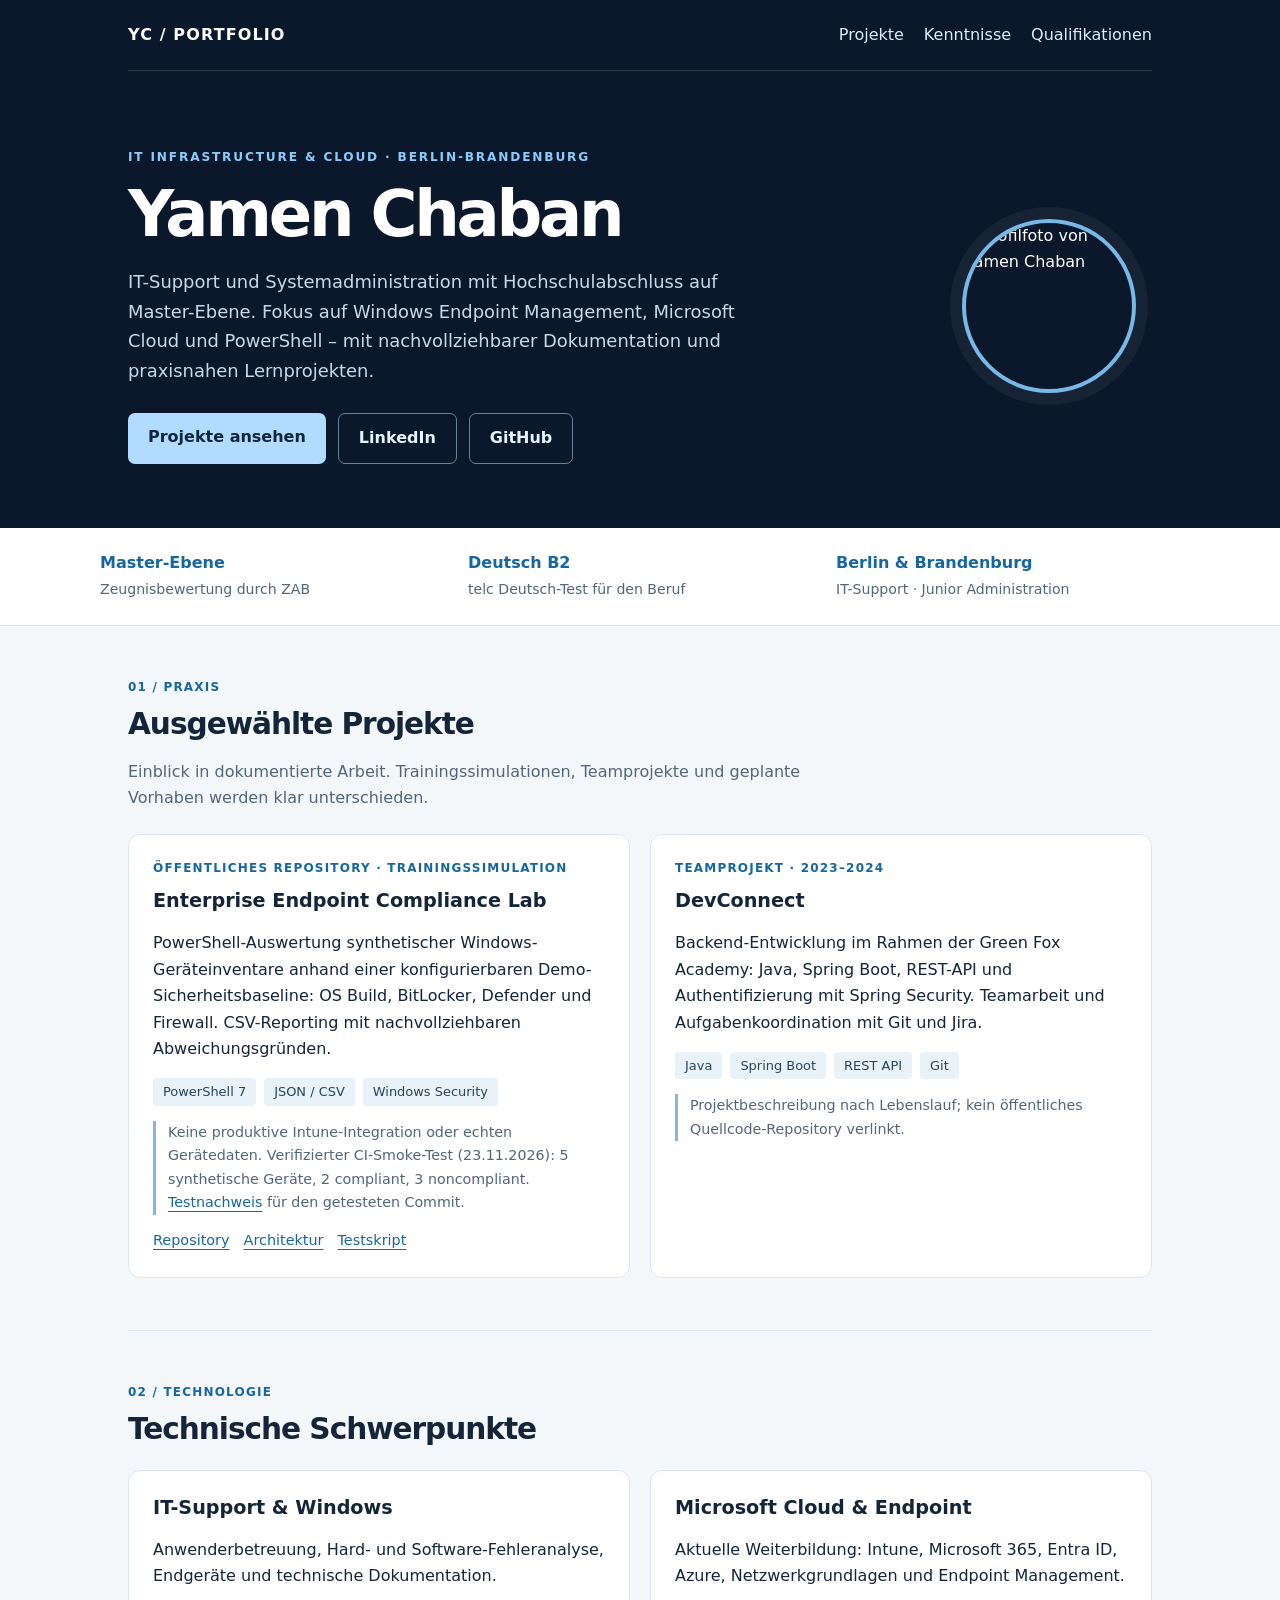
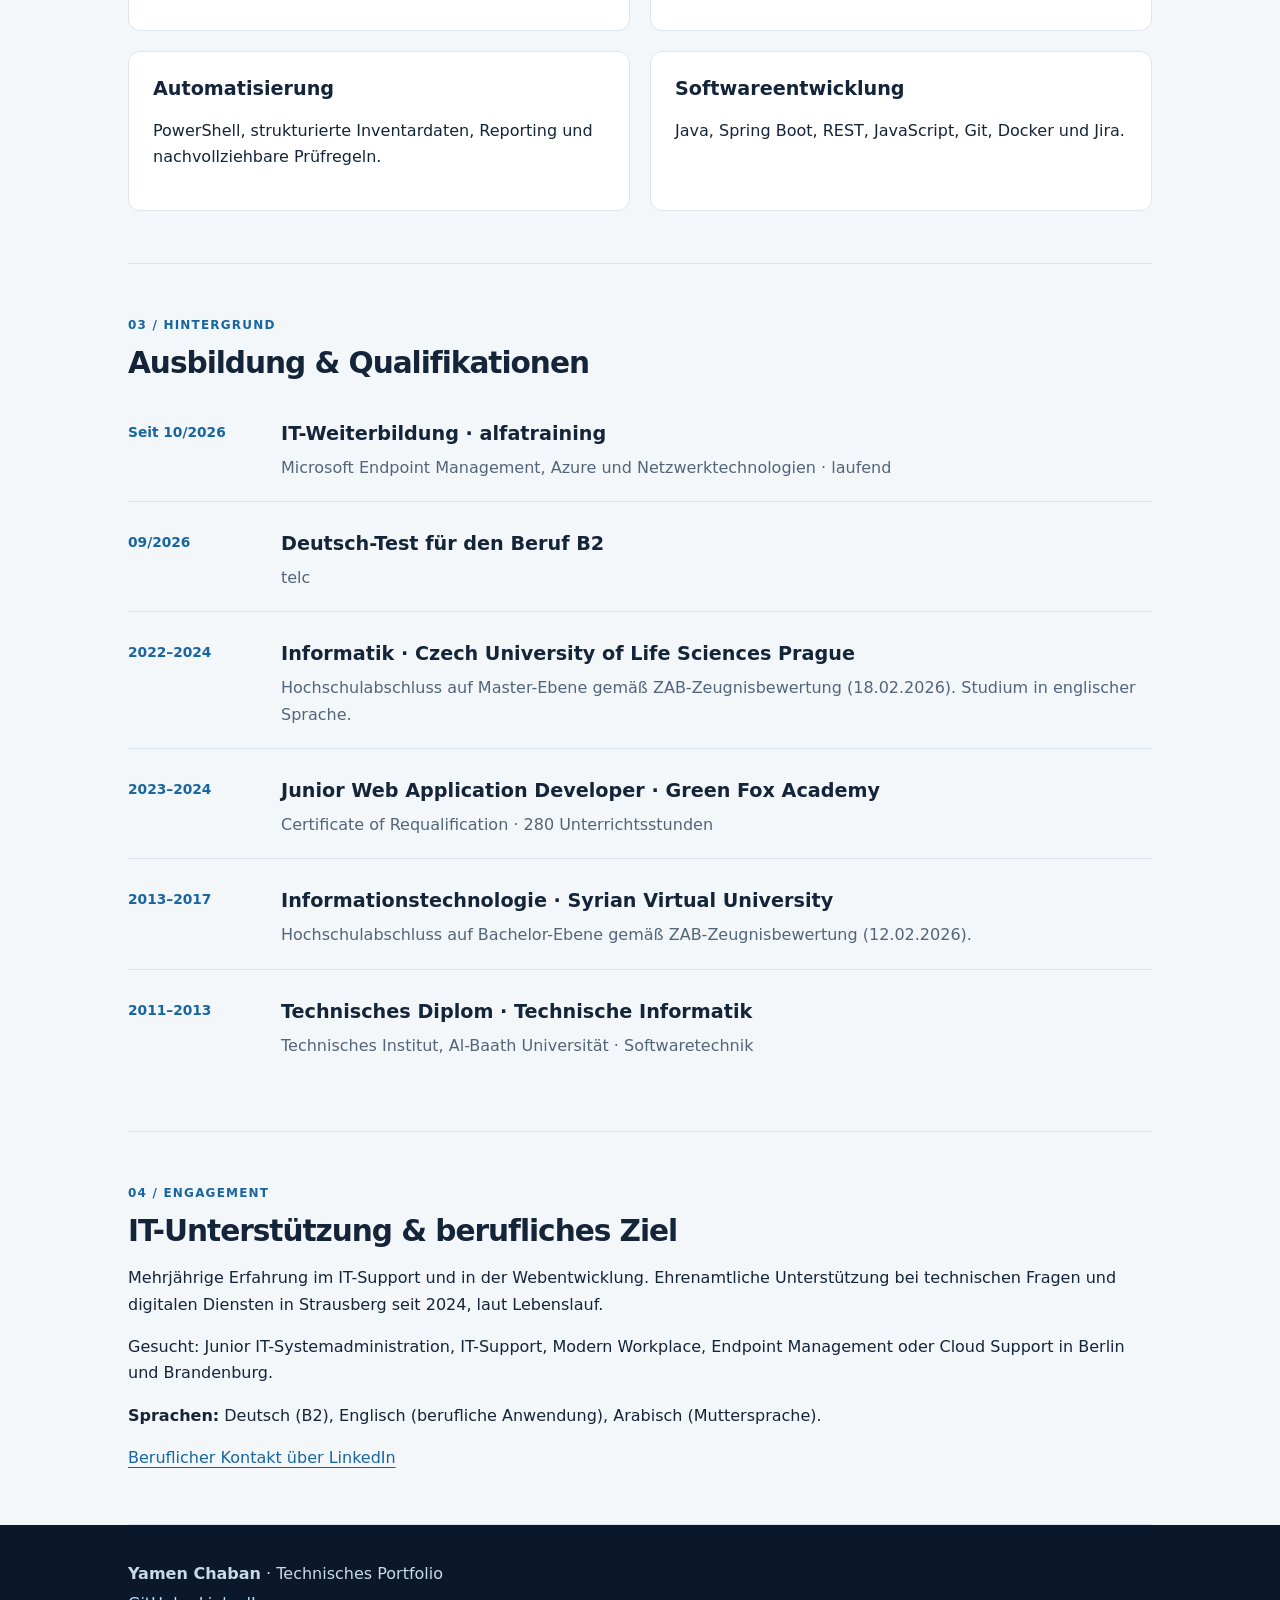
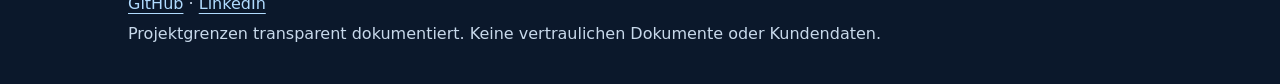
==== docs/index.html @ 3fae3a5d "Show verified smoke test results and evidence on portfolio site" ====
<!doctype html>
<html lang="de"><head><meta charset="utf-8"><meta name="viewport" content="width=device-width,initial-scale=1"><meta name="description" content="Yamen Chaban – IT-Support, Systemadministration, Microsoft Cloud und PowerShell. Technisches Portfolio mit dokumentierten Projekten."><meta name="theme-color" content="#0b182b"><title>Yamen Chaban | IT Infrastructure & Cloud</title>
<style>
:root{color-scheme:light;--navy:#0b182b;--blue:#1766a1;--muted:#526579;--line:#dce5ed;--paper:#f4f7fa;--ink:#142439}*{box-sizing:border-box}body{margin:0;font:16px/1.65 system-ui,-apple-system,BlinkMacSystemFont,"Segoe UI",sans-serif;background:var(--paper);color:var(--ink)}a{color:var(--blue);text-underline-offset:4px}a:focus-visible{outline:3px solid #ec9e26;outline-offset:4px}.wrap{max-width:1080px;margin:auto;padding:0 28px}header{background:var(--navy);color:#fff}nav{display:flex;justify-content:space-between;align-items:center;gap:20px;flex-wrap:wrap;padding:22px 0;border-bottom:1px solid #ffffff24}nav a{color:#e0edfa;text-decoration:none}nav .links{display:flex;gap:20px;flex-wrap:wrap}.brand{font-weight:800;letter-spacing:.07em}.hero{padding:76px 0 64px;display:grid;grid-template-columns:1fr 190px;gap:48px;align-items:center}.eyebrow{color:#8acbfa;font-size:.76rem;letter-spacing:.15em;font-weight:800;text-transform:uppercase}h1{font-size:clamp(2.4rem,5vw,4.3rem);letter-spacing:-.05em;line-height:1.06;margin:14px 0}h2{font-size:1.85rem;letter-spacing:-.035em;line-height:1.2;margin:0 0 12px}h3{font-size:1.2rem;line-height:1.35;margin:0 0 8px}.hero p{max-width:660px;color:#c8d9eb;font-size:1.12rem}.portrait{width:174px;height:174px;object-fit:cover;border-radius:50%;border:4px solid #77b8e6;box-shadow:0 0 0 12px #ffffff0c}.actions{display:flex;flex-wrap:wrap;gap:12px;margin-top:28px}.action{padding:11px 20px;border-radius:7px;text-decoration:none;font-weight:700;background:#b1dcff;color:#10253b}.action.secondary{background:transparent;color:#e6f3ff;border:1px solid #6b819a}.strip{background:white;border-bottom:1px solid var(--line)}.facts{display:grid;grid-template-columns:repeat(3,1fr);gap:24px;padding:22px 0}.facts strong{display:block;color:var(--blue)}.facts span{font-size:.88rem;color:var(--muted)}main section{padding:52px 0;border-bottom:1px solid var(--line)}.intro{color:var(--muted);max-width:740px}.grid{display:grid;grid-template-columns:repeat(2,minmax(0,1fr));gap:20px;margin-top:22px}.card{background:#fff;border:1px solid var(--line);border-radius:12px;padding:24px;min-width:0}.kicker{font-size:.75rem;text-transform:uppercase;letter-spacing:.1em;color:var(--blue);font-weight:750;margin-bottom:10px}.tags{display:flex;flex-wrap:wrap;gap:8px;margin:15px 0}.tag{font-size:.81rem;padding:3px 10px;background:#eaf2f9;border-radius:4px;color:#25445c}.note{font-size:.89rem;color:var(--muted);border-left:3px solid #89b6d7;padding-left:12px}.project-links{display:flex;flex-wrap:wrap;gap:14px;font-size:.9rem}.timeline{margin-top:22px;display:grid;gap:12px}.entry{display:grid;grid-template-columns:135px 1fr;gap:18px;padding:17px 0;border-bottom:1px solid var(--line)}.entry:last-child{border:0}.date{font-size:.86rem;color:var(--blue);font-weight:750}.entry p{margin:3px 0;color:var(--muted)}footer{padding:32px 0;background:var(--navy);color:#c8d9eb}footer a{color:#b1dcff}footer p{margin:4px 0}.skip{position:absolute;left:-999px}.skip:focus{left:10px;top:10px;background:white;padding:10px;z-index:5}@media(max-width:650px){.wrap{padding:0 20px}.hero{grid-template-columns:1fr;padding:42px 0;gap:22px}.portrait{width:112px;height:112px;grid-row:1}.grid,.facts{grid-template-columns:1fr}.facts{gap:10px}.entry{grid-template-columns:1fr;gap:4px}main section{padding:36px 0}nav .links{gap:12px}}
</style></head><body><a class="skip" href="#main">Zum Inhalt</a><header><div class="wrap"><nav aria-label="Hauptnavigation"><span class="brand">YC / PORTFOLIO</span><div class="links"><a href="#projekte">Projekte</a><a href="#kenntnisse">Kenntnisse</a><a href="#qualifikationen">Qualifikationen</a></div></nav><div class="hero"><div><div class="eyebrow">IT Infrastructure &amp; Cloud · Berlin-Brandenburg</div><h1>Yamen Chaban</h1><p>IT-Support und Systemadministration mit Hochschulabschluss auf Master-Ebene. Fokus auf Windows Endpoint Management, Microsoft Cloud und PowerShell – mit nachvollziehbarer Dokumentation und praxisnahen Lernprojekten.</p><div class="actions"><a class="action" href="#projekte">Projekte ansehen</a><a class="action secondary" href="https://www.linkedin.com/in/yamen-chaban/">LinkedIn</a><a class="action secondary" href="https://github.com/yamen-chaban">GitHub</a></div></div><img class="portrait" src="https://avatars.githubusercontent.com/u/345974721?v=4" alt="Profilfoto von Yamen Chaban" width="174" height="174"></div></div></header><div class="strip"><div class="wrap facts"><div><strong>Master-Ebene</strong><span>Zeugnisbewertung durch ZAB</span></div><div><strong>Deutsch B2</strong><span>telc Deutsch-Test für den Beruf</span></div><div><strong>Berlin &amp; Brandenburg</strong><span>IT-Support · Junior Administration</span></div></div></div>
<main id="main" class="wrap"><section id="projekte"><div class="kicker">01 / Praxis</div><h2>Ausgewählte Projekte</h2><p class="intro">Einblick in dokumentierte Arbeit. Trainingssimulationen, Teamprojekte und geplante Vorhaben werden klar unterschieden.</p><div class="grid"><article class="card"><div class="kicker">Öffentliches Repository · Trainingssimulation</div><h3>Enterprise Endpoint Compliance Lab</h3><p>PowerShell-Auswertung synthetischer Windows-Geräteinventare anhand einer konfigurierbaren Demo-Sicherheitsbaseline: OS Build, BitLocker, Defender und Firewall. CSV-Reporting mit nachvollziehbaren Abweichungsgründen.</p><div class="tags"><span class="tag">PowerShell 7</span><span class="tag">JSON / CSV</span><span class="tag">Windows Security</span></div><p class="note">Keine produktive Intune-Integration oder echten Gerätedaten. Verifizierter CI-Smoke-Test (23.11.2026): 5 synthetische Geräte, 2 compliant, 3 noncompliant. <a href="https://github.com/yamen-chaban/enterprise-endpoint-compliance-lab/actions/runs/45266467933">Testnachweis</a> für den getesteten Commit.</p><div class="project-links"><a href="https://github.com/yamen-chaban/enterprise-endpoint-compliance-lab">Repository</a><a href="https://github.com/yamen-chaban/enterprise-endpoint-compliance-lab/blob/main/docs/architecture.md">Architektur</a><a href="https://github.com/yamen-chaban/enterprise-endpoint-compliance-lab/blob/main/tests/Test-EndpointComplianceReport.ps1">Testskript</a></div></article><article class="card"><div class="kicker">Teamprojekt · 2023–2024</div><h3>DevConnect</h3><p>Backend-Entwicklung im Rahmen der Green Fox Academy: Java, Spring Boot, REST-API und Authentifizierung mit Spring Security. Teamarbeit und Aufgabenkoordination mit Git und Jira.</p><div class="tags"><span class="tag">Java</span><span class="tag">Spring Boot</span><span class="tag">REST API</span><span class="tag">Git</span></div><p class="note">Projektbeschreibung nach Lebenslauf; kein öffentliches Quellcode-Repository verlinkt.</p></article></div></section>
<section id="kenntnisse"><div class="kicker">02 / Technologie</div><h2>Technische Schwerpunkte</h2><div class="grid"><article class="card"><h3>IT-Support &amp; Windows</h3><p>Anwenderbetreuung, Hard- und Software-Fehleranalyse, Endgeräte und technische Dokumentation.</p></article><article class="card"><h3>Microsoft Cloud &amp; Endpoint</h3><p>Aktuelle Weiterbildung: Intune, Microsoft 365, Entra ID, Azure, Netzwerkgrundlagen und Endpoint Management.</p></article><article class="card"><h3>Automatisierung</h3><p>PowerShell, strukturierte Inventardaten, Reporting und nachvollziehbare Prüfregeln.</p></article><article class="card"><h3>Softwareentwicklung</h3><p>Java, Spring Boot, REST, JavaScript, Git, Docker und Jira.</p></article></div></section>
<section id="qualifikationen"><div class="kicker">03 / Hintergrund</div><h2>Ausbildung &amp; Qualifikationen</h2><div class="timeline"><div class="entry"><div class="date">Seit 10/2026</div><div><h3>IT-Weiterbildung · alfatraining</h3><p>Microsoft Endpoint Management, Azure und Netzwerktechnologien · laufend</p></div></div><div class="entry"><div class="date">09/2026</div><div><h3>Deutsch-Test für den Beruf B2</h3><p>telc</p></div></div><div class="entry"><div class="date">2022–2024</div><div><h3>Informatik · Czech University of Life Sciences Prague</h3><p>Hochschulabschluss auf Master-Ebene gemäß ZAB-Zeugnisbewertung (18.02.2026). Studium in englischer Sprache.</p></div></div><div class="entry"><div class="date">2023–2024</div><div><h3>Junior Web Application Developer · Green Fox Academy</h3><p>Certificate of Requalification · 280 Unterrichtsstunden</p></div></div><div class="entry"><div class="date">2013–2017</div><div><h3>Informationstechnologie · Syrian Virtual University</h3><p>Hochschulabschluss auf Bachelor-Ebene gemäß ZAB-Zeugnisbewertung (12.02.2026).</p></div></div><div class="entry"><div class="date">2011–2013</div><div><h3>Technisches Diplom · Technische Informatik</h3><p>Technisches Institut, Al-Baath Universität · Softwaretechnik</p></div></div></div></section>
<section><div class="kicker">04 / Engagement</div><h2>IT-Unterstützung &amp; berufliches Ziel</h2><p>Mehrjährige Erfahrung im IT-Support und in der Webentwicklung. Ehrenamtliche Unterstützung bei technischen Fragen und digitalen Diensten in Strausberg seit 2024, laut Lebenslauf.</p><p>Gesucht: Junior IT-Systemadministration, IT-Support, Modern Workplace, Endpoint Management oder Cloud Support in Berlin und Brandenburg.</p><p><strong>Sprachen:</strong> Deutsch (B2), Englisch (berufliche Anwendung), Arabisch (Muttersprache).</p><a href="https://www.linkedin.com/in/yamen-chaban/">Beruflicher Kontakt über LinkedIn</a></section></main><footer><div class="wrap"><p><strong>Yamen Chaban</strong> · Technisches Portfolio</p><p><a href="https://github.com/yamen-chaban">GitHub</a> · <a href="https://www.linkedin.com/in/yamen-chaban/">LinkedIn</a></p><p>Projektgrenzen transparent dokumentiert. Keine vertraulichen Dokumente oder Kundendaten.</p></div></footer></body></html>
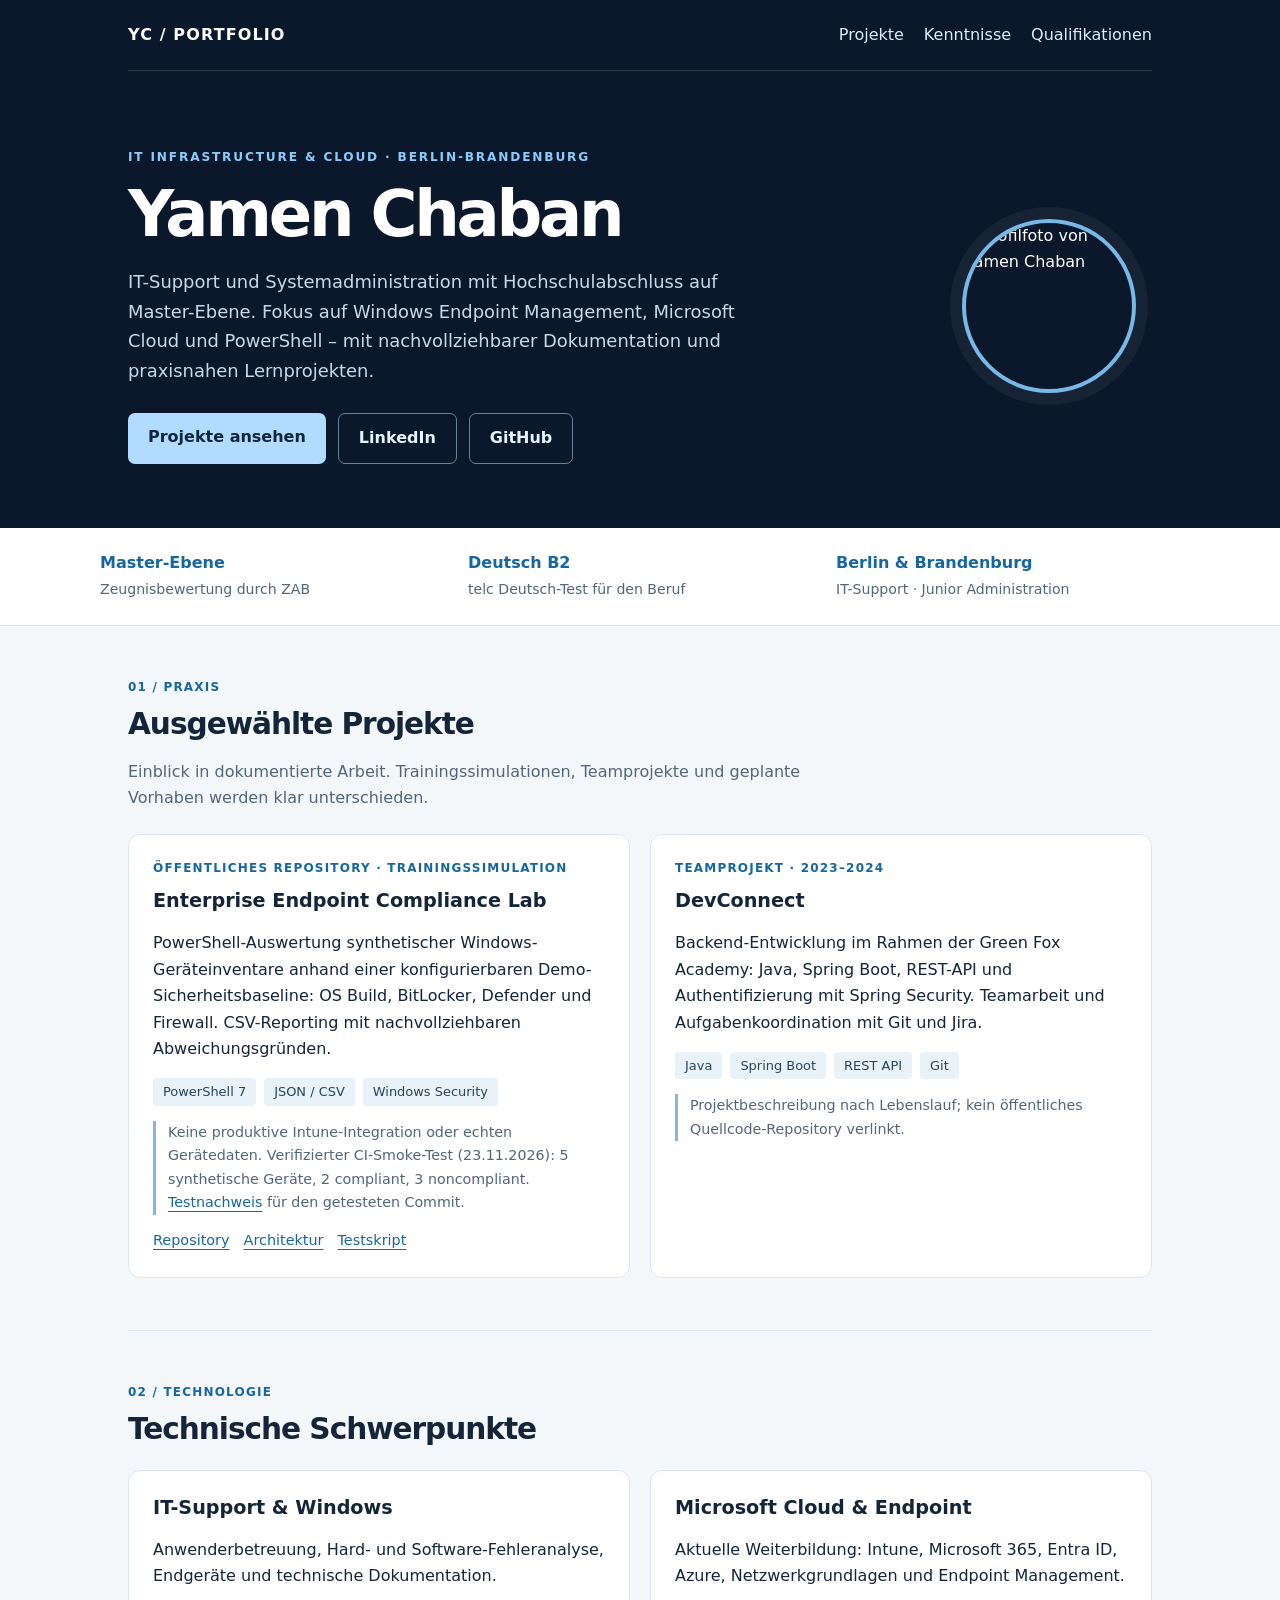
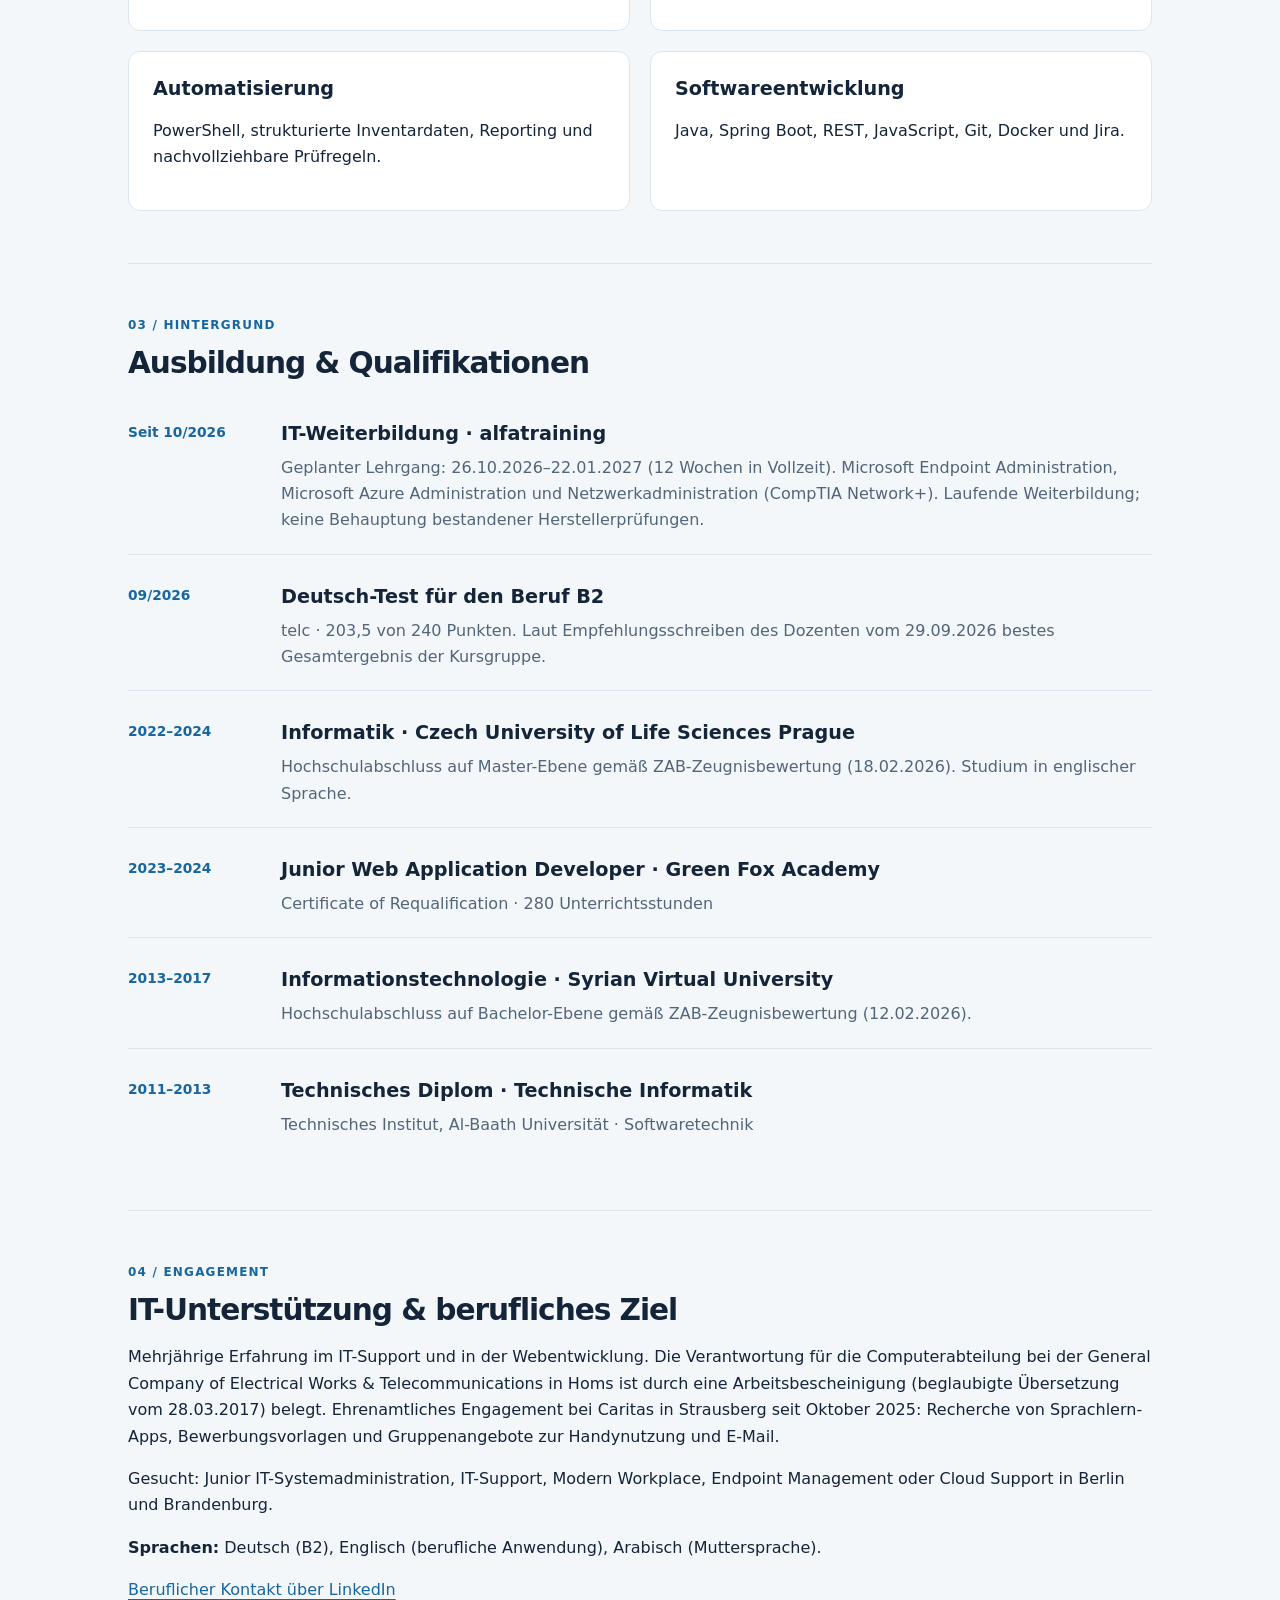
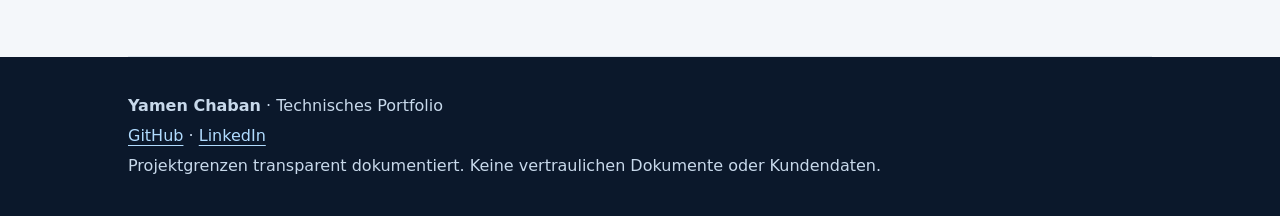
==== commit fcada781: "Align portfolio experience and training with verified documents" ====
--- a/docs/index.html
+++ b/docs/index.html
@@ -5,5 +5,5 @@
 </style></head><body><a class="skip" href="#main">Zum Inhalt</a><header><div class="wrap"><nav aria-label="Hauptnavigation"><span class="brand">YC / PORTFOLIO</span><div class="links"><a href="#projekte">Projekte</a><a href="#kenntnisse">Kenntnisse</a><a href="#qualifikationen">Qualifikationen</a></div></nav><div class="hero"><div><div class="eyebrow">IT Infrastructure &amp; Cloud · Berlin-Brandenburg</div><h1>Yamen Chaban</h1><p>IT-Support und Systemadministration mit Hochschulabschluss auf Master-Ebene. Fokus auf Windows Endpoint Management, Microsoft Cloud und PowerShell – mit nachvollziehbarer Dokumentation und praxisnahen Lernprojekten.</p><div class="actions"><a class="action" href="#projekte">Projekte ansehen</a><a class="action secondary" href="https://www.linkedin.com/in/yamen-chaban/">LinkedIn</a><a class="action secondary" href="https://github.com/yamen-chaban">GitHub</a></div></div><img class="portrait" src="https://avatars.githubusercontent.com/u/345974721?v=4" alt="Profilfoto von Yamen Chaban" width="174" height="174"></div></div></header><div class="strip"><div class="wrap facts"><div><strong>Master-Ebene</strong><span>Zeugnisbewertung durch ZAB</span></div><div><strong>Deutsch B2</strong><span>telc Deutsch-Test für den Beruf</span></div><div><strong>Berlin &amp; Brandenburg</strong><span>IT-Support · Junior Administration</span></div></div></div>
 <main id="main" class="wrap"><section id="projekte"><div class="kicker">01 / Praxis</div><h2>Ausgewählte Projekte</h2><p class="intro">Einblick in dokumentierte Arbeit. Trainingssimulationen, Teamprojekte und geplante Vorhaben werden klar unterschieden.</p><div class="grid"><article class="card"><div class="kicker">Öffentliches Repository · Trainingssimulation</div><h3>Enterprise Endpoint Compliance Lab</h3><p>PowerShell-Auswertung synthetischer Windows-Geräteinventare anhand einer konfigurierbaren Demo-Sicherheitsbaseline: OS Build, BitLocker, Defender und Firewall. CSV-Reporting mit nachvollziehbaren Abweichungsgründen.</p><div class="tags"><span class="tag">PowerShell 7</span><span class="tag">JSON / CSV</span><span class="tag">Windows Security</span></div><p class="note">Keine produktive Intune-Integration oder echten Gerätedaten. Verifizierter CI-Smoke-Test (23.11.2026): 5 synthetische Geräte, 2 compliant, 3 noncompliant. <a href="https://github.com/yamen-chaban/enterprise-endpoint-compliance-lab/actions/runs/45266467933">Testnachweis</a> für den getesteten Commit.</p><div class="project-links"><a href="https://github.com/yamen-chaban/enterprise-endpoint-compliance-lab">Repository</a><a href="https://github.com/yamen-chaban/enterprise-endpoint-compliance-lab/blob/main/docs/architecture.md">Architektur</a><a href="https://github.com/yamen-chaban/enterprise-endpoint-compliance-lab/blob/main/tests/Test-EndpointComplianceReport.ps1">Testskript</a></div></article><article class="card"><div class="kicker">Teamprojekt · 2023–2024</div><h3>DevConnect</h3><p>Backend-Entwicklung im Rahmen der Green Fox Academy: Java, Spring Boot, REST-API und Authentifizierung mit Spring Security. Teamarbeit und Aufgabenkoordination mit Git und Jira.</p><div class="tags"><span class="tag">Java</span><span class="tag">Spring Boot</span><span class="tag">REST API</span><span class="tag">Git</span></div><p class="note">Projektbeschreibung nach Lebenslauf; kein öffentliches Quellcode-Repository verlinkt.</p></article></div></section>
 <section id="kenntnisse"><div class="kicker">02 / Technologie</div><h2>Technische Schwerpunkte</h2><div class="grid"><article class="card"><h3>IT-Support &amp; Windows</h3><p>Anwenderbetreuung, Hard- und Software-Fehleranalyse, Endgeräte und technische Dokumentation.</p></article><article class="card"><h3>Microsoft Cloud &amp; Endpoint</h3><p>Aktuelle Weiterbildung: Intune, Microsoft 365, Entra ID, Azure, Netzwerkgrundlagen und Endpoint Management.</p></article><article class="card"><h3>Automatisierung</h3><p>PowerShell, strukturierte Inventardaten, Reporting und nachvollziehbare Prüfregeln.</p></article><article class="card"><h3>Softwareentwicklung</h3><p>Java, Spring Boot, REST, JavaScript, Git, Docker und Jira.</p></article></div></section>
-<section id="qualifikationen"><div class="kicker">03 / Hintergrund</div><h2>Ausbildung &amp; Qualifikationen</h2><div class="timeline"><div class="entry"><div class="date">Seit 10/2026</div><div><h3>IT-Weiterbildung · alfatraining</h3><p>Microsoft Endpoint Management, Azure und Netzwerktechnologien · laufend</p></div></div><div class="entry"><div class="date">09/2026</div><div><h3>Deutsch-Test für den Beruf B2</h3><p>telc</p></div></div><div class="entry"><div class="date">2022–2024</div><div><h3>Informatik · Czech University of Life Sciences Prague</h3><p>Hochschulabschluss auf Master-Ebene gemäß ZAB-Zeugnisbewertung (18.02.2026). Studium in englischer Sprache.</p></div></div><div class="entry"><div class="date">2023–2024</div><div><h3>Junior Web Application Developer · Green Fox Academy</h3><p>Certificate of Requalification · 280 Unterrichtsstunden</p></div></div><div class="entry"><div class="date">2013–2017</div><div><h3>Informationstechnologie · Syrian Virtual University</h3><p>Hochschulabschluss auf Bachelor-Ebene gemäß ZAB-Zeugnisbewertung (12.02.2026).</p></div></div><div class="entry"><div class="date">2011–2013</div><div><h3>Technisches Diplom · Technische Informatik</h3><p>Technisches Institut, Al-Baath Universität · Softwaretechnik</p></div></div></div></section>
-<section><div class="kicker">04 / Engagement</div><h2>IT-Unterstützung &amp; berufliches Ziel</h2><p>Mehrjährige Erfahrung im IT-Support und in der Webentwicklung. Ehrenamtliche Unterstützung bei technischen Fragen und digitalen Diensten in Strausberg seit 2024, laut Lebenslauf.</p><p>Gesucht: Junior IT-Systemadministration, IT-Support, Modern Workplace, Endpoint Management oder Cloud Support in Berlin und Brandenburg.</p><p><strong>Sprachen:</strong> Deutsch (B2), Englisch (berufliche Anwendung), Arabisch (Muttersprache).</p><a href="https://www.linkedin.com/in/yamen-chaban/">Beruflicher Kontakt über LinkedIn</a></section></main><footer><div class="wrap"><p><strong>Yamen Chaban</strong> · Technisches Portfolio</p><p><a href="https://github.com/yamen-chaban">GitHub</a> · <a href="https://www.linkedin.com/in/yamen-chaban/">LinkedIn</a></p><p>Projektgrenzen transparent dokumentiert. Keine vertraulichen Dokumente oder Kundendaten.</p></div></footer></body></html>+<section id="qualifikationen"><div class="kicker">03 / Hintergrund</div><h2>Ausbildung &amp; Qualifikationen</h2><div class="timeline"><div class="entry"><div class="date">Seit 10/2026</div><div><h3>IT-Weiterbildung · alfatraining</h3><p>Geplanter Lehrgang: 26.10.2026–22.01.2027 (12 Wochen in Vollzeit). Microsoft Endpoint Administration, Microsoft Azure Administration und Netzwerkadministration (CompTIA Network+). Laufende Weiterbildung; keine Behauptung bestandener Herstellerprüfungen.</p></div></div><div class="entry"><div class="date">09/2026</div><div><h3>Deutsch-Test für den Beruf B2</h3><p>telc · 203,5 von 240 Punkten. Laut Empfehlungsschreiben des Dozenten vom 29.09.2026 bestes Gesamtergebnis der Kursgruppe.</p></div></div><div class="entry"><div class="date">2022–2024</div><div><h3>Informatik · Czech University of Life Sciences Prague</h3><p>Hochschulabschluss auf Master-Ebene gemäß ZAB-Zeugnisbewertung (18.02.2026). Studium in englischer Sprache.</p></div></div><div class="entry"><div class="date">2023–2024</div><div><h3>Junior Web Application Developer · Green Fox Academy</h3><p>Certificate of Requalification · 280 Unterrichtsstunden</p></div></div><div class="entry"><div class="date">2013–2017</div><div><h3>Informationstechnologie · Syrian Virtual University</h3><p>Hochschulabschluss auf Bachelor-Ebene gemäß ZAB-Zeugnisbewertung (12.02.2026).</p></div></div><div class="entry"><div class="date">2011–2013</div><div><h3>Technisches Diplom · Technische Informatik</h3><p>Technisches Institut, Al-Baath Universität · Softwaretechnik</p></div></div></div></section>
+<section><div class="kicker">04 / Engagement</div><h2>IT-Unterstützung &amp; berufliches Ziel</h2><p>Mehrjährige Erfahrung im IT-Support und in der Webentwicklung. Die Verantwortung für die Computerabteilung bei der General Company of Electrical Works &amp; Telecommunications in Homs ist durch eine Arbeitsbescheinigung (beglaubigte Übersetzung vom 28.03.2017) belegt. Ehrenamtliches Engagement bei Caritas in Strausberg seit Oktober 2025: Recherche von Sprachlern-Apps, Bewerbungsvorlagen und Gruppenangebote zur Handynutzung und E-Mail.</p><p>Gesucht: Junior IT-Systemadministration, IT-Support, Modern Workplace, Endpoint Management oder Cloud Support in Berlin und Brandenburg.</p><p><strong>Sprachen:</strong> Deutsch (B2), Englisch (berufliche Anwendung), Arabisch (Muttersprache).</p><a href="https://www.linkedin.com/in/yamen-chaban/">Beruflicher Kontakt über LinkedIn</a></section></main><footer><div class="wrap"><p><strong>Yamen Chaban</strong> · Technisches Portfolio</p><p><a href="https://github.com/yamen-chaban">GitHub</a> · <a href="https://www.linkedin.com/in/yamen-chaban/">LinkedIn</a></p><p>Projektgrenzen transparent dokumentiert. Keine vertraulichen Dokumente oder Kundendaten.</p></div></footer></body></html>
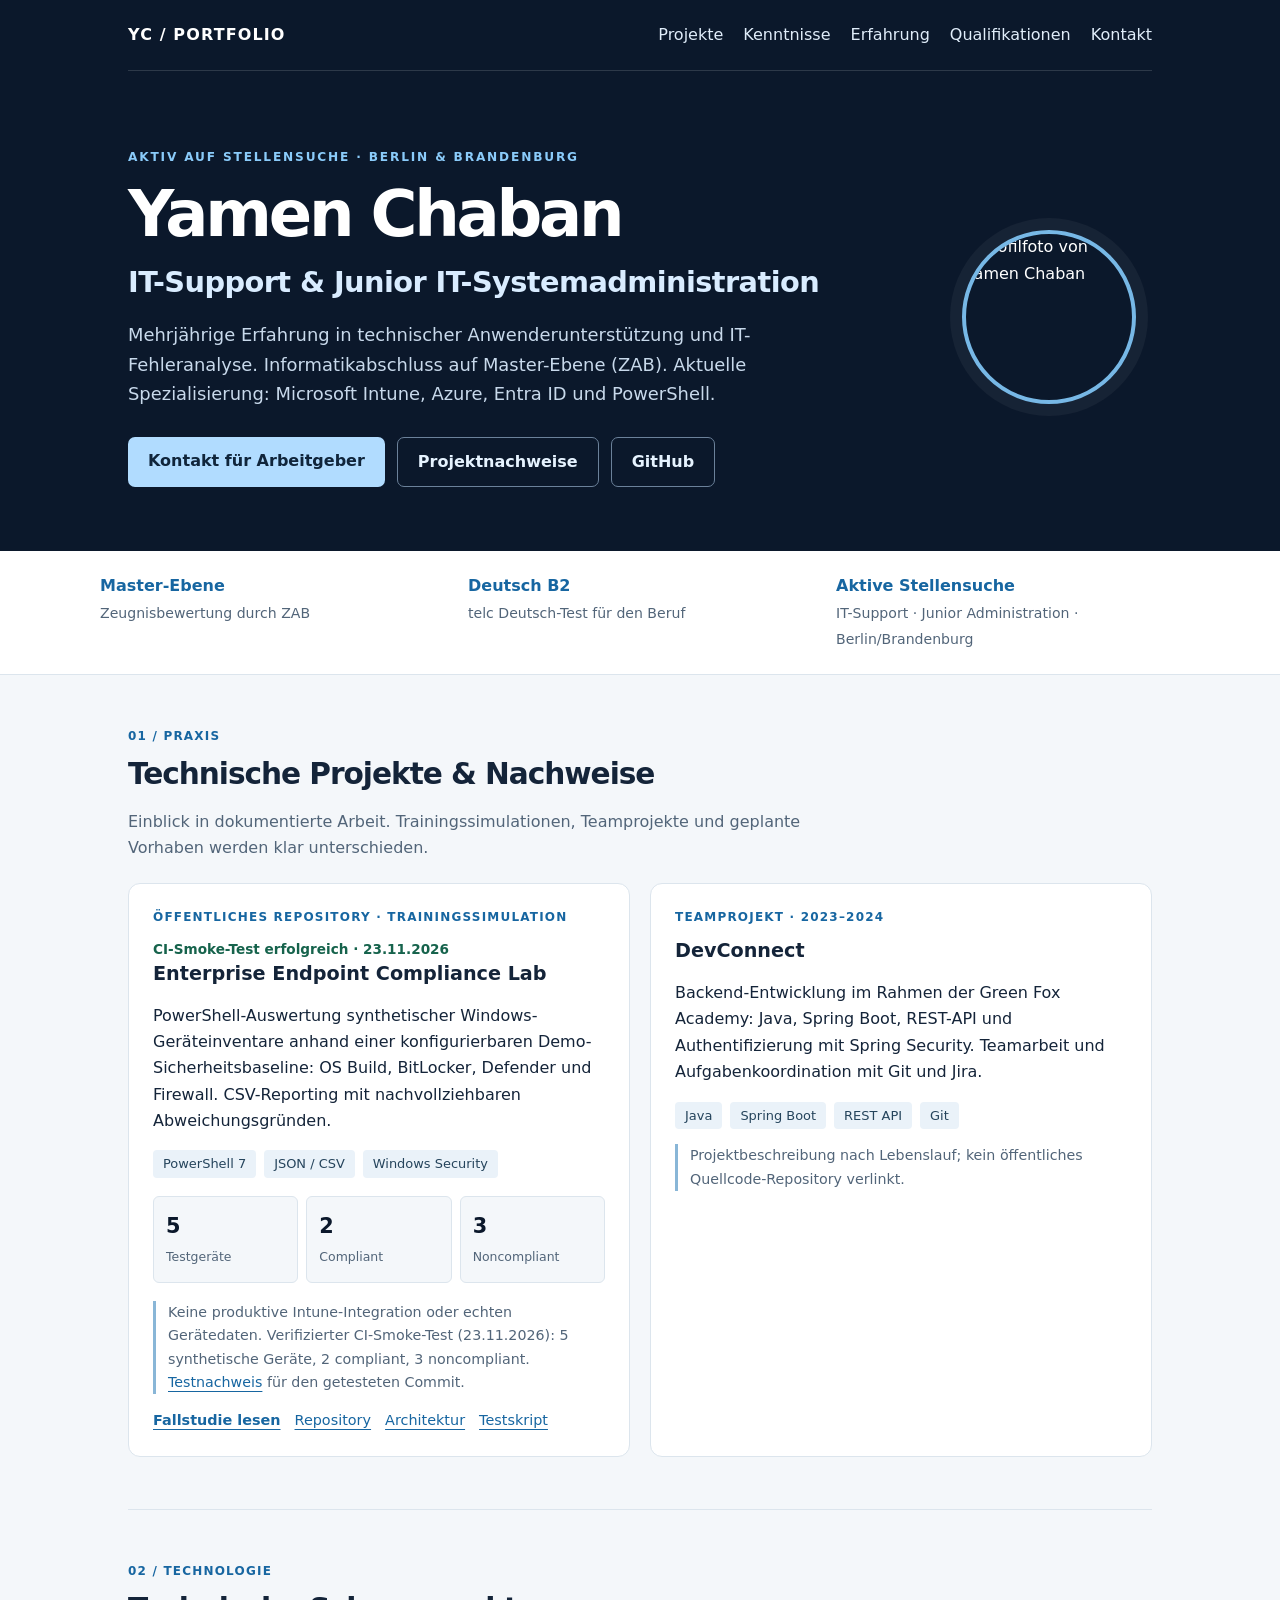
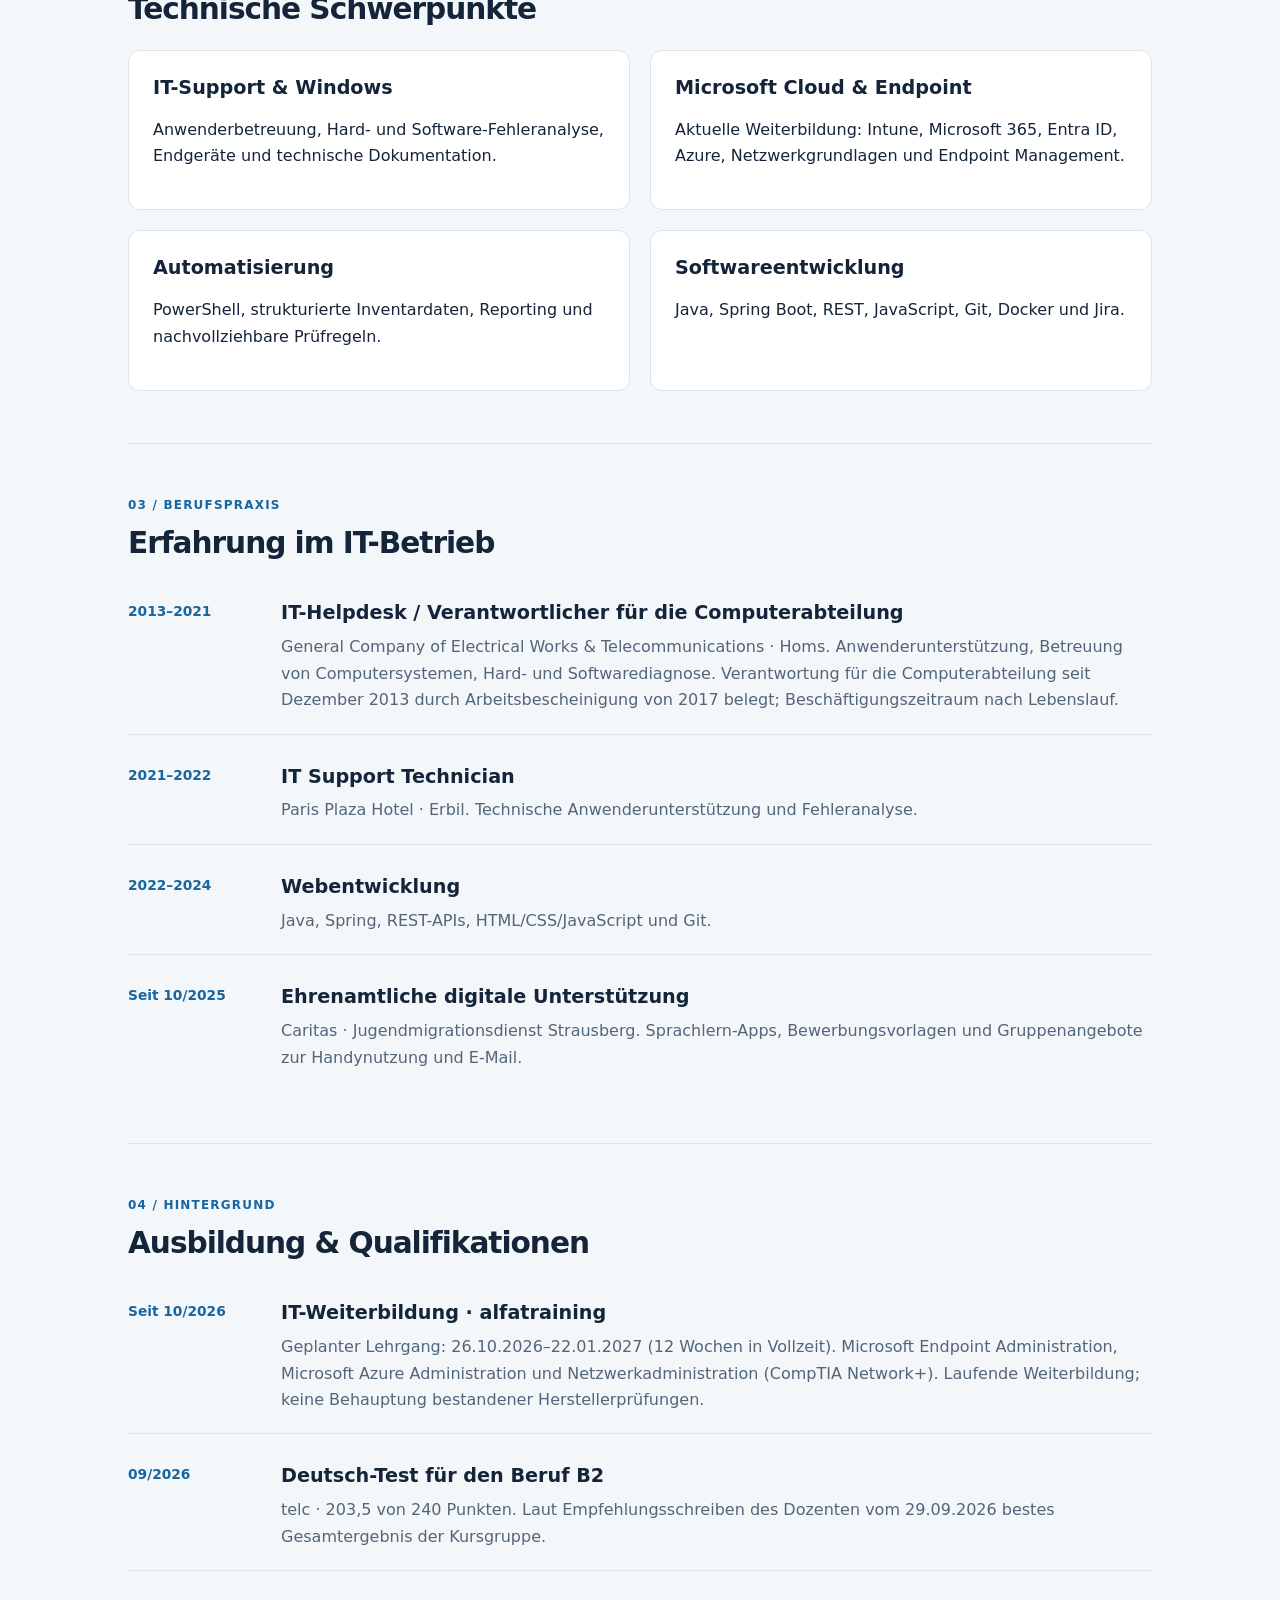
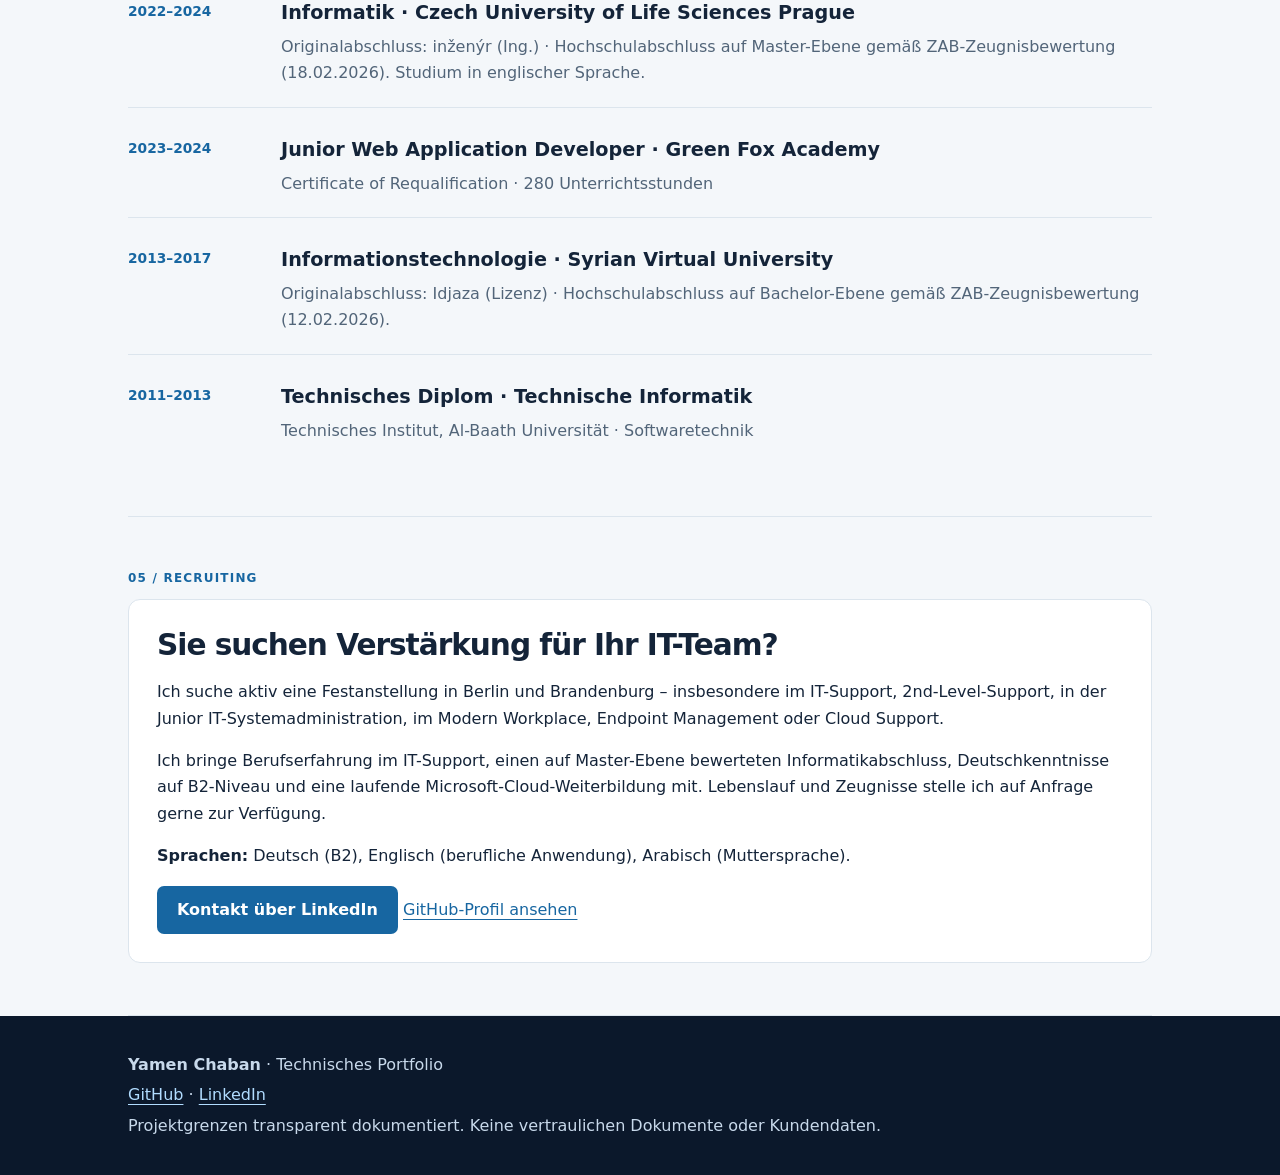
==== commit 7398bd2b: "Redesign portfolio around recruiting, project evidence and career experience" ====
--- a/docs/index.html
+++ b/docs/index.html
@@ -2,8 +2,8 @@
 <html lang="de"><head><meta charset="utf-8"><meta name="viewport" content="width=device-width,initial-scale=1"><meta name="description" content="Yamen Chaban – IT-Support, Systemadministration, Microsoft Cloud und PowerShell. Technisches Portfolio mit dokumentierten Projekten."><meta name="theme-color" content="#0b182b"><title>Yamen Chaban | IT Infrastructure & Cloud</title>
 <style>
 :root{color-scheme:light;--navy:#0b182b;--blue:#1766a1;--muted:#526579;--line:#dce5ed;--paper:#f4f7fa;--ink:#142439}*{box-sizing:border-box}body{margin:0;font:16px/1.65 system-ui,-apple-system,BlinkMacSystemFont,"Segoe UI",sans-serif;background:var(--paper);color:var(--ink)}a{color:var(--blue);text-underline-offset:4px}a:focus-visible{outline:3px solid #ec9e26;outline-offset:4px}.wrap{max-width:1080px;margin:auto;padding:0 28px}header{background:var(--navy);color:#fff}nav{display:flex;justify-content:space-between;align-items:center;gap:20px;flex-wrap:wrap;padding:22px 0;border-bottom:1px solid #ffffff24}nav a{color:#e0edfa;text-decoration:none}nav .links{display:flex;gap:20px;flex-wrap:wrap}.brand{font-weight:800;letter-spacing:.07em}.hero{padding:76px 0 64px;display:grid;grid-template-columns:1fr 190px;gap:48px;align-items:center}.eyebrow{color:#8acbfa;font-size:.76rem;letter-spacing:.15em;font-weight:800;text-transform:uppercase}h1{font-size:clamp(2.4rem,5vw,4.3rem);letter-spacing:-.05em;line-height:1.06;margin:14px 0}h2{font-size:1.85rem;letter-spacing:-.035em;line-height:1.2;margin:0 0 12px}h3{font-size:1.2rem;line-height:1.35;margin:0 0 8px}.hero p{max-width:660px;color:#c8d9eb;font-size:1.12rem}.portrait{width:174px;height:174px;object-fit:cover;border-radius:50%;border:4px solid #77b8e6;box-shadow:0 0 0 12px #ffffff0c}.actions{display:flex;flex-wrap:wrap;gap:12px;margin-top:28px}.action{padding:11px 20px;border-radius:7px;text-decoration:none;font-weight:700;background:#b1dcff;color:#10253b}.action.secondary{background:transparent;color:#e6f3ff;border:1px solid #6b819a}.strip{background:white;border-bottom:1px solid var(--line)}.facts{display:grid;grid-template-columns:repeat(3,1fr);gap:24px;padding:22px 0}.facts strong{display:block;color:var(--blue)}.facts span{font-size:.88rem;color:var(--muted)}main section{padding:52px 0;border-bottom:1px solid var(--line)}.intro{color:var(--muted);max-width:740px}.grid{display:grid;grid-template-columns:repeat(2,minmax(0,1fr));gap:20px;margin-top:22px}.card{background:#fff;border:1px solid var(--line);border-radius:12px;padding:24px;min-width:0}.kicker{font-size:.75rem;text-transform:uppercase;letter-spacing:.1em;color:var(--blue);font-weight:750;margin-bottom:10px}.tags{display:flex;flex-wrap:wrap;gap:8px;margin:15px 0}.tag{font-size:.81rem;padding:3px 10px;background:#eaf2f9;border-radius:4px;color:#25445c}.note{font-size:.89rem;color:var(--muted);border-left:3px solid #89b6d7;padding-left:12px}.project-links{display:flex;flex-wrap:wrap;gap:14px;font-size:.9rem}.timeline{margin-top:22px;display:grid;gap:12px}.entry{display:grid;grid-template-columns:135px 1fr;gap:18px;padding:17px 0;border-bottom:1px solid var(--line)}.entry:last-child{border:0}.date{font-size:.86rem;color:var(--blue);font-weight:750}.entry p{margin:3px 0;color:var(--muted)}footer{padding:32px 0;background:var(--navy);color:#c8d9eb}footer a{color:#b1dcff}footer p{margin:4px 0}.skip{position:absolute;left:-999px}.skip:focus{left:10px;top:10px;background:white;padding:10px;z-index:5}@media(max-width:650px){.wrap{padding:0 20px}.hero{grid-template-columns:1fr;padding:42px 0;gap:22px}.portrait{width:112px;height:112px;grid-row:1}.grid,.facts{grid-template-columns:1fr}.facts{gap:10px}.entry{grid-template-columns:1fr;gap:4px}main section{padding:36px 0}nav .links{gap:12px}}
-</style></head><body><a class="skip" href="#main">Zum Inhalt</a><header><div class="wrap"><nav aria-label="Hauptnavigation"><span class="brand">YC / PORTFOLIO</span><div class="links"><a href="#projekte">Projekte</a><a href="#kenntnisse">Kenntnisse</a><a href="#qualifikationen">Qualifikationen</a></div></nav><div class="hero"><div><div class="eyebrow">IT Infrastructure &amp; Cloud · Berlin-Brandenburg</div><h1>Yamen Chaban</h1><p>IT-Support und Systemadministration mit Hochschulabschluss auf Master-Ebene. Fokus auf Windows Endpoint Management, Microsoft Cloud und PowerShell – mit nachvollziehbarer Dokumentation und praxisnahen Lernprojekten.</p><div class="actions"><a class="action" href="#projekte">Projekte ansehen</a><a class="action secondary" href="https://www.linkedin.com/in/yamen-chaban/">LinkedIn</a><a class="action secondary" href="https://github.com/yamen-chaban">GitHub</a></div></div><img class="portrait" src="https://avatars.githubusercontent.com/u/345974721?v=4" alt="Profilfoto von Yamen Chaban" width="174" height="174"></div></div></header><div class="strip"><div class="wrap facts"><div><strong>Master-Ebene</strong><span>Zeugnisbewertung durch ZAB</span></div><div><strong>Deutsch B2</strong><span>telc Deutsch-Test für den Beruf</span></div><div><strong>Berlin &amp; Brandenburg</strong><span>IT-Support · Junior Administration</span></div></div></div>
-<main id="main" class="wrap"><section id="projekte"><div class="kicker">01 / Praxis</div><h2>Ausgewählte Projekte</h2><p class="intro">Einblick in dokumentierte Arbeit. Trainingssimulationen, Teamprojekte und geplante Vorhaben werden klar unterschieden.</p><div class="grid"><article class="card"><div class="kicker">Öffentliches Repository · Trainingssimulation</div><h3>Enterprise Endpoint Compliance Lab</h3><p>PowerShell-Auswertung synthetischer Windows-Geräteinventare anhand einer konfigurierbaren Demo-Sicherheitsbaseline: OS Build, BitLocker, Defender und Firewall. CSV-Reporting mit nachvollziehbaren Abweichungsgründen.</p><div class="tags"><span class="tag">PowerShell 7</span><span class="tag">JSON / CSV</span><span class="tag">Windows Security</span></div><p class="note">Keine produktive Intune-Integration oder echten Gerätedaten. Verifizierter CI-Smoke-Test (23.11.2026): 5 synthetische Geräte, 2 compliant, 3 noncompliant. <a href="https://github.com/yamen-chaban/enterprise-endpoint-compliance-lab/actions/runs/45266467933">Testnachweis</a> für den getesteten Commit.</p><div class="project-links"><a href="https://github.com/yamen-chaban/enterprise-endpoint-compliance-lab">Repository</a><a href="https://github.com/yamen-chaban/enterprise-endpoint-compliance-lab/blob/main/docs/architecture.md">Architektur</a><a href="https://github.com/yamen-chaban/enterprise-endpoint-compliance-lab/blob/main/tests/Test-EndpointComplianceReport.ps1">Testskript</a></div></article><article class="card"><div class="kicker">Teamprojekt · 2023–2024</div><h3>DevConnect</h3><p>Backend-Entwicklung im Rahmen der Green Fox Academy: Java, Spring Boot, REST-API und Authentifizierung mit Spring Security. Teamarbeit und Aufgabenkoordination mit Git und Jira.</p><div class="tags"><span class="tag">Java</span><span class="tag">Spring Boot</span><span class="tag">REST API</span><span class="tag">Git</span></div><p class="note">Projektbeschreibung nach Lebenslauf; kein öffentliches Quellcode-Repository verlinkt.</p></article></div></section>
+.role{font-size:clamp(1.25rem,2.7vw,1.8rem);color:#d9ecff;font-weight:600;line-height:1.35;letter-spacing:-.02em}.hire{background:#fff;border:1px solid var(--line);border-radius:12px;padding:28px}.hire .action{display:inline-block;background:#1766a1;color:#fff}.evidence{display:grid;grid-template-columns:repeat(3,minmax(0,1fr));gap:8px;margin:18px 0}.evidence div{padding:12px;background:#f4f7fa;border:1px solid var(--line);border-radius:6px}.evidence strong{font-size:1.3rem;display:block;color:var(--navy)}.evidence span{font-size:.78rem;color:var(--muted)}.proof{font-size:.85rem;font-weight:700;color:#16634c}.case-link{font-weight:700}.levels{margin-top:20px}.levels .kicker{margin-bottom:5px}@media(max-width:650px){.evidence div{padding:8px}.hire{padding:20px}}</style></head><body><a class="skip" href="#main">Zum Inhalt</a><header><div class="wrap"><nav aria-label="Hauptnavigation"><span class="brand">YC / PORTFOLIO</span><div class="links"><a href="#projekte">Projekte</a><a href="#kenntnisse">Kenntnisse</a><a href="#erfahrung">Erfahrung</a><a href="#qualifikationen">Qualifikationen</a><a href="#kontakt">Kontakt</a></div></nav><div class="hero"><div><div class="eyebrow">AKTIV AUF STELLENSUCHE · BERLIN &amp; BRANDENBURG</div><h1>Yamen Chaban</h1><h2 class="role">IT-Support &amp; Junior IT-Systemadministration</h2><p>Mehrjährige Erfahrung in technischer Anwenderunterstützung und IT-Fehleranalyse. Informatikabschluss auf Master-Ebene (ZAB). Aktuelle Spezialisierung: Microsoft Intune, Azure, Entra ID und PowerShell.</p><div class="actions"><a class="action" href="https://www.linkedin.com/in/yamen-chaban/">Kontakt für Arbeitgeber</a><a class="action secondary" href="#projekte">Projektnachweise</a><a class="action secondary" href="https://github.com/yamen-chaban">GitHub</a></div></div><img class="portrait" src="https://avatars.githubusercontent.com/u/345974721?v=4" alt="Profilfoto von Yamen Chaban" width="174" height="174"></div></div></header><div class="strip"><div class="wrap facts"><div><strong>Master-Ebene</strong><span>Zeugnisbewertung durch ZAB</span></div><div><strong>Deutsch B2</strong><span>telc Deutsch-Test für den Beruf</span></div><div><strong>Aktive Stellensuche</strong><span>IT-Support · Junior Administration · Berlin/Brandenburg</span></div></div></div>
+<main id="main" class="wrap"><section id="projekte"><div class="kicker">01 / Praxis</div><h2>Technische Projekte &amp; Nachweise</h2><p class="intro">Einblick in dokumentierte Arbeit. Trainingssimulationen, Teamprojekte und geplante Vorhaben werden klar unterschieden.</p><div class="grid"><article class="card"><div class="kicker">Öffentliches Repository · Trainingssimulation</div><div class="proof">CI-Smoke-Test erfolgreich · 23.11.2026</div><h3>Enterprise Endpoint Compliance Lab</h3><p>PowerShell-Auswertung synthetischer Windows-Geräteinventare anhand einer konfigurierbaren Demo-Sicherheitsbaseline: OS Build, BitLocker, Defender und Firewall. CSV-Reporting mit nachvollziehbaren Abweichungsgründen.</p><div class="tags"><span class="tag">PowerShell 7</span><span class="tag">JSON / CSV</span><span class="tag">Windows Security</span></div><div class="evidence" aria-label="Ergebnis des CI-Tests"><div><strong>5</strong><span>Testgeräte</span></div><div><strong>2</strong><span>Compliant</span></div><div><strong>3</strong><span>Noncompliant</span></div></div><p class="note">Keine produktive Intune-Integration oder echten Gerätedaten. Verifizierter CI-Smoke-Test (23.11.2026): 5 synthetische Geräte, 2 compliant, 3 noncompliant. <a href="https://github.com/yamen-chaban/enterprise-endpoint-compliance-lab/actions/runs/45266467933">Testnachweis</a> für den getesteten Commit.</p><div class="project-links"><a class="case-link" href="endpoint-compliance.html">Fallstudie lesen</a><a href="https://github.com/yamen-chaban/enterprise-endpoint-compliance-lab">Repository</a><a href="https://github.com/yamen-chaban/enterprise-endpoint-compliance-lab/blob/main/docs/architecture.md">Architektur</a><a href="https://github.com/yamen-chaban/enterprise-endpoint-compliance-lab/blob/main/tests/Test-EndpointComplianceReport.ps1">Testskript</a></div></article><article class="card"><div class="kicker">Teamprojekt · 2023–2024</div><h3>DevConnect</h3><p>Backend-Entwicklung im Rahmen der Green Fox Academy: Java, Spring Boot, REST-API und Authentifizierung mit Spring Security. Teamarbeit und Aufgabenkoordination mit Git und Jira.</p><div class="tags"><span class="tag">Java</span><span class="tag">Spring Boot</span><span class="tag">REST API</span><span class="tag">Git</span></div><p class="note">Projektbeschreibung nach Lebenslauf; kein öffentliches Quellcode-Repository verlinkt.</p></article></div></section>
 <section id="kenntnisse"><div class="kicker">02 / Technologie</div><h2>Technische Schwerpunkte</h2><div class="grid"><article class="card"><h3>IT-Support &amp; Windows</h3><p>Anwenderbetreuung, Hard- und Software-Fehleranalyse, Endgeräte und technische Dokumentation.</p></article><article class="card"><h3>Microsoft Cloud &amp; Endpoint</h3><p>Aktuelle Weiterbildung: Intune, Microsoft 365, Entra ID, Azure, Netzwerkgrundlagen und Endpoint Management.</p></article><article class="card"><h3>Automatisierung</h3><p>PowerShell, strukturierte Inventardaten, Reporting und nachvollziehbare Prüfregeln.</p></article><article class="card"><h3>Softwareentwicklung</h3><p>Java, Spring Boot, REST, JavaScript, Git, Docker und Jira.</p></article></div></section>
-<section id="qualifikationen"><div class="kicker">03 / Hintergrund</div><h2>Ausbildung &amp; Qualifikationen</h2><div class="timeline"><div class="entry"><div class="date">Seit 10/2026</div><div><h3>IT-Weiterbildung · alfatraining</h3><p>Geplanter Lehrgang: 26.10.2026–22.01.2027 (12 Wochen in Vollzeit). Microsoft Endpoint Administration, Microsoft Azure Administration und Netzwerkadministration (CompTIA Network+). Laufende Weiterbildung; keine Behauptung bestandener Herstellerprüfungen.</p></div></div><div class="entry"><div class="date">09/2026</div><div><h3>Deutsch-Test für den Beruf B2</h3><p>telc · 203,5 von 240 Punkten. Laut Empfehlungsschreiben des Dozenten vom 29.09.2026 bestes Gesamtergebnis der Kursgruppe.</p></div></div><div class="entry"><div class="date">2022–2024</div><div><h3>Informatik · Czech University of Life Sciences Prague</h3><p>Hochschulabschluss auf Master-Ebene gemäß ZAB-Zeugnisbewertung (18.02.2026). Studium in englischer Sprache.</p></div></div><div class="entry"><div class="date">2023–2024</div><div><h3>Junior Web Application Developer · Green Fox Academy</h3><p>Certificate of Requalification · 280 Unterrichtsstunden</p></div></div><div class="entry"><div class="date">2013–2017</div><div><h3>Informationstechnologie · Syrian Virtual University</h3><p>Hochschulabschluss auf Bachelor-Ebene gemäß ZAB-Zeugnisbewertung (12.02.2026).</p></div></div><div class="entry"><div class="date">2011–2013</div><div><h3>Technisches Diplom · Technische Informatik</h3><p>Technisches Institut, Al-Baath Universität · Softwaretechnik</p></div></div></div></section>
-<section><div class="kicker">04 / Engagement</div><h2>IT-Unterstützung &amp; berufliches Ziel</h2><p>Mehrjährige Erfahrung im IT-Support und in der Webentwicklung. Die Verantwortung für die Computerabteilung bei der General Company of Electrical Works &amp; Telecommunications in Homs ist durch eine Arbeitsbescheinigung (beglaubigte Übersetzung vom 28.03.2017) belegt. Ehrenamtliches Engagement bei Caritas in Strausberg seit Oktober 2025: Recherche von Sprachlern-Apps, Bewerbungsvorlagen und Gruppenangebote zur Handynutzung und E-Mail.</p><p>Gesucht: Junior IT-Systemadministration, IT-Support, Modern Workplace, Endpoint Management oder Cloud Support in Berlin und Brandenburg.</p><p><strong>Sprachen:</strong> Deutsch (B2), Englisch (berufliche Anwendung), Arabisch (Muttersprache).</p><a href="https://www.linkedin.com/in/yamen-chaban/">Beruflicher Kontakt über LinkedIn</a></section></main><footer><div class="wrap"><p><strong>Yamen Chaban</strong> · Technisches Portfolio</p><p><a href="https://github.com/yamen-chaban">GitHub</a> · <a href="https://www.linkedin.com/in/yamen-chaban/">LinkedIn</a></p><p>Projektgrenzen transparent dokumentiert. Keine vertraulichen Dokumente oder Kundendaten.</p></div></footer></body></html>+<section id="erfahrung"><div class="kicker">03 / Berufspraxis</div><h2>Erfahrung im IT-Betrieb</h2><div class="timeline"><div class="entry"><div class="date">2013–2021</div><div><h3>IT-Helpdesk / Verantwortlicher für die Computerabteilung</h3><p>General Company of Electrical Works &amp; Telecommunications · Homs. Anwenderunterstützung, Betreuung von Computersystemen, Hard- und Softwarediagnose. Verantwortung für die Computerabteilung seit Dezember 2013 durch Arbeitsbescheinigung von 2017 belegt; Beschäftigungszeitraum nach Lebenslauf.</p></div></div><div class="entry"><div class="date">2021–2022</div><div><h3>IT Support Technician</h3><p>Paris Plaza Hotel · Erbil. Technische Anwenderunterstützung und Fehleranalyse.</p></div></div><div class="entry"><div class="date">2022–2024</div><div><h3>Webentwicklung</h3><p>Java, Spring, REST-APIs, HTML/CSS/JavaScript und Git.</p></div></div><div class="entry"><div class="date">Seit 10/2025</div><div><h3>Ehrenamtliche digitale Unterstützung</h3><p>Caritas · Jugendmigrationsdienst Strausberg. Sprachlern-Apps, Bewerbungsvorlagen und Gruppenangebote zur Handynutzung und E-Mail.</p></div></div></div></section><section id="qualifikationen"><div class="kicker">04 / Hintergrund</div><h2>Ausbildung &amp; Qualifikationen</h2><div class="timeline"><div class="entry"><div class="date">Seit 10/2026</div><div><h3>IT-Weiterbildung · alfatraining</h3><p>Geplanter Lehrgang: 26.10.2026–22.01.2027 (12 Wochen in Vollzeit). Microsoft Endpoint Administration, Microsoft Azure Administration und Netzwerkadministration (CompTIA Network+). Laufende Weiterbildung; keine Behauptung bestandener Herstellerprüfungen.</p></div></div><div class="entry"><div class="date">09/2026</div><div><h3>Deutsch-Test für den Beruf B2</h3><p>telc · 203,5 von 240 Punkten. Laut Empfehlungsschreiben des Dozenten vom 29.09.2026 bestes Gesamtergebnis der Kursgruppe.</p></div></div><div class="entry"><div class="date">2022–2024</div><div><h3>Informatik · Czech University of Life Sciences Prague</h3><p>Originalabschluss: inženýr (Ing.) · Hochschulabschluss auf Master-Ebene gemäß ZAB-Zeugnisbewertung (18.02.2026). Studium in englischer Sprache.</p></div></div><div class="entry"><div class="date">2023–2024</div><div><h3>Junior Web Application Developer · Green Fox Academy</h3><p>Certificate of Requalification · 280 Unterrichtsstunden</p></div></div><div class="entry"><div class="date">2013–2017</div><div><h3>Informationstechnologie · Syrian Virtual University</h3><p>Originalabschluss: Idjaza (Lizenz) · Hochschulabschluss auf Bachelor-Ebene gemäß ZAB-Zeugnisbewertung (12.02.2026).</p></div></div><div class="entry"><div class="date">2011–2013</div><div><h3>Technisches Diplom · Technische Informatik</h3><p>Technisches Institut, Al-Baath Universität · Softwaretechnik</p></div></div></div></section>
+<section id="kontakt"><div class="kicker">05 / Recruiting</div><div class="hire"><h2>Sie suchen Verstärkung für Ihr IT-Team?</h2><p>Ich suche aktiv eine Festanstellung in Berlin und Brandenburg – insbesondere im IT-Support, 2nd-Level-Support, in der Junior IT-Systemadministration, im Modern Workplace, Endpoint Management oder Cloud Support.</p><p>Ich bringe Berufserfahrung im IT-Support, einen auf Master-Ebene bewerteten Informatikabschluss, Deutschkenntnisse auf B2-Niveau und eine laufende Microsoft-Cloud-Weiterbildung mit. Lebenslauf und Zeugnisse stelle ich auf Anfrage gerne zur Verfügung.</p><p><strong>Sprachen:</strong> Deutsch (B2), Englisch (berufliche Anwendung), Arabisch (Muttersprache).</p><a class="action" href="https://www.linkedin.com/in/yamen-chaban/">Kontakt über LinkedIn</a> <a href="https://github.com/yamen-chaban">GitHub-Profil ansehen</a></div></section></main><footer><div class="wrap"><p><strong>Yamen Chaban</strong> · Technisches Portfolio</p><p><a href="https://github.com/yamen-chaban">GitHub</a> · <a href="https://www.linkedin.com/in/yamen-chaban/">LinkedIn</a></p><p>Projektgrenzen transparent dokumentiert. Keine vertraulichen Dokumente oder Kundendaten.</p></div></footer></body></html>
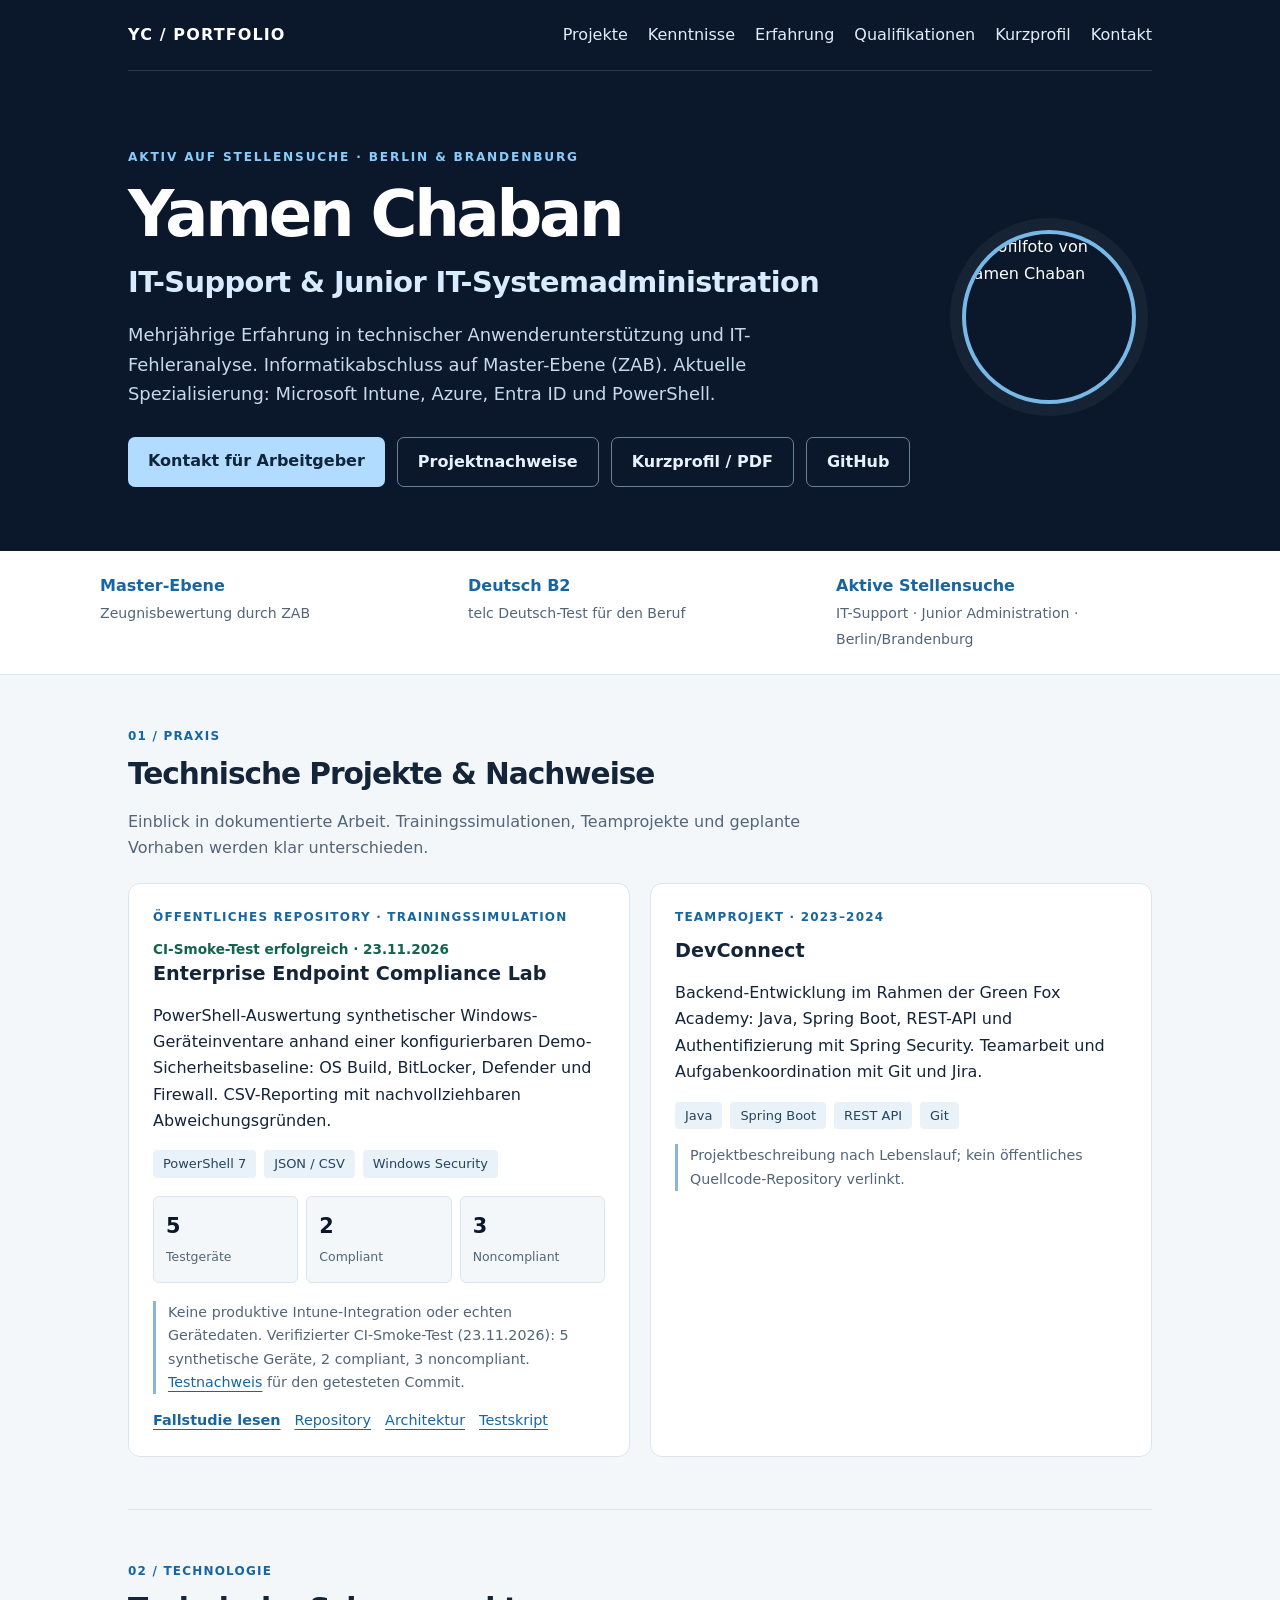
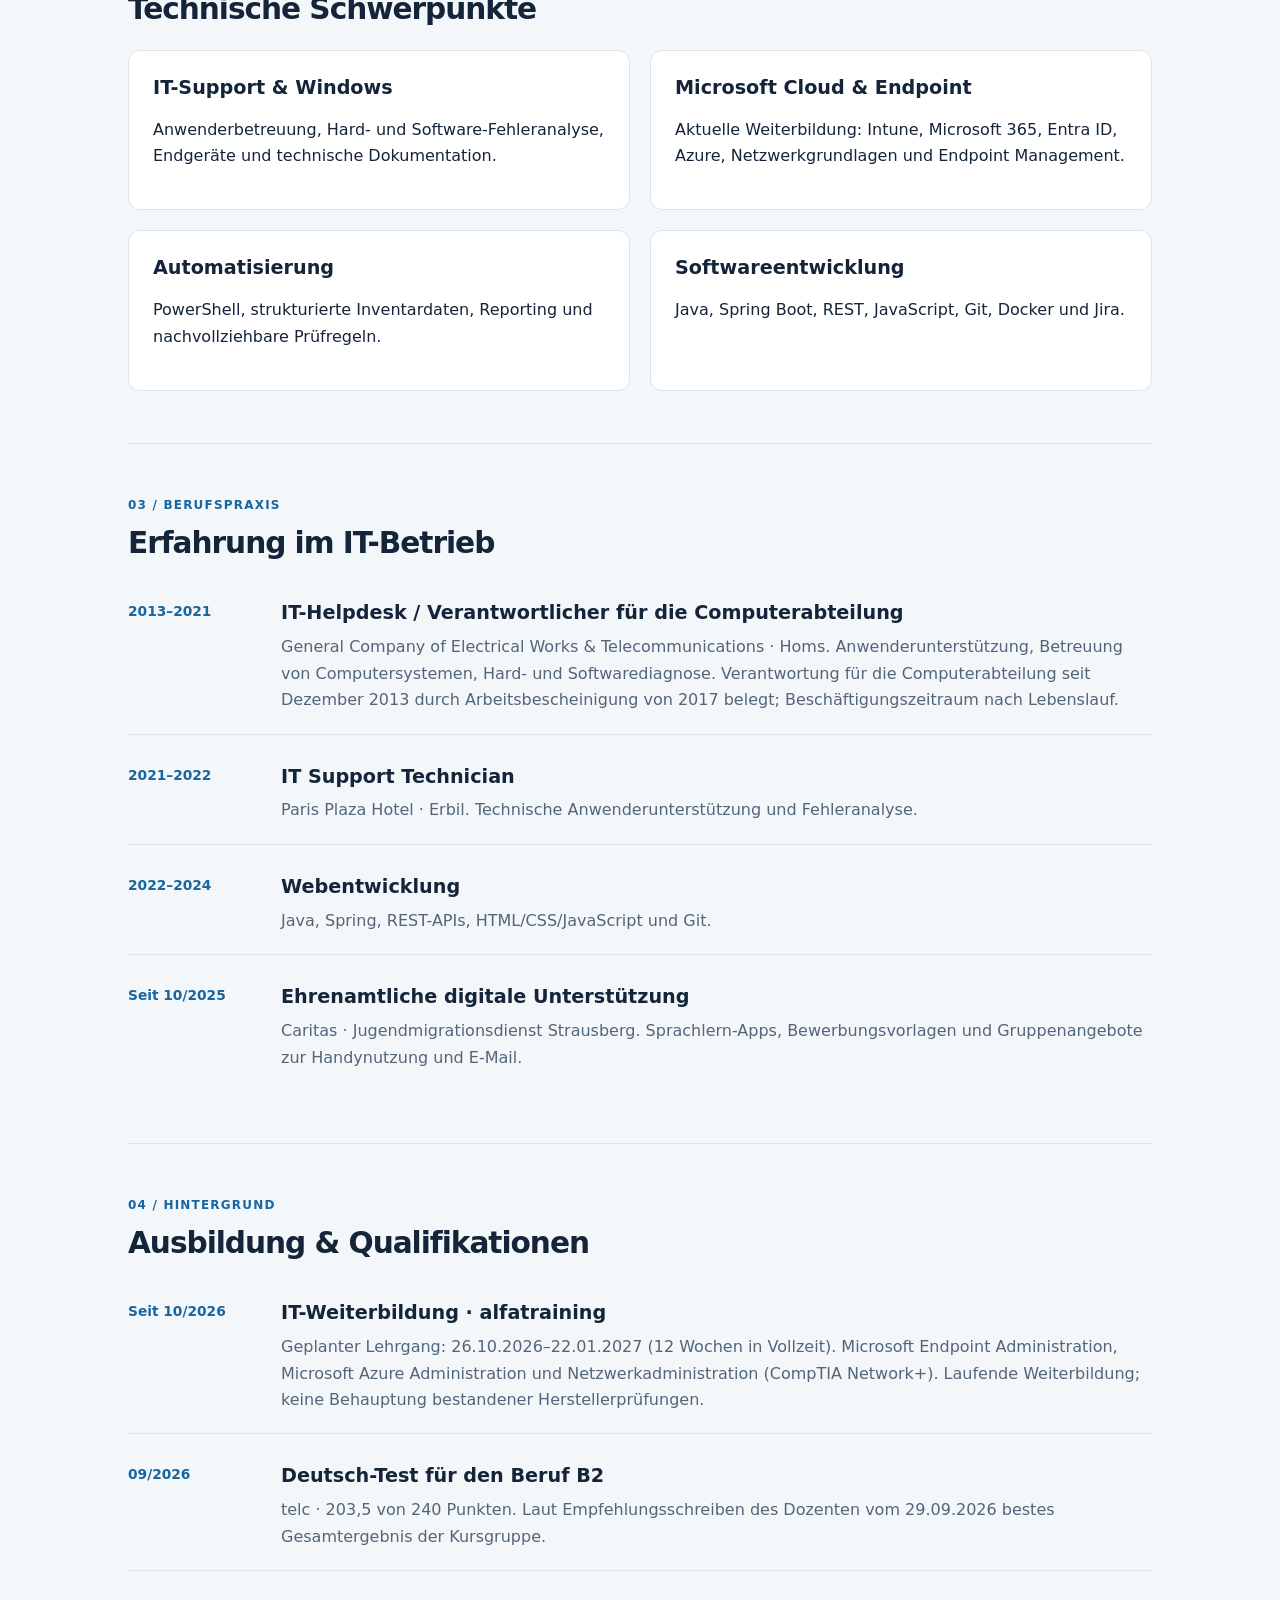
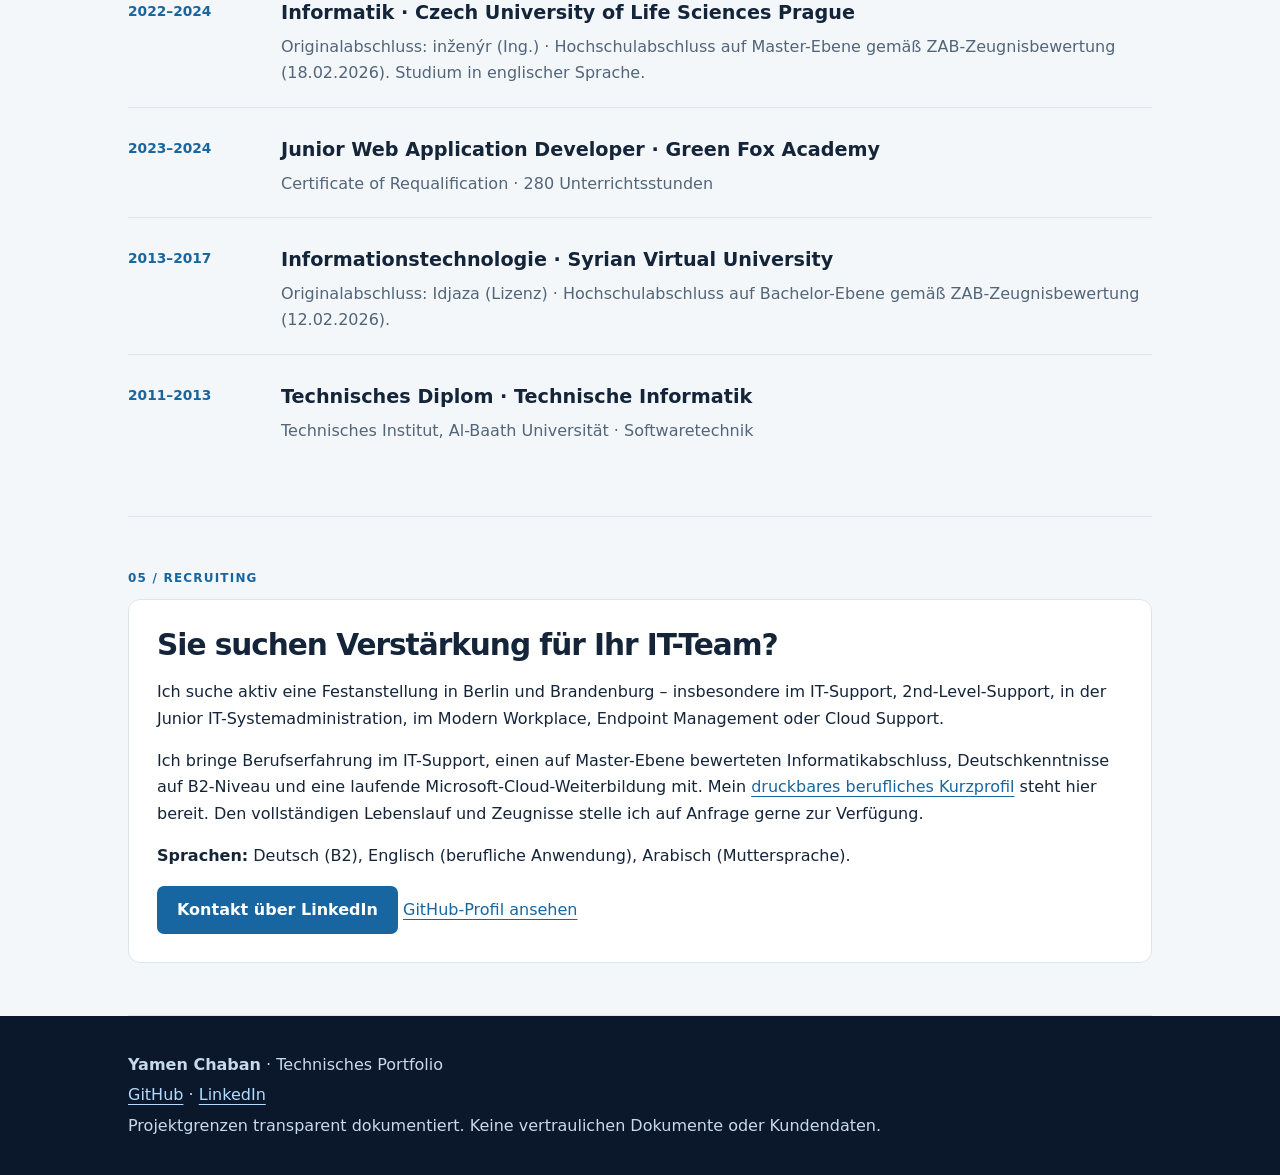
==== commit e74eafbf: "Link printable recruiting profile in portfolio navigation and contact section" ====
--- a/docs/index.html
+++ b/docs/index.html
@@ -2,8 +2,8 @@
 <html lang="de"><head><meta charset="utf-8"><meta name="viewport" content="width=device-width,initial-scale=1"><meta name="description" content="Yamen Chaban – IT-Support, Systemadministration, Microsoft Cloud und PowerShell. Technisches Portfolio mit dokumentierten Projekten."><meta name="theme-color" content="#0b182b"><title>Yamen Chaban | IT Infrastructure & Cloud</title>
 <style>
 :root{color-scheme:light;--navy:#0b182b;--blue:#1766a1;--muted:#526579;--line:#dce5ed;--paper:#f4f7fa;--ink:#142439}*{box-sizing:border-box}body{margin:0;font:16px/1.65 system-ui,-apple-system,BlinkMacSystemFont,"Segoe UI",sans-serif;background:var(--paper);color:var(--ink)}a{color:var(--blue);text-underline-offset:4px}a:focus-visible{outline:3px solid #ec9e26;outline-offset:4px}.wrap{max-width:1080px;margin:auto;padding:0 28px}header{background:var(--navy);color:#fff}nav{display:flex;justify-content:space-between;align-items:center;gap:20px;flex-wrap:wrap;padding:22px 0;border-bottom:1px solid #ffffff24}nav a{color:#e0edfa;text-decoration:none}nav .links{display:flex;gap:20px;flex-wrap:wrap}.brand{font-weight:800;letter-spacing:.07em}.hero{padding:76px 0 64px;display:grid;grid-template-columns:1fr 190px;gap:48px;align-items:center}.eyebrow{color:#8acbfa;font-size:.76rem;letter-spacing:.15em;font-weight:800;text-transform:uppercase}h1{font-size:clamp(2.4rem,5vw,4.3rem);letter-spacing:-.05em;line-height:1.06;margin:14px 0}h2{font-size:1.85rem;letter-spacing:-.035em;line-height:1.2;margin:0 0 12px}h3{font-size:1.2rem;line-height:1.35;margin:0 0 8px}.hero p{max-width:660px;color:#c8d9eb;font-size:1.12rem}.portrait{width:174px;height:174px;object-fit:cover;border-radius:50%;border:4px solid #77b8e6;box-shadow:0 0 0 12px #ffffff0c}.actions{display:flex;flex-wrap:wrap;gap:12px;margin-top:28px}.action{padding:11px 20px;border-radius:7px;text-decoration:none;font-weight:700;background:#b1dcff;color:#10253b}.action.secondary{background:transparent;color:#e6f3ff;border:1px solid #6b819a}.strip{background:white;border-bottom:1px solid var(--line)}.facts{display:grid;grid-template-columns:repeat(3,1fr);gap:24px;padding:22px 0}.facts strong{display:block;color:var(--blue)}.facts span{font-size:.88rem;color:var(--muted)}main section{padding:52px 0;border-bottom:1px solid var(--line)}.intro{color:var(--muted);max-width:740px}.grid{display:grid;grid-template-columns:repeat(2,minmax(0,1fr));gap:20px;margin-top:22px}.card{background:#fff;border:1px solid var(--line);border-radius:12px;padding:24px;min-width:0}.kicker{font-size:.75rem;text-transform:uppercase;letter-spacing:.1em;color:var(--blue);font-weight:750;margin-bottom:10px}.tags{display:flex;flex-wrap:wrap;gap:8px;margin:15px 0}.tag{font-size:.81rem;padding:3px 10px;background:#eaf2f9;border-radius:4px;color:#25445c}.note{font-size:.89rem;color:var(--muted);border-left:3px solid #89b6d7;padding-left:12px}.project-links{display:flex;flex-wrap:wrap;gap:14px;font-size:.9rem}.timeline{margin-top:22px;display:grid;gap:12px}.entry{display:grid;grid-template-columns:135px 1fr;gap:18px;padding:17px 0;border-bottom:1px solid var(--line)}.entry:last-child{border:0}.date{font-size:.86rem;color:var(--blue);font-weight:750}.entry p{margin:3px 0;color:var(--muted)}footer{padding:32px 0;background:var(--navy);color:#c8d9eb}footer a{color:#b1dcff}footer p{margin:4px 0}.skip{position:absolute;left:-999px}.skip:focus{left:10px;top:10px;background:white;padding:10px;z-index:5}@media(max-width:650px){.wrap{padding:0 20px}.hero{grid-template-columns:1fr;padding:42px 0;gap:22px}.portrait{width:112px;height:112px;grid-row:1}.grid,.facts{grid-template-columns:1fr}.facts{gap:10px}.entry{grid-template-columns:1fr;gap:4px}main section{padding:36px 0}nav .links{gap:12px}}
-.role{font-size:clamp(1.25rem,2.7vw,1.8rem);color:#d9ecff;font-weight:600;line-height:1.35;letter-spacing:-.02em}.hire{background:#fff;border:1px solid var(--line);border-radius:12px;padding:28px}.hire .action{display:inline-block;background:#1766a1;color:#fff}.evidence{display:grid;grid-template-columns:repeat(3,minmax(0,1fr));gap:8px;margin:18px 0}.evidence div{padding:12px;background:#f4f7fa;border:1px solid var(--line);border-radius:6px}.evidence strong{font-size:1.3rem;display:block;color:var(--navy)}.evidence span{font-size:.78rem;color:var(--muted)}.proof{font-size:.85rem;font-weight:700;color:#16634c}.case-link{font-weight:700}.levels{margin-top:20px}.levels .kicker{margin-bottom:5px}@media(max-width:650px){.evidence div{padding:8px}.hire{padding:20px}}</style></head><body><a class="skip" href="#main">Zum Inhalt</a><header><div class="wrap"><nav aria-label="Hauptnavigation"><span class="brand">YC / PORTFOLIO</span><div class="links"><a href="#projekte">Projekte</a><a href="#kenntnisse">Kenntnisse</a><a href="#erfahrung">Erfahrung</a><a href="#qualifikationen">Qualifikationen</a><a href="#kontakt">Kontakt</a></div></nav><div class="hero"><div><div class="eyebrow">AKTIV AUF STELLENSUCHE · BERLIN &amp; BRANDENBURG</div><h1>Yamen Chaban</h1><h2 class="role">IT-Support &amp; Junior IT-Systemadministration</h2><p>Mehrjährige Erfahrung in technischer Anwenderunterstützung und IT-Fehleranalyse. Informatikabschluss auf Master-Ebene (ZAB). Aktuelle Spezialisierung: Microsoft Intune, Azure, Entra ID und PowerShell.</p><div class="actions"><a class="action" href="https://www.linkedin.com/in/yamen-chaban/">Kontakt für Arbeitgeber</a><a class="action secondary" href="#projekte">Projektnachweise</a><a class="action secondary" href="https://github.com/yamen-chaban">GitHub</a></div></div><img class="portrait" src="https://avatars.githubusercontent.com/u/345974721?v=4" alt="Profilfoto von Yamen Chaban" width="174" height="174"></div></div></header><div class="strip"><div class="wrap facts"><div><strong>Master-Ebene</strong><span>Zeugnisbewertung durch ZAB</span></div><div><strong>Deutsch B2</strong><span>telc Deutsch-Test für den Beruf</span></div><div><strong>Aktive Stellensuche</strong><span>IT-Support · Junior Administration · Berlin/Brandenburg</span></div></div></div>
+.role{font-size:clamp(1.25rem,2.7vw,1.8rem);color:#d9ecff;font-weight:600;line-height:1.35;letter-spacing:-.02em}.hire{background:#fff;border:1px solid var(--line);border-radius:12px;padding:28px}.hire .action{display:inline-block;background:#1766a1;color:#fff}.evidence{display:grid;grid-template-columns:repeat(3,minmax(0,1fr));gap:8px;margin:18px 0}.evidence div{padding:12px;background:#f4f7fa;border:1px solid var(--line);border-radius:6px}.evidence strong{font-size:1.3rem;display:block;color:var(--navy)}.evidence span{font-size:.78rem;color:var(--muted)}.proof{font-size:.85rem;font-weight:700;color:#16634c}.case-link{font-weight:700}.levels{margin-top:20px}.levels .kicker{margin-bottom:5px}@media(max-width:650px){.evidence div{padding:8px}.hire{padding:20px}}</style></head><body><a class="skip" href="#main">Zum Inhalt</a><header><div class="wrap"><nav aria-label="Hauptnavigation"><span class="brand">YC / PORTFOLIO</span><div class="links"><a href="#projekte">Projekte</a><a href="#kenntnisse">Kenntnisse</a><a href="#erfahrung">Erfahrung</a><a href="#qualifikationen">Qualifikationen</a><a href="kurzprofil.html">Kurzprofil</a><a href="#kontakt">Kontakt</a></div></nav><div class="hero"><div><div class="eyebrow">AKTIV AUF STELLENSUCHE · BERLIN &amp; BRANDENBURG</div><h1>Yamen Chaban</h1><h2 class="role">IT-Support &amp; Junior IT-Systemadministration</h2><p>Mehrjährige Erfahrung in technischer Anwenderunterstützung und IT-Fehleranalyse. Informatikabschluss auf Master-Ebene (ZAB). Aktuelle Spezialisierung: Microsoft Intune, Azure, Entra ID und PowerShell.</p><div class="actions"><a class="action" href="https://www.linkedin.com/in/yamen-chaban/">Kontakt für Arbeitgeber</a><a class="action secondary" href="#projekte">Projektnachweise</a><a class="action secondary" href="kurzprofil.html">Kurzprofil / PDF</a><a class="action secondary" href="https://github.com/yamen-chaban">GitHub</a></div></div><img class="portrait" src="https://avatars.githubusercontent.com/u/345974721?v=4" alt="Profilfoto von Yamen Chaban" width="174" height="174"></div></div></header><div class="strip"><div class="wrap facts"><div><strong>Master-Ebene</strong><span>Zeugnisbewertung durch ZAB</span></div><div><strong>Deutsch B2</strong><span>telc Deutsch-Test für den Beruf</span></div><div><strong>Aktive Stellensuche</strong><span>IT-Support · Junior Administration · Berlin/Brandenburg</span></div></div></div>
 <main id="main" class="wrap"><section id="projekte"><div class="kicker">01 / Praxis</div><h2>Technische Projekte &amp; Nachweise</h2><p class="intro">Einblick in dokumentierte Arbeit. Trainingssimulationen, Teamprojekte und geplante Vorhaben werden klar unterschieden.</p><div class="grid"><article class="card"><div class="kicker">Öffentliches Repository · Trainingssimulation</div><div class="proof">CI-Smoke-Test erfolgreich · 23.11.2026</div><h3>Enterprise Endpoint Compliance Lab</h3><p>PowerShell-Auswertung synthetischer Windows-Geräteinventare anhand einer konfigurierbaren Demo-Sicherheitsbaseline: OS Build, BitLocker, Defender und Firewall. CSV-Reporting mit nachvollziehbaren Abweichungsgründen.</p><div class="tags"><span class="tag">PowerShell 7</span><span class="tag">JSON / CSV</span><span class="tag">Windows Security</span></div><div class="evidence" aria-label="Ergebnis des CI-Tests"><div><strong>5</strong><span>Testgeräte</span></div><div><strong>2</strong><span>Compliant</span></div><div><strong>3</strong><span>Noncompliant</span></div></div><p class="note">Keine produktive Intune-Integration oder echten Gerätedaten. Verifizierter CI-Smoke-Test (23.11.2026): 5 synthetische Geräte, 2 compliant, 3 noncompliant. <a href="https://github.com/yamen-chaban/enterprise-endpoint-compliance-lab/actions/runs/45266467933">Testnachweis</a> für den getesteten Commit.</p><div class="project-links"><a class="case-link" href="endpoint-compliance.html">Fallstudie lesen</a><a href="https://github.com/yamen-chaban/enterprise-endpoint-compliance-lab">Repository</a><a href="https://github.com/yamen-chaban/enterprise-endpoint-compliance-lab/blob/main/docs/architecture.md">Architektur</a><a href="https://github.com/yamen-chaban/enterprise-endpoint-compliance-lab/blob/main/tests/Test-EndpointComplianceReport.ps1">Testskript</a></div></article><article class="card"><div class="kicker">Teamprojekt · 2023–2024</div><h3>DevConnect</h3><p>Backend-Entwicklung im Rahmen der Green Fox Academy: Java, Spring Boot, REST-API und Authentifizierung mit Spring Security. Teamarbeit und Aufgabenkoordination mit Git und Jira.</p><div class="tags"><span class="tag">Java</span><span class="tag">Spring Boot</span><span class="tag">REST API</span><span class="tag">Git</span></div><p class="note">Projektbeschreibung nach Lebenslauf; kein öffentliches Quellcode-Repository verlinkt.</p></article></div></section>
 <section id="kenntnisse"><div class="kicker">02 / Technologie</div><h2>Technische Schwerpunkte</h2><div class="grid"><article class="card"><h3>IT-Support &amp; Windows</h3><p>Anwenderbetreuung, Hard- und Software-Fehleranalyse, Endgeräte und technische Dokumentation.</p></article><article class="card"><h3>Microsoft Cloud &amp; Endpoint</h3><p>Aktuelle Weiterbildung: Intune, Microsoft 365, Entra ID, Azure, Netzwerkgrundlagen und Endpoint Management.</p></article><article class="card"><h3>Automatisierung</h3><p>PowerShell, strukturierte Inventardaten, Reporting und nachvollziehbare Prüfregeln.</p></article><article class="card"><h3>Softwareentwicklung</h3><p>Java, Spring Boot, REST, JavaScript, Git, Docker und Jira.</p></article></div></section>
 <section id="erfahrung"><div class="kicker">03 / Berufspraxis</div><h2>Erfahrung im IT-Betrieb</h2><div class="timeline"><div class="entry"><div class="date">2013–2021</div><div><h3>IT-Helpdesk / Verantwortlicher für die Computerabteilung</h3><p>General Company of Electrical Works &amp; Telecommunications · Homs. Anwenderunterstützung, Betreuung von Computersystemen, Hard- und Softwarediagnose. Verantwortung für die Computerabteilung seit Dezember 2013 durch Arbeitsbescheinigung von 2017 belegt; Beschäftigungszeitraum nach Lebenslauf.</p></div></div><div class="entry"><div class="date">2021–2022</div><div><h3>IT Support Technician</h3><p>Paris Plaza Hotel · Erbil. Technische Anwenderunterstützung und Fehleranalyse.</p></div></div><div class="entry"><div class="date">2022–2024</div><div><h3>Webentwicklung</h3><p>Java, Spring, REST-APIs, HTML/CSS/JavaScript und Git.</p></div></div><div class="entry"><div class="date">Seit 10/2025</div><div><h3>Ehrenamtliche digitale Unterstützung</h3><p>Caritas · Jugendmigrationsdienst Strausberg. Sprachlern-Apps, Bewerbungsvorlagen und Gruppenangebote zur Handynutzung und E-Mail.</p></div></div></div></section><section id="qualifikationen"><div class="kicker">04 / Hintergrund</div><h2>Ausbildung &amp; Qualifikationen</h2><div class="timeline"><div class="entry"><div class="date">Seit 10/2026</div><div><h3>IT-Weiterbildung · alfatraining</h3><p>Geplanter Lehrgang: 26.10.2026–22.01.2027 (12 Wochen in Vollzeit). Microsoft Endpoint Administration, Microsoft Azure Administration und Netzwerkadministration (CompTIA Network+). Laufende Weiterbildung; keine Behauptung bestandener Herstellerprüfungen.</p></div></div><div class="entry"><div class="date">09/2026</div><div><h3>Deutsch-Test für den Beruf B2</h3><p>telc · 203,5 von 240 Punkten. Laut Empfehlungsschreiben des Dozenten vom 29.09.2026 bestes Gesamtergebnis der Kursgruppe.</p></div></div><div class="entry"><div class="date">2022–2024</div><div><h3>Informatik · Czech University of Life Sciences Prague</h3><p>Originalabschluss: inženýr (Ing.) · Hochschulabschluss auf Master-Ebene gemäß ZAB-Zeugnisbewertung (18.02.2026). Studium in englischer Sprache.</p></div></div><div class="entry"><div class="date">2023–2024</div><div><h3>Junior Web Application Developer · Green Fox Academy</h3><p>Certificate of Requalification · 280 Unterrichtsstunden</p></div></div><div class="entry"><div class="date">2013–2017</div><div><h3>Informationstechnologie · Syrian Virtual University</h3><p>Originalabschluss: Idjaza (Lizenz) · Hochschulabschluss auf Bachelor-Ebene gemäß ZAB-Zeugnisbewertung (12.02.2026).</p></div></div><div class="entry"><div class="date">2011–2013</div><div><h3>Technisches Diplom · Technische Informatik</h3><p>Technisches Institut, Al-Baath Universität · Softwaretechnik</p></div></div></div></section>
-<section id="kontakt"><div class="kicker">05 / Recruiting</div><div class="hire"><h2>Sie suchen Verstärkung für Ihr IT-Team?</h2><p>Ich suche aktiv eine Festanstellung in Berlin und Brandenburg – insbesondere im IT-Support, 2nd-Level-Support, in der Junior IT-Systemadministration, im Modern Workplace, Endpoint Management oder Cloud Support.</p><p>Ich bringe Berufserfahrung im IT-Support, einen auf Master-Ebene bewerteten Informatikabschluss, Deutschkenntnisse auf B2-Niveau und eine laufende Microsoft-Cloud-Weiterbildung mit. Lebenslauf und Zeugnisse stelle ich auf Anfrage gerne zur Verfügung.</p><p><strong>Sprachen:</strong> Deutsch (B2), Englisch (berufliche Anwendung), Arabisch (Muttersprache).</p><a class="action" href="https://www.linkedin.com/in/yamen-chaban/">Kontakt über LinkedIn</a> <a href="https://github.com/yamen-chaban">GitHub-Profil ansehen</a></div></section></main><footer><div class="wrap"><p><strong>Yamen Chaban</strong> · Technisches Portfolio</p><p><a href="https://github.com/yamen-chaban">GitHub</a> · <a href="https://www.linkedin.com/in/yamen-chaban/">LinkedIn</a></p><p>Projektgrenzen transparent dokumentiert. Keine vertraulichen Dokumente oder Kundendaten.</p></div></footer></body></html>+<section id="kontakt"><div class="kicker">05 / Recruiting</div><div class="hire"><h2>Sie suchen Verstärkung für Ihr IT-Team?</h2><p>Ich suche aktiv eine Festanstellung in Berlin und Brandenburg – insbesondere im IT-Support, 2nd-Level-Support, in der Junior IT-Systemadministration, im Modern Workplace, Endpoint Management oder Cloud Support.</p><p>Ich bringe Berufserfahrung im IT-Support, einen auf Master-Ebene bewerteten Informatikabschluss, Deutschkenntnisse auf B2-Niveau und eine laufende Microsoft-Cloud-Weiterbildung mit. Mein <a href="kurzprofil.html">druckbares berufliches Kurzprofil</a> steht hier bereit. Den vollständigen Lebenslauf und Zeugnisse stelle ich auf Anfrage gerne zur Verfügung.</p><p><strong>Sprachen:</strong> Deutsch (B2), Englisch (berufliche Anwendung), Arabisch (Muttersprache).</p><a class="action" href="https://www.linkedin.com/in/yamen-chaban/">Kontakt über LinkedIn</a> <a href="https://github.com/yamen-chaban">GitHub-Profil ansehen</a></div></section></main><footer><div class="wrap"><p><strong>Yamen Chaban</strong> · Technisches Portfolio</p><p><a href="https://github.com/yamen-chaban">GitHub</a> · <a href="https://www.linkedin.com/in/yamen-chaban/">LinkedIn</a></p><p>Projektgrenzen transparent dokumentiert. Keine vertraulichen Dokumente oder Kundendaten.</p></div></footer></body></html>
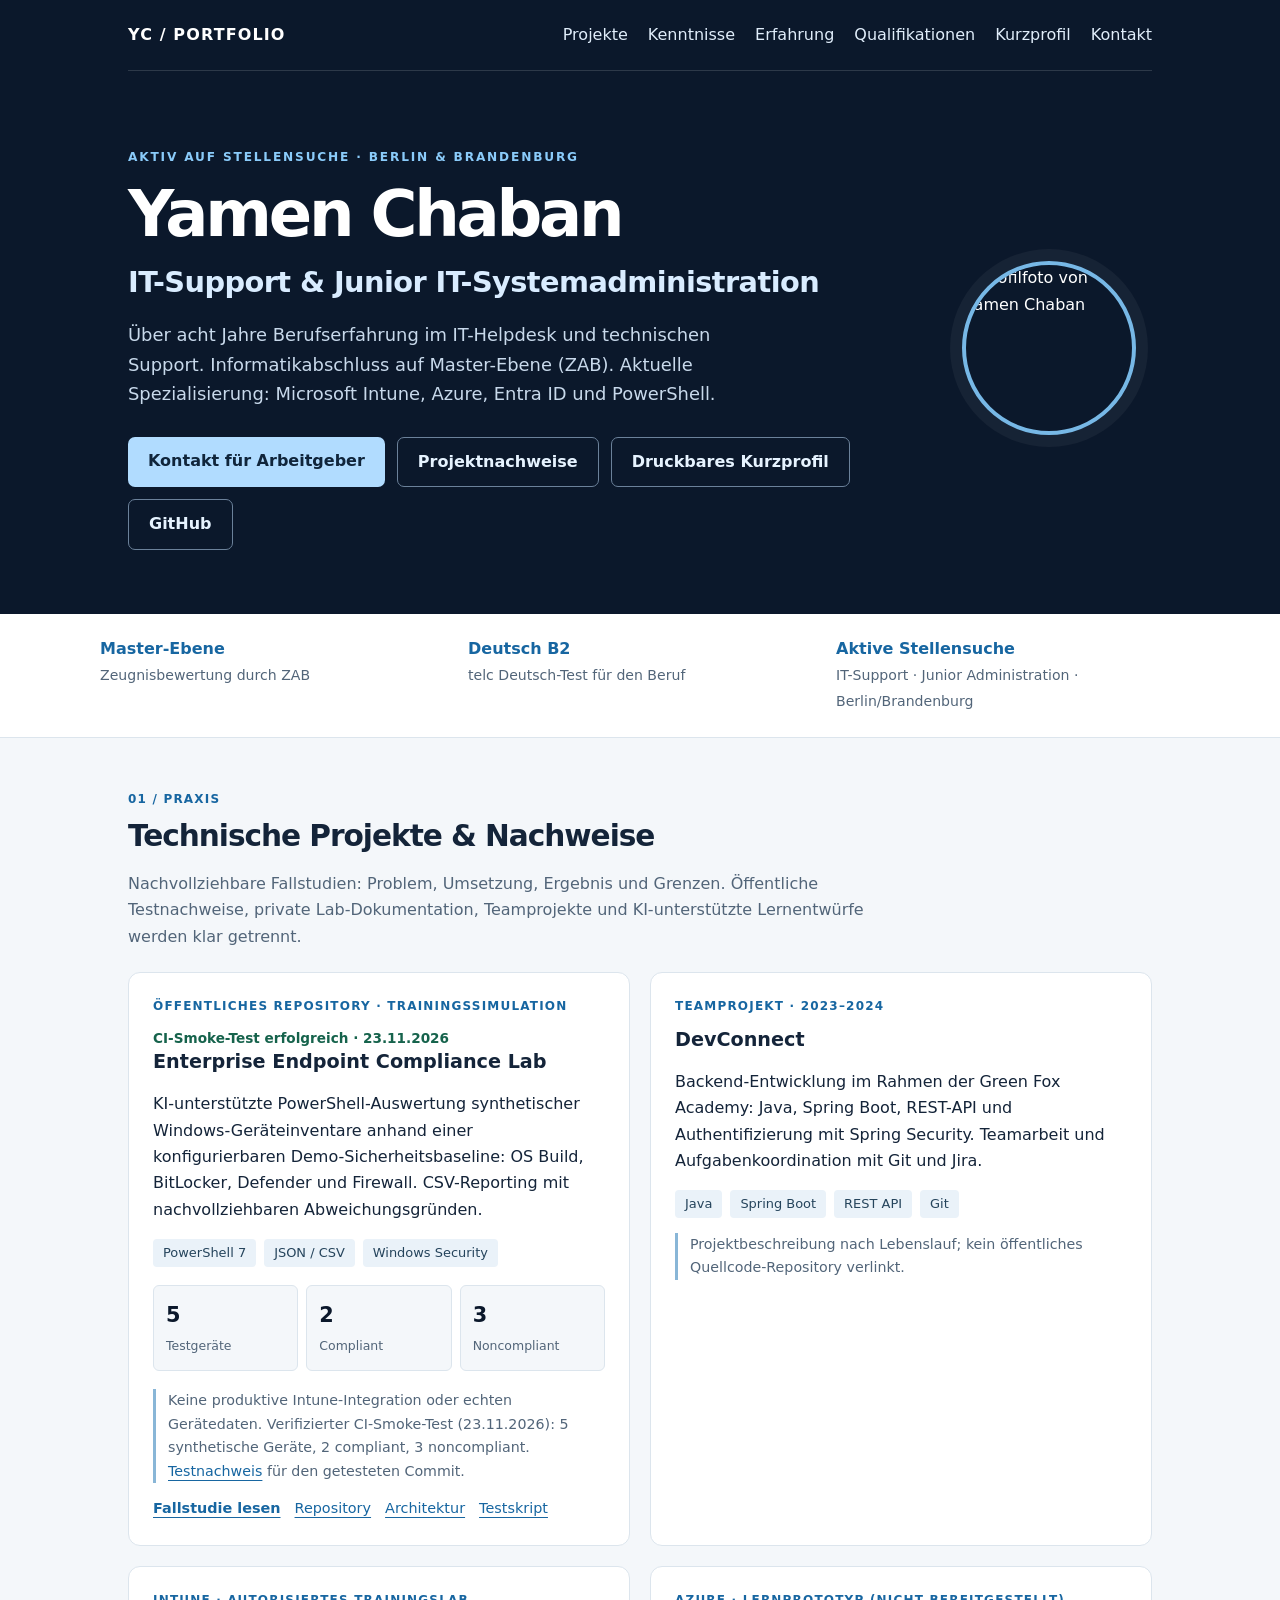
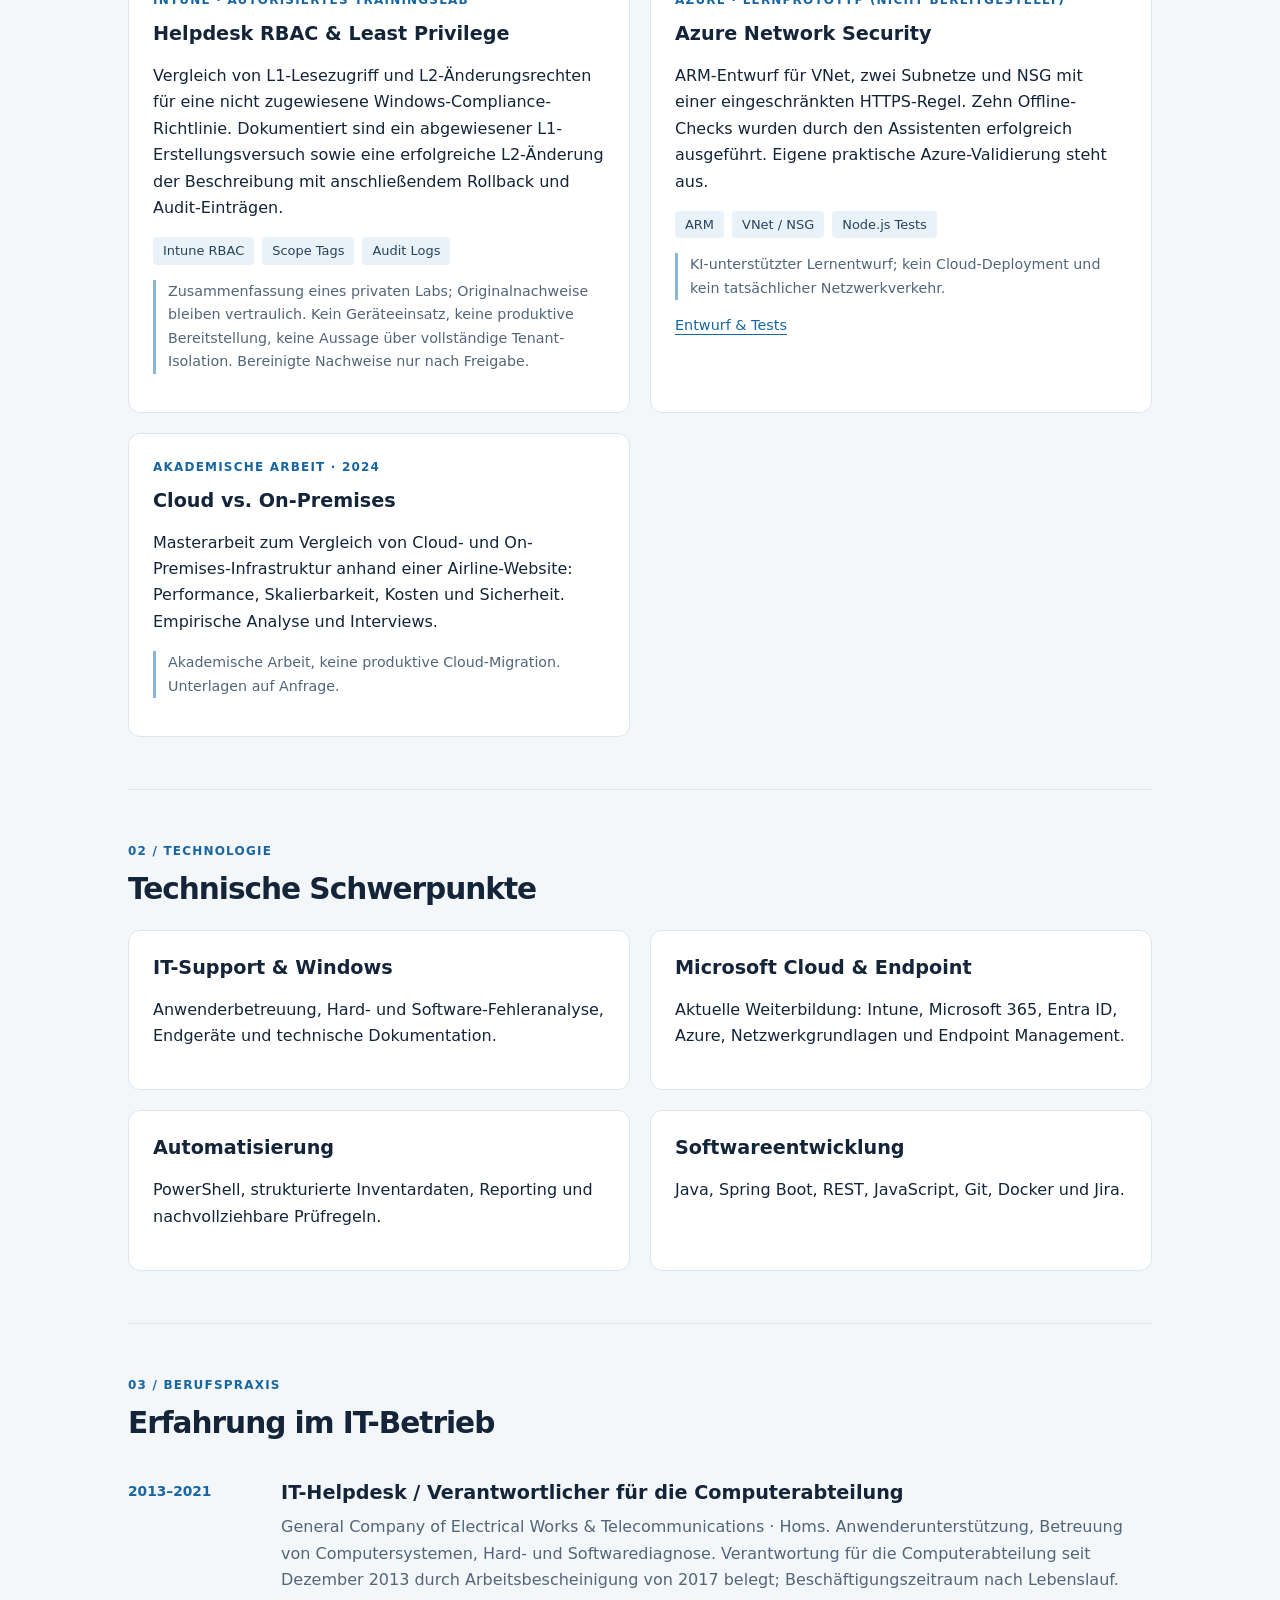
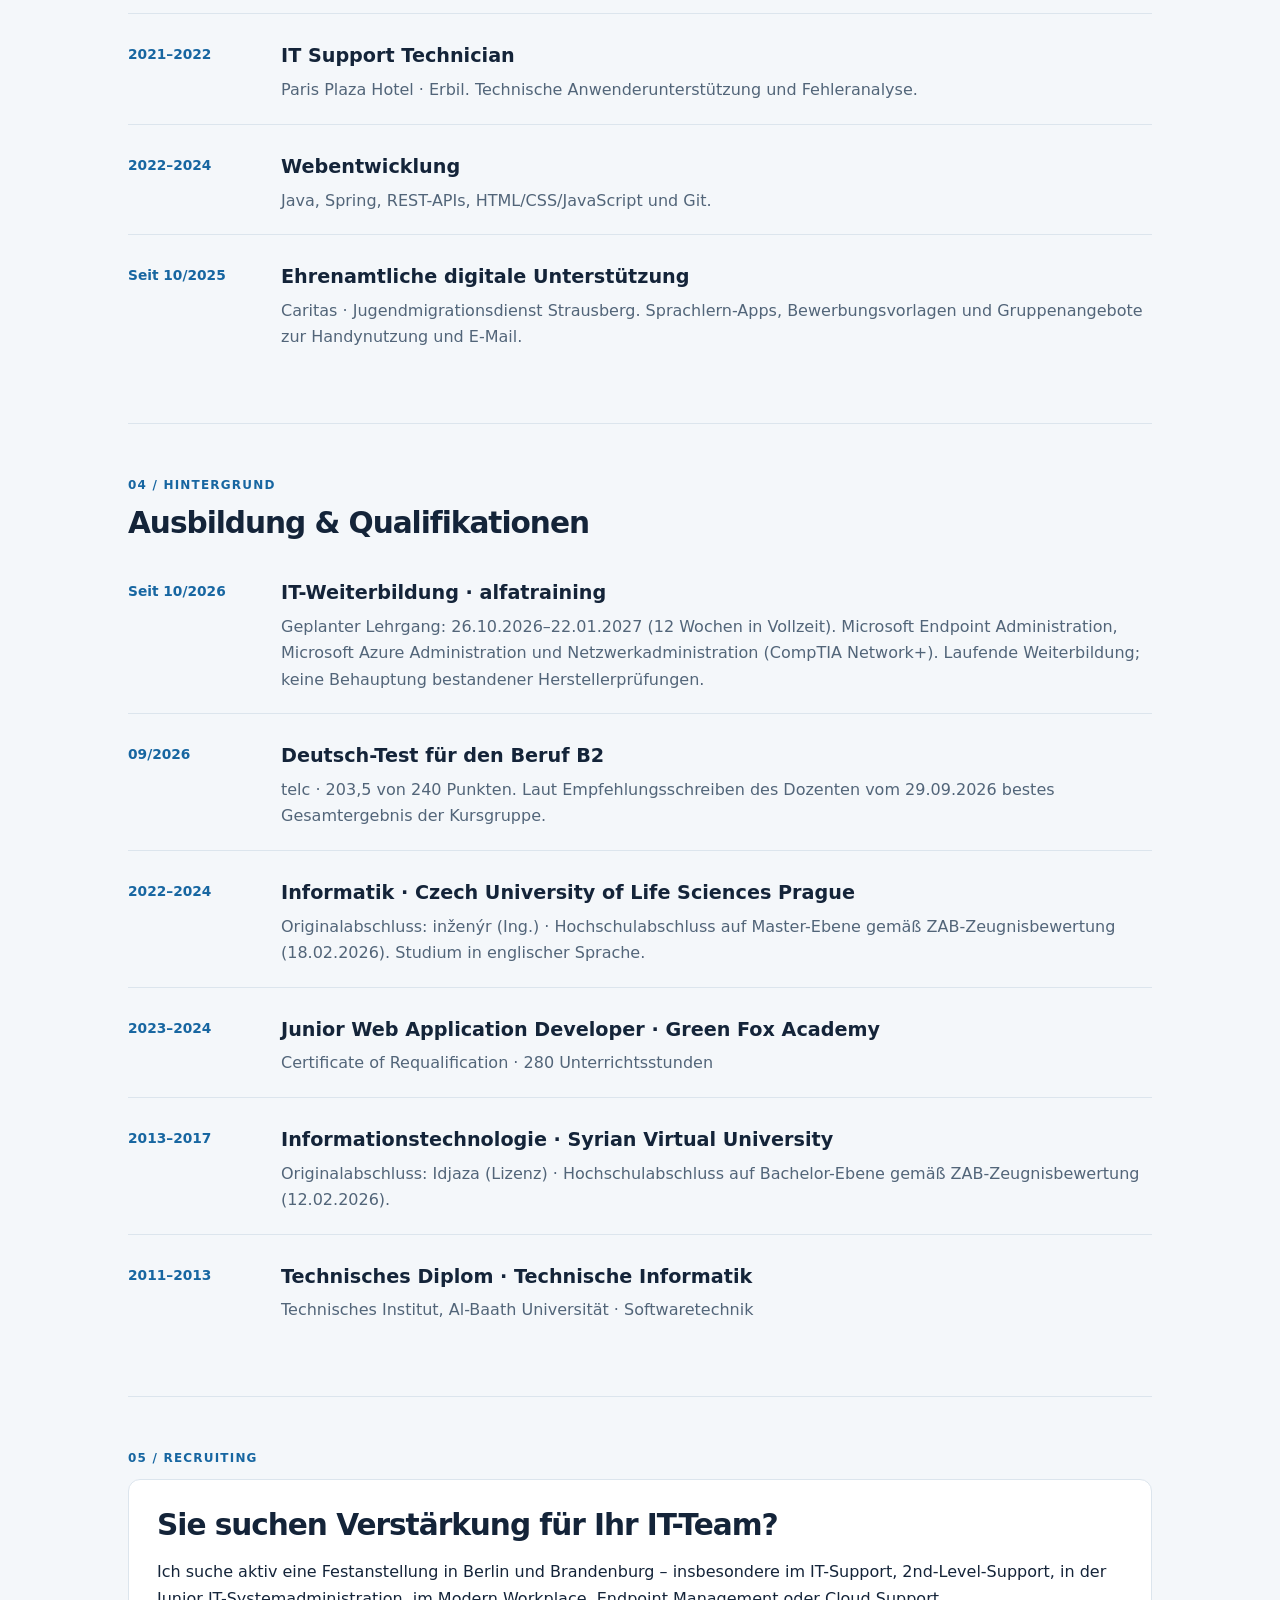
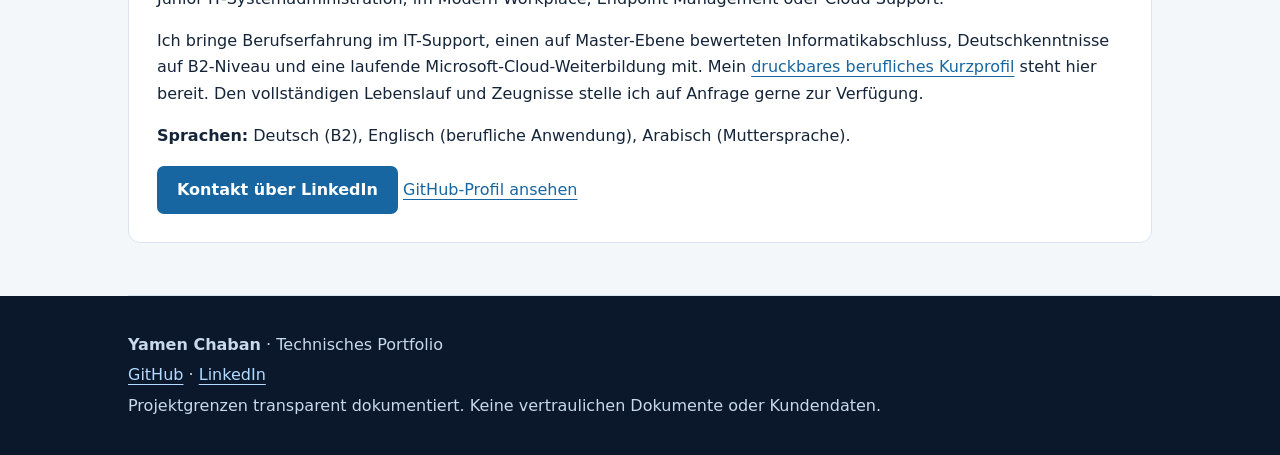
==== commit 49010465: "Improve recruiting portfolio with evidence-based case summaries and explicit lab boundaries" ====
--- a/docs/index.html
+++ b/docs/index.html
@@ -2,8 +2,8 @@
 <html lang="de"><head><meta charset="utf-8"><meta name="viewport" content="width=device-width,initial-scale=1"><meta name="description" content="Yamen Chaban – IT-Support, Systemadministration, Microsoft Cloud und PowerShell. Technisches Portfolio mit dokumentierten Projekten."><meta name="theme-color" content="#0b182b"><title>Yamen Chaban | IT Infrastructure & Cloud</title>
 <style>
 :root{color-scheme:light;--navy:#0b182b;--blue:#1766a1;--muted:#526579;--line:#dce5ed;--paper:#f4f7fa;--ink:#142439}*{box-sizing:border-box}body{margin:0;font:16px/1.65 system-ui,-apple-system,BlinkMacSystemFont,"Segoe UI",sans-serif;background:var(--paper);color:var(--ink)}a{color:var(--blue);text-underline-offset:4px}a:focus-visible{outline:3px solid #ec9e26;outline-offset:4px}.wrap{max-width:1080px;margin:auto;padding:0 28px}header{background:var(--navy);color:#fff}nav{display:flex;justify-content:space-between;align-items:center;gap:20px;flex-wrap:wrap;padding:22px 0;border-bottom:1px solid #ffffff24}nav a{color:#e0edfa;text-decoration:none}nav .links{display:flex;gap:20px;flex-wrap:wrap}.brand{font-weight:800;letter-spacing:.07em}.hero{padding:76px 0 64px;display:grid;grid-template-columns:1fr 190px;gap:48px;align-items:center}.eyebrow{color:#8acbfa;font-size:.76rem;letter-spacing:.15em;font-weight:800;text-transform:uppercase}h1{font-size:clamp(2.4rem,5vw,4.3rem);letter-spacing:-.05em;line-height:1.06;margin:14px 0}h2{font-size:1.85rem;letter-spacing:-.035em;line-height:1.2;margin:0 0 12px}h3{font-size:1.2rem;line-height:1.35;margin:0 0 8px}.hero p{max-width:660px;color:#c8d9eb;font-size:1.12rem}.portrait{width:174px;height:174px;object-fit:cover;border-radius:50%;border:4px solid #77b8e6;box-shadow:0 0 0 12px #ffffff0c}.actions{display:flex;flex-wrap:wrap;gap:12px;margin-top:28px}.action{padding:11px 20px;border-radius:7px;text-decoration:none;font-weight:700;background:#b1dcff;color:#10253b}.action.secondary{background:transparent;color:#e6f3ff;border:1px solid #6b819a}.strip{background:white;border-bottom:1px solid var(--line)}.facts{display:grid;grid-template-columns:repeat(3,1fr);gap:24px;padding:22px 0}.facts strong{display:block;color:var(--blue)}.facts span{font-size:.88rem;color:var(--muted)}main section{padding:52px 0;border-bottom:1px solid var(--line)}.intro{color:var(--muted);max-width:740px}.grid{display:grid;grid-template-columns:repeat(2,minmax(0,1fr));gap:20px;margin-top:22px}.card{background:#fff;border:1px solid var(--line);border-radius:12px;padding:24px;min-width:0}.kicker{font-size:.75rem;text-transform:uppercase;letter-spacing:.1em;color:var(--blue);font-weight:750;margin-bottom:10px}.tags{display:flex;flex-wrap:wrap;gap:8px;margin:15px 0}.tag{font-size:.81rem;padding:3px 10px;background:#eaf2f9;border-radius:4px;color:#25445c}.note{font-size:.89rem;color:var(--muted);border-left:3px solid #89b6d7;padding-left:12px}.project-links{display:flex;flex-wrap:wrap;gap:14px;font-size:.9rem}.timeline{margin-top:22px;display:grid;gap:12px}.entry{display:grid;grid-template-columns:135px 1fr;gap:18px;padding:17px 0;border-bottom:1px solid var(--line)}.entry:last-child{border:0}.date{font-size:.86rem;color:var(--blue);font-weight:750}.entry p{margin:3px 0;color:var(--muted)}footer{padding:32px 0;background:var(--navy);color:#c8d9eb}footer a{color:#b1dcff}footer p{margin:4px 0}.skip{position:absolute;left:-999px}.skip:focus{left:10px;top:10px;background:white;padding:10px;z-index:5}@media(max-width:650px){.wrap{padding:0 20px}.hero{grid-template-columns:1fr;padding:42px 0;gap:22px}.portrait{width:112px;height:112px;grid-row:1}.grid,.facts{grid-template-columns:1fr}.facts{gap:10px}.entry{grid-template-columns:1fr;gap:4px}main section{padding:36px 0}nav .links{gap:12px}}
-.role{font-size:clamp(1.25rem,2.7vw,1.8rem);color:#d9ecff;font-weight:600;line-height:1.35;letter-spacing:-.02em}.hire{background:#fff;border:1px solid var(--line);border-radius:12px;padding:28px}.hire .action{display:inline-block;background:#1766a1;color:#fff}.evidence{display:grid;grid-template-columns:repeat(3,minmax(0,1fr));gap:8px;margin:18px 0}.evidence div{padding:12px;background:#f4f7fa;border:1px solid var(--line);border-radius:6px}.evidence strong{font-size:1.3rem;display:block;color:var(--navy)}.evidence span{font-size:.78rem;color:var(--muted)}.proof{font-size:.85rem;font-weight:700;color:#16634c}.case-link{font-weight:700}.levels{margin-top:20px}.levels .kicker{margin-bottom:5px}@media(max-width:650px){.evidence div{padding:8px}.hire{padding:20px}}</style></head><body><a class="skip" href="#main">Zum Inhalt</a><header><div class="wrap"><nav aria-label="Hauptnavigation"><span class="brand">YC / PORTFOLIO</span><div class="links"><a href="#projekte">Projekte</a><a href="#kenntnisse">Kenntnisse</a><a href="#erfahrung">Erfahrung</a><a href="#qualifikationen">Qualifikationen</a><a href="kurzprofil.html">Kurzprofil</a><a href="#kontakt">Kontakt</a></div></nav><div class="hero"><div><div class="eyebrow">AKTIV AUF STELLENSUCHE · BERLIN &amp; BRANDENBURG</div><h1>Yamen Chaban</h1><h2 class="role">IT-Support &amp; Junior IT-Systemadministration</h2><p>Mehrjährige Erfahrung in technischer Anwenderunterstützung und IT-Fehleranalyse. Informatikabschluss auf Master-Ebene (ZAB). Aktuelle Spezialisierung: Microsoft Intune, Azure, Entra ID und PowerShell.</p><div class="actions"><a class="action" href="https://www.linkedin.com/in/yamen-chaban/">Kontakt für Arbeitgeber</a><a class="action secondary" href="#projekte">Projektnachweise</a><a class="action secondary" href="kurzprofil.html">Kurzprofil / PDF</a><a class="action secondary" href="https://github.com/yamen-chaban">GitHub</a></div></div><img class="portrait" src="https://avatars.githubusercontent.com/u/345974721?v=4" alt="Profilfoto von Yamen Chaban" width="174" height="174"></div></div></header><div class="strip"><div class="wrap facts"><div><strong>Master-Ebene</strong><span>Zeugnisbewertung durch ZAB</span></div><div><strong>Deutsch B2</strong><span>telc Deutsch-Test für den Beruf</span></div><div><strong>Aktive Stellensuche</strong><span>IT-Support · Junior Administration · Berlin/Brandenburg</span></div></div></div>
-<main id="main" class="wrap"><section id="projekte"><div class="kicker">01 / Praxis</div><h2>Technische Projekte &amp; Nachweise</h2><p class="intro">Einblick in dokumentierte Arbeit. Trainingssimulationen, Teamprojekte und geplante Vorhaben werden klar unterschieden.</p><div class="grid"><article class="card"><div class="kicker">Öffentliches Repository · Trainingssimulation</div><div class="proof">CI-Smoke-Test erfolgreich · 23.11.2026</div><h3>Enterprise Endpoint Compliance Lab</h3><p>PowerShell-Auswertung synthetischer Windows-Geräteinventare anhand einer konfigurierbaren Demo-Sicherheitsbaseline: OS Build, BitLocker, Defender und Firewall. CSV-Reporting mit nachvollziehbaren Abweichungsgründen.</p><div class="tags"><span class="tag">PowerShell 7</span><span class="tag">JSON / CSV</span><span class="tag">Windows Security</span></div><div class="evidence" aria-label="Ergebnis des CI-Tests"><div><strong>5</strong><span>Testgeräte</span></div><div><strong>2</strong><span>Compliant</span></div><div><strong>3</strong><span>Noncompliant</span></div></div><p class="note">Keine produktive Intune-Integration oder echten Gerätedaten. Verifizierter CI-Smoke-Test (23.11.2026): 5 synthetische Geräte, 2 compliant, 3 noncompliant. <a href="https://github.com/yamen-chaban/enterprise-endpoint-compliance-lab/actions/runs/45266467933">Testnachweis</a> für den getesteten Commit.</p><div class="project-links"><a class="case-link" href="endpoint-compliance.html">Fallstudie lesen</a><a href="https://github.com/yamen-chaban/enterprise-endpoint-compliance-lab">Repository</a><a href="https://github.com/yamen-chaban/enterprise-endpoint-compliance-lab/blob/main/docs/architecture.md">Architektur</a><a href="https://github.com/yamen-chaban/enterprise-endpoint-compliance-lab/blob/main/tests/Test-EndpointComplianceReport.ps1">Testskript</a></div></article><article class="card"><div class="kicker">Teamprojekt · 2023–2024</div><h3>DevConnect</h3><p>Backend-Entwicklung im Rahmen der Green Fox Academy: Java, Spring Boot, REST-API und Authentifizierung mit Spring Security. Teamarbeit und Aufgabenkoordination mit Git und Jira.</p><div class="tags"><span class="tag">Java</span><span class="tag">Spring Boot</span><span class="tag">REST API</span><span class="tag">Git</span></div><p class="note">Projektbeschreibung nach Lebenslauf; kein öffentliches Quellcode-Repository verlinkt.</p></article></div></section>
+.role{font-size:clamp(1.25rem,2.7vw,1.8rem);color:#d9ecff;font-weight:600;line-height:1.35;letter-spacing:-.02em}.hire{background:#fff;border:1px solid var(--line);border-radius:12px;padding:28px}.hire .action{display:inline-block;background:#1766a1;color:#fff}.evidence{display:grid;grid-template-columns:repeat(3,minmax(0,1fr));gap:8px;margin:18px 0}.evidence div{padding:12px;background:#f4f7fa;border:1px solid var(--line);border-radius:6px}.evidence strong{font-size:1.3rem;display:block;color:var(--navy)}.evidence span{font-size:.78rem;color:var(--muted)}.proof{font-size:.85rem;font-weight:700;color:#16634c}.case-link{font-weight:700}.levels{margin-top:20px}.levels .kicker{margin-bottom:5px}@media(max-width:650px){.evidence div{padding:8px}.hire{padding:20px}}</style></head><body><a class="skip" href="#main">Zum Inhalt</a><header><div class="wrap"><nav aria-label="Hauptnavigation"><span class="brand">YC / PORTFOLIO</span><div class="links"><a href="#projekte">Projekte</a><a href="#kenntnisse">Kenntnisse</a><a href="#erfahrung">Erfahrung</a><a href="#qualifikationen">Qualifikationen</a><a href="kurzprofil.html">Kurzprofil</a><a href="#kontakt">Kontakt</a></div></nav><div class="hero"><div><div class="eyebrow">AKTIV AUF STELLENSUCHE · BERLIN &amp; BRANDENBURG</div><h1>Yamen Chaban</h1><h2 class="role">IT-Support &amp; Junior IT-Systemadministration</h2><p>Über acht Jahre Berufserfahrung im IT-Helpdesk und technischen Support. Informatikabschluss auf Master-Ebene (ZAB). Aktuelle Spezialisierung: Microsoft Intune, Azure, Entra ID und PowerShell.</p><div class="actions"><a class="action" href="https://www.linkedin.com/in/yamen-chaban/">Kontakt für Arbeitgeber</a><a class="action secondary" href="#projekte">Projektnachweise</a><a class="action secondary" href="kurzprofil.html">Druckbares Kurzprofil</a><a class="action secondary" href="https://github.com/yamen-chaban">GitHub</a></div></div><img class="portrait" src="https://avatars.githubusercontent.com/u/345974721?v=4" alt="Profilfoto von Yamen Chaban" width="174" height="174"></div></div></header><div class="strip"><div class="wrap facts"><div><strong>Master-Ebene</strong><span>Zeugnisbewertung durch ZAB</span></div><div><strong>Deutsch B2</strong><span>telc Deutsch-Test für den Beruf</span></div><div><strong>Aktive Stellensuche</strong><span>IT-Support · Junior Administration · Berlin/Brandenburg</span></div></div></div>
+<main id="main" class="wrap"><section id="projekte"><div class="kicker">01 / Praxis</div><h2>Technische Projekte &amp; Nachweise</h2><p class="intro">Nachvollziehbare Fallstudien: Problem, Umsetzung, Ergebnis und Grenzen. Öffentliche Testnachweise, private Lab-Dokumentation, Teamprojekte und KI-unterstützte Lernentwürfe werden klar getrennt.</p><div class="grid"><article class="card"><div class="kicker">Öffentliches Repository · Trainingssimulation</div><div class="proof">CI-Smoke-Test erfolgreich · 23.11.2026</div><h3>Enterprise Endpoint Compliance Lab</h3><p>KI-unterstützte PowerShell-Auswertung synthetischer Windows-Geräteinventare anhand einer konfigurierbaren Demo-Sicherheitsbaseline: OS Build, BitLocker, Defender und Firewall. CSV-Reporting mit nachvollziehbaren Abweichungsgründen.</p><div class="tags"><span class="tag">PowerShell 7</span><span class="tag">JSON / CSV</span><span class="tag">Windows Security</span></div><div class="evidence" aria-label="Ergebnis des CI-Tests"><div><strong>5</strong><span>Testgeräte</span></div><div><strong>2</strong><span>Compliant</span></div><div><strong>3</strong><span>Noncompliant</span></div></div><p class="note">Keine produktive Intune-Integration oder echten Gerätedaten. Verifizierter CI-Smoke-Test (23.11.2026): 5 synthetische Geräte, 2 compliant, 3 noncompliant. <a href="https://github.com/yamen-chaban/enterprise-endpoint-compliance-lab/actions/runs/45266467933">Testnachweis</a> für den getesteten Commit.</p><div class="project-links"><a class="case-link" href="endpoint-compliance.html">Fallstudie lesen</a><a href="https://github.com/yamen-chaban/enterprise-endpoint-compliance-lab">Repository</a><a href="https://github.com/yamen-chaban/enterprise-endpoint-compliance-lab/blob/main/docs/architecture.md">Architektur</a><a href="https://github.com/yamen-chaban/enterprise-endpoint-compliance-lab/blob/main/tests/Test-EndpointComplianceReport.ps1">Testskript</a></div></article><article class="card"><div class="kicker">Teamprojekt · 2023–2024</div><h3>DevConnect</h3><p>Backend-Entwicklung im Rahmen der Green Fox Academy: Java, Spring Boot, REST-API und Authentifizierung mit Spring Security. Teamarbeit und Aufgabenkoordination mit Git und Jira.</p><div class="tags"><span class="tag">Java</span><span class="tag">Spring Boot</span><span class="tag">REST API</span><span class="tag">Git</span></div><p class="note">Projektbeschreibung nach Lebenslauf; kein öffentliches Quellcode-Repository verlinkt.</p></article><article class="card"><div class="kicker">Intune · Autorisiertes Trainingslab</div><h3>Helpdesk RBAC &amp; Least Privilege</h3><p>Vergleich von L1-Lesezugriff und L2-Änderungsrechten für eine nicht zugewiesene Windows-Compliance-Richtlinie. Dokumentiert sind ein abgewiesener L1-Erstellungsversuch sowie eine erfolgreiche L2-Änderung der Beschreibung mit anschließendem Rollback und Audit-Einträgen.</p><div class="tags"><span class="tag">Intune RBAC</span><span class="tag">Scope Tags</span><span class="tag">Audit Logs</span></div><p class="note">Zusammenfassung eines privaten Labs; Originalnachweise bleiben vertraulich. Kein Geräteeinsatz, keine produktive Bereitstellung, keine Aussage über vollständige Tenant-Isolation. Bereinigte Nachweise nur nach Freigabe.</p></article><article class="card"><div class="kicker">Azure · Lernprototyp (nicht bereitgestellt)</div><h3>Azure Network Security</h3><p>ARM-Entwurf für VNet, zwei Subnetze und NSG mit einer eingeschränkten HTTPS-Regel. Zehn Offline-Checks wurden durch den Assistenten erfolgreich ausgeführt. Eigene praktische Azure-Validierung steht aus.</p><div class="tags"><span class="tag">ARM</span><span class="tag">VNet / NSG</span><span class="tag">Node.js Tests</span></div><p class="note">KI-unterstützter Lernentwurf; kein Cloud-Deployment und kein tatsächlicher Netzwerkverkehr.</p><div class="project-links"><a href="https://github.com/yamen-chaban/yamen-chaban/tree/main/labs/azure-network-security">Entwurf &amp; Tests</a></div></article><article class="card"><div class="kicker">Akademische Arbeit · 2024</div><h3>Cloud vs. On-Premises</h3><p>Masterarbeit zum Vergleich von Cloud- und On-Premises-Infrastruktur anhand einer Airline-Website: Performance, Skalierbarkeit, Kosten und Sicherheit. Empirische Analyse und Interviews.</p><p class="note">Akademische Arbeit, keine produktive Cloud-Migration. Unterlagen auf Anfrage.</p></article></div></section>
 <section id="kenntnisse"><div class="kicker">02 / Technologie</div><h2>Technische Schwerpunkte</h2><div class="grid"><article class="card"><h3>IT-Support &amp; Windows</h3><p>Anwenderbetreuung, Hard- und Software-Fehleranalyse, Endgeräte und technische Dokumentation.</p></article><article class="card"><h3>Microsoft Cloud &amp; Endpoint</h3><p>Aktuelle Weiterbildung: Intune, Microsoft 365, Entra ID, Azure, Netzwerkgrundlagen und Endpoint Management.</p></article><article class="card"><h3>Automatisierung</h3><p>PowerShell, strukturierte Inventardaten, Reporting und nachvollziehbare Prüfregeln.</p></article><article class="card"><h3>Softwareentwicklung</h3><p>Java, Spring Boot, REST, JavaScript, Git, Docker und Jira.</p></article></div></section>
 <section id="erfahrung"><div class="kicker">03 / Berufspraxis</div><h2>Erfahrung im IT-Betrieb</h2><div class="timeline"><div class="entry"><div class="date">2013–2021</div><div><h3>IT-Helpdesk / Verantwortlicher für die Computerabteilung</h3><p>General Company of Electrical Works &amp; Telecommunications · Homs. Anwenderunterstützung, Betreuung von Computersystemen, Hard- und Softwarediagnose. Verantwortung für die Computerabteilung seit Dezember 2013 durch Arbeitsbescheinigung von 2017 belegt; Beschäftigungszeitraum nach Lebenslauf.</p></div></div><div class="entry"><div class="date">2021–2022</div><div><h3>IT Support Technician</h3><p>Paris Plaza Hotel · Erbil. Technische Anwenderunterstützung und Fehleranalyse.</p></div></div><div class="entry"><div class="date">2022–2024</div><div><h3>Webentwicklung</h3><p>Java, Spring, REST-APIs, HTML/CSS/JavaScript und Git.</p></div></div><div class="entry"><div class="date">Seit 10/2025</div><div><h3>Ehrenamtliche digitale Unterstützung</h3><p>Caritas · Jugendmigrationsdienst Strausberg. Sprachlern-Apps, Bewerbungsvorlagen und Gruppenangebote zur Handynutzung und E-Mail.</p></div></div></div></section><section id="qualifikationen"><div class="kicker">04 / Hintergrund</div><h2>Ausbildung &amp; Qualifikationen</h2><div class="timeline"><div class="entry"><div class="date">Seit 10/2026</div><div><h3>IT-Weiterbildung · alfatraining</h3><p>Geplanter Lehrgang: 26.10.2026–22.01.2027 (12 Wochen in Vollzeit). Microsoft Endpoint Administration, Microsoft Azure Administration und Netzwerkadministration (CompTIA Network+). Laufende Weiterbildung; keine Behauptung bestandener Herstellerprüfungen.</p></div></div><div class="entry"><div class="date">09/2026</div><div><h3>Deutsch-Test für den Beruf B2</h3><p>telc · 203,5 von 240 Punkten. Laut Empfehlungsschreiben des Dozenten vom 29.09.2026 bestes Gesamtergebnis der Kursgruppe.</p></div></div><div class="entry"><div class="date">2022–2024</div><div><h3>Informatik · Czech University of Life Sciences Prague</h3><p>Originalabschluss: inženýr (Ing.) · Hochschulabschluss auf Master-Ebene gemäß ZAB-Zeugnisbewertung (18.02.2026). Studium in englischer Sprache.</p></div></div><div class="entry"><div class="date">2023–2024</div><div><h3>Junior Web Application Developer · Green Fox Academy</h3><p>Certificate of Requalification · 280 Unterrichtsstunden</p></div></div><div class="entry"><div class="date">2013–2017</div><div><h3>Informationstechnologie · Syrian Virtual University</h3><p>Originalabschluss: Idjaza (Lizenz) · Hochschulabschluss auf Bachelor-Ebene gemäß ZAB-Zeugnisbewertung (12.02.2026).</p></div></div><div class="entry"><div class="date">2011–2013</div><div><h3>Technisches Diplom · Technische Informatik</h3><p>Technisches Institut, Al-Baath Universität · Softwaretechnik</p></div></div></div></section>
 <section id="kontakt"><div class="kicker">05 / Recruiting</div><div class="hire"><h2>Sie suchen Verstärkung für Ihr IT-Team?</h2><p>Ich suche aktiv eine Festanstellung in Berlin und Brandenburg – insbesondere im IT-Support, 2nd-Level-Support, in der Junior IT-Systemadministration, im Modern Workplace, Endpoint Management oder Cloud Support.</p><p>Ich bringe Berufserfahrung im IT-Support, einen auf Master-Ebene bewerteten Informatikabschluss, Deutschkenntnisse auf B2-Niveau und eine laufende Microsoft-Cloud-Weiterbildung mit. Mein <a href="kurzprofil.html">druckbares berufliches Kurzprofil</a> steht hier bereit. Den vollständigen Lebenslauf und Zeugnisse stelle ich auf Anfrage gerne zur Verfügung.</p><p><strong>Sprachen:</strong> Deutsch (B2), Englisch (berufliche Anwendung), Arabisch (Muttersprache).</p><a class="action" href="https://www.linkedin.com/in/yamen-chaban/">Kontakt über LinkedIn</a> <a href="https://github.com/yamen-chaban">GitHub-Profil ansehen</a></div></section></main><footer><div class="wrap"><p><strong>Yamen Chaban</strong> · Technisches Portfolio</p><p><a href="https://github.com/yamen-chaban">GitHub</a> · <a href="https://www.linkedin.com/in/yamen-chaban/">LinkedIn</a></p><p>Projektgrenzen transparent dokumentiert. Keine vertraulichen Dokumente oder Kundendaten.</p></div></footer></body></html>
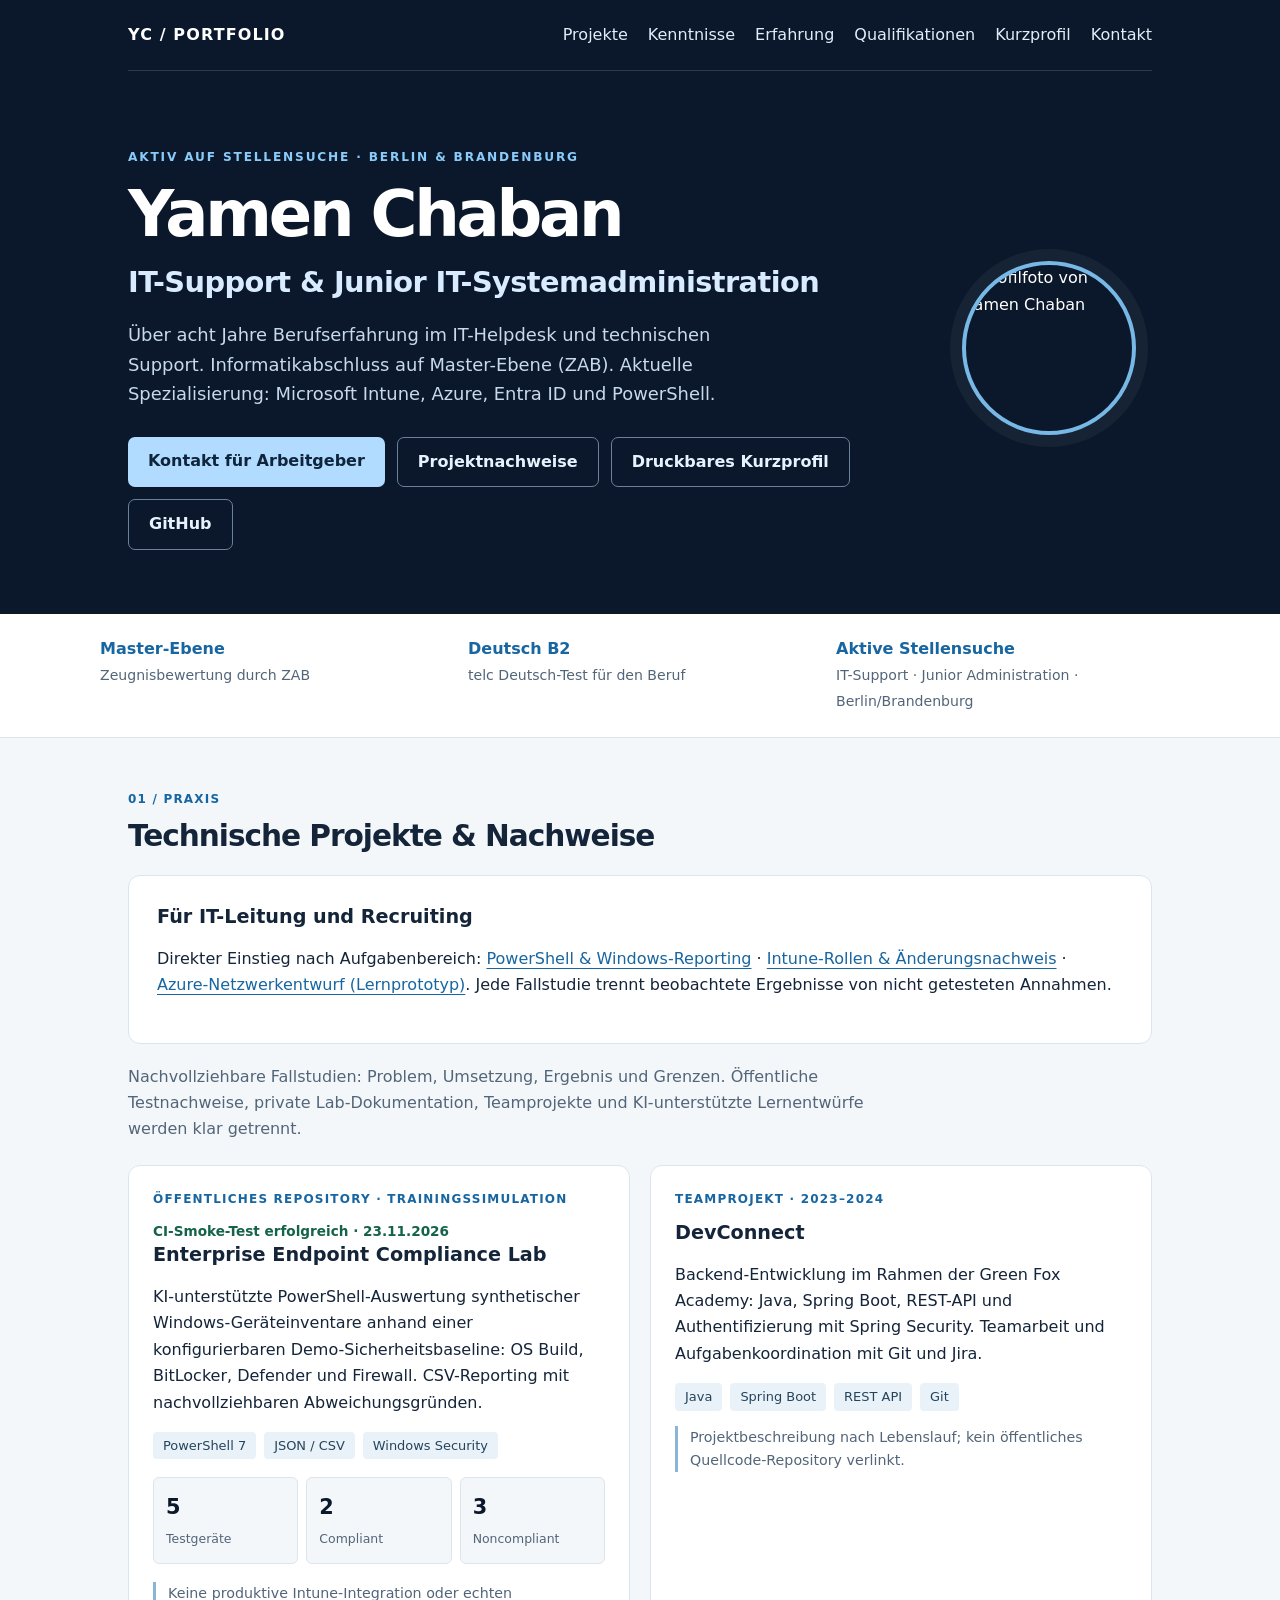
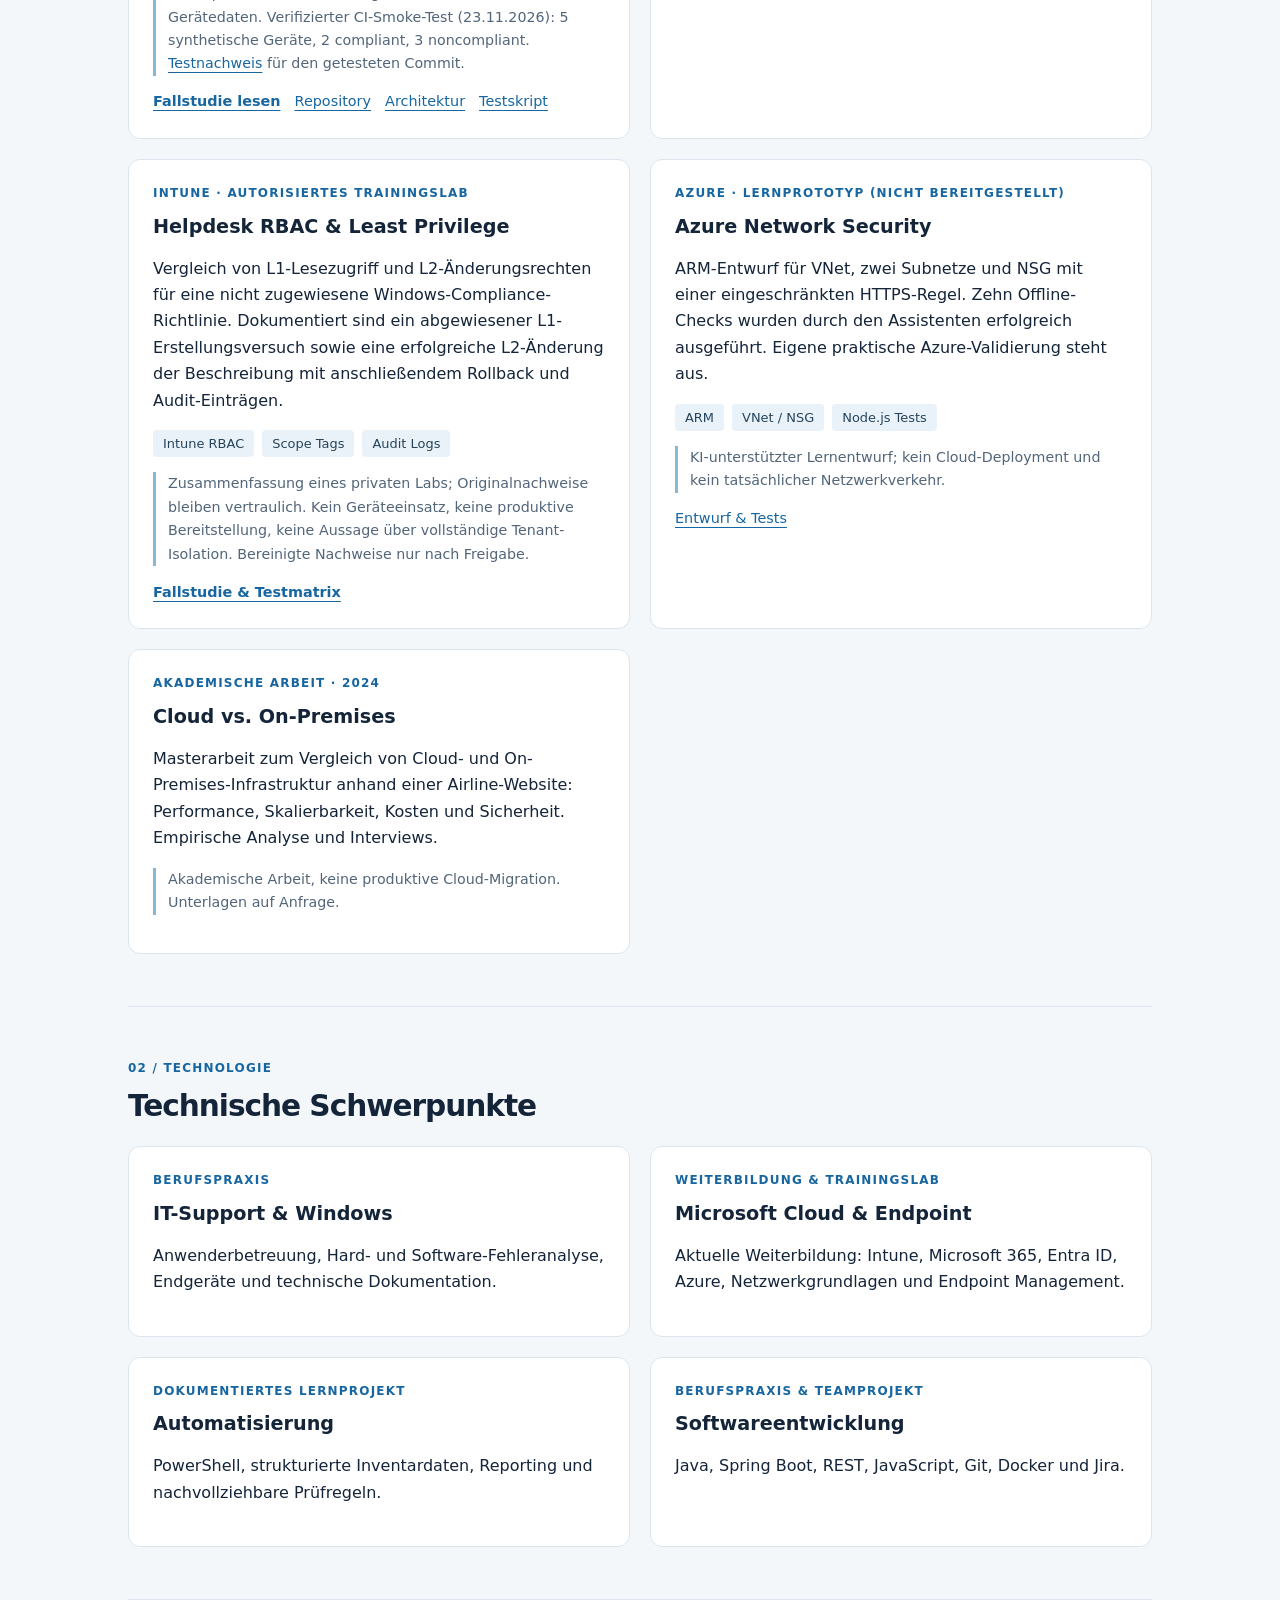
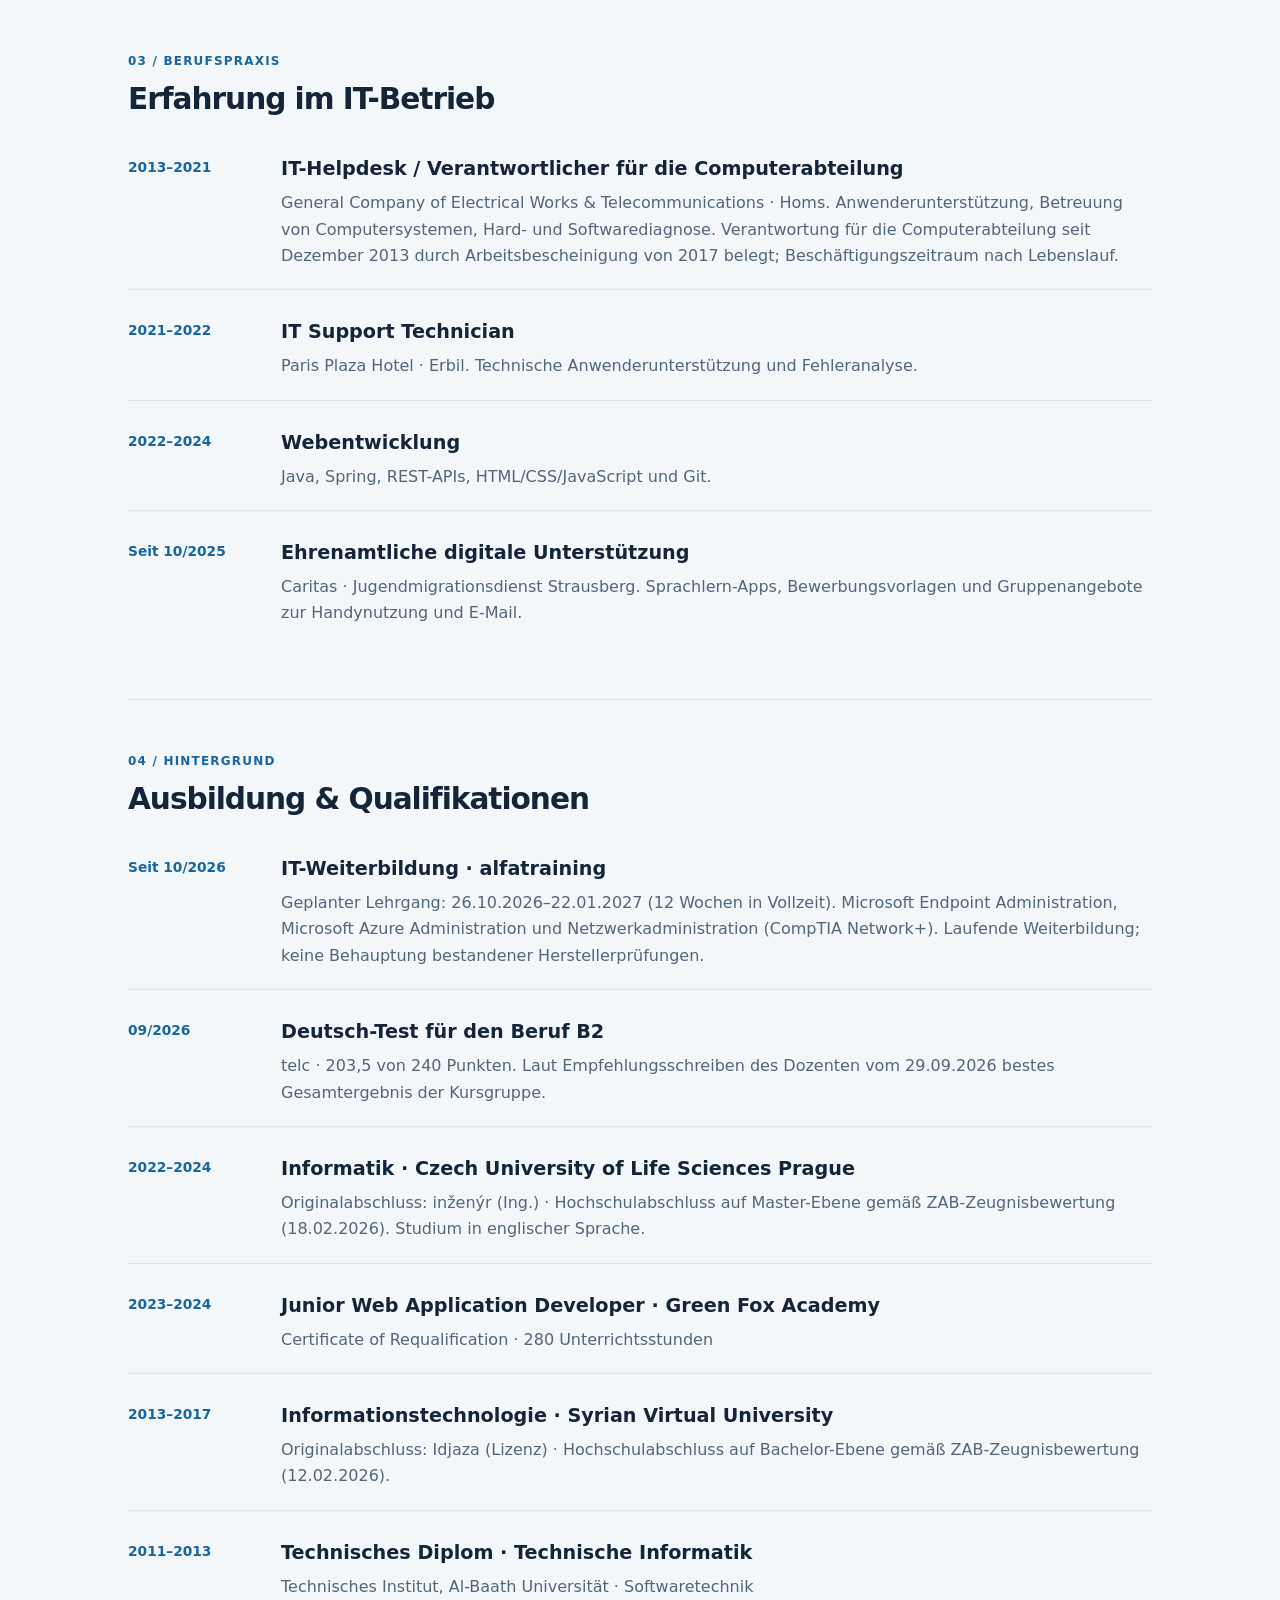
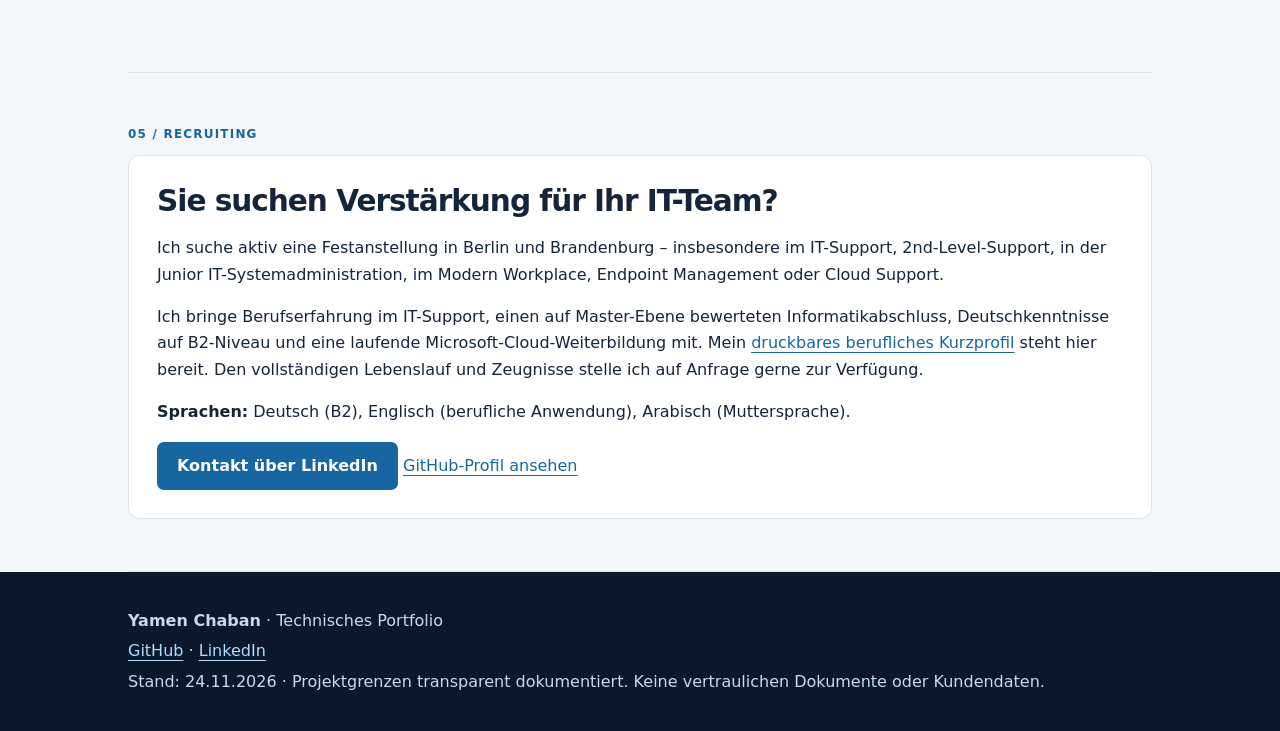
==== commit 4bbe4372: "Add hiring-team evidence navigation, RBAC case study and skill provenance" ====
--- a/docs/index.html
+++ b/docs/index.html
@@ -3,7 +3,7 @@
 <style>
 :root{color-scheme:light;--navy:#0b182b;--blue:#1766a1;--muted:#526579;--line:#dce5ed;--paper:#f4f7fa;--ink:#142439}*{box-sizing:border-box}body{margin:0;font:16px/1.65 system-ui,-apple-system,BlinkMacSystemFont,"Segoe UI",sans-serif;background:var(--paper);color:var(--ink)}a{color:var(--blue);text-underline-offset:4px}a:focus-visible{outline:3px solid #ec9e26;outline-offset:4px}.wrap{max-width:1080px;margin:auto;padding:0 28px}header{background:var(--navy);color:#fff}nav{display:flex;justify-content:space-between;align-items:center;gap:20px;flex-wrap:wrap;padding:22px 0;border-bottom:1px solid #ffffff24}nav a{color:#e0edfa;text-decoration:none}nav .links{display:flex;gap:20px;flex-wrap:wrap}.brand{font-weight:800;letter-spacing:.07em}.hero{padding:76px 0 64px;display:grid;grid-template-columns:1fr 190px;gap:48px;align-items:center}.eyebrow{color:#8acbfa;font-size:.76rem;letter-spacing:.15em;font-weight:800;text-transform:uppercase}h1{font-size:clamp(2.4rem,5vw,4.3rem);letter-spacing:-.05em;line-height:1.06;margin:14px 0}h2{font-size:1.85rem;letter-spacing:-.035em;line-height:1.2;margin:0 0 12px}h3{font-size:1.2rem;line-height:1.35;margin:0 0 8px}.hero p{max-width:660px;color:#c8d9eb;font-size:1.12rem}.portrait{width:174px;height:174px;object-fit:cover;border-radius:50%;border:4px solid #77b8e6;box-shadow:0 0 0 12px #ffffff0c}.actions{display:flex;flex-wrap:wrap;gap:12px;margin-top:28px}.action{padding:11px 20px;border-radius:7px;text-decoration:none;font-weight:700;background:#b1dcff;color:#10253b}.action.secondary{background:transparent;color:#e6f3ff;border:1px solid #6b819a}.strip{background:white;border-bottom:1px solid var(--line)}.facts{display:grid;grid-template-columns:repeat(3,1fr);gap:24px;padding:22px 0}.facts strong{display:block;color:var(--blue)}.facts span{font-size:.88rem;color:var(--muted)}main section{padding:52px 0;border-bottom:1px solid var(--line)}.intro{color:var(--muted);max-width:740px}.grid{display:grid;grid-template-columns:repeat(2,minmax(0,1fr));gap:20px;margin-top:22px}.card{background:#fff;border:1px solid var(--line);border-radius:12px;padding:24px;min-width:0}.kicker{font-size:.75rem;text-transform:uppercase;letter-spacing:.1em;color:var(--blue);font-weight:750;margin-bottom:10px}.tags{display:flex;flex-wrap:wrap;gap:8px;margin:15px 0}.tag{font-size:.81rem;padding:3px 10px;background:#eaf2f9;border-radius:4px;color:#25445c}.note{font-size:.89rem;color:var(--muted);border-left:3px solid #89b6d7;padding-left:12px}.project-links{display:flex;flex-wrap:wrap;gap:14px;font-size:.9rem}.timeline{margin-top:22px;display:grid;gap:12px}.entry{display:grid;grid-template-columns:135px 1fr;gap:18px;padding:17px 0;border-bottom:1px solid var(--line)}.entry:last-child{border:0}.date{font-size:.86rem;color:var(--blue);font-weight:750}.entry p{margin:3px 0;color:var(--muted)}footer{padding:32px 0;background:var(--navy);color:#c8d9eb}footer a{color:#b1dcff}footer p{margin:4px 0}.skip{position:absolute;left:-999px}.skip:focus{left:10px;top:10px;background:white;padding:10px;z-index:5}@media(max-width:650px){.wrap{padding:0 20px}.hero{grid-template-columns:1fr;padding:42px 0;gap:22px}.portrait{width:112px;height:112px;grid-row:1}.grid,.facts{grid-template-columns:1fr}.facts{gap:10px}.entry{grid-template-columns:1fr;gap:4px}main section{padding:36px 0}nav .links{gap:12px}}
 .role{font-size:clamp(1.25rem,2.7vw,1.8rem);color:#d9ecff;font-weight:600;line-height:1.35;letter-spacing:-.02em}.hire{background:#fff;border:1px solid var(--line);border-radius:12px;padding:28px}.hire .action{display:inline-block;background:#1766a1;color:#fff}.evidence{display:grid;grid-template-columns:repeat(3,minmax(0,1fr));gap:8px;margin:18px 0}.evidence div{padding:12px;background:#f4f7fa;border:1px solid var(--line);border-radius:6px}.evidence strong{font-size:1.3rem;display:block;color:var(--navy)}.evidence span{font-size:.78rem;color:var(--muted)}.proof{font-size:.85rem;font-weight:700;color:#16634c}.case-link{font-weight:700}.levels{margin-top:20px}.levels .kicker{margin-bottom:5px}@media(max-width:650px){.evidence div{padding:8px}.hire{padding:20px}}</style></head><body><a class="skip" href="#main">Zum Inhalt</a><header><div class="wrap"><nav aria-label="Hauptnavigation"><span class="brand">YC / PORTFOLIO</span><div class="links"><a href="#projekte">Projekte</a><a href="#kenntnisse">Kenntnisse</a><a href="#erfahrung">Erfahrung</a><a href="#qualifikationen">Qualifikationen</a><a href="kurzprofil.html">Kurzprofil</a><a href="#kontakt">Kontakt</a></div></nav><div class="hero"><div><div class="eyebrow">AKTIV AUF STELLENSUCHE · BERLIN &amp; BRANDENBURG</div><h1>Yamen Chaban</h1><h2 class="role">IT-Support &amp; Junior IT-Systemadministration</h2><p>Über acht Jahre Berufserfahrung im IT-Helpdesk und technischen Support. Informatikabschluss auf Master-Ebene (ZAB). Aktuelle Spezialisierung: Microsoft Intune, Azure, Entra ID und PowerShell.</p><div class="actions"><a class="action" href="https://www.linkedin.com/in/yamen-chaban/">Kontakt für Arbeitgeber</a><a class="action secondary" href="#projekte">Projektnachweise</a><a class="action secondary" href="kurzprofil.html">Druckbares Kurzprofil</a><a class="action secondary" href="https://github.com/yamen-chaban">GitHub</a></div></div><img class="portrait" src="https://avatars.githubusercontent.com/u/345974721?v=4" alt="Profilfoto von Yamen Chaban" width="174" height="174"></div></div></header><div class="strip"><div class="wrap facts"><div><strong>Master-Ebene</strong><span>Zeugnisbewertung durch ZAB</span></div><div><strong>Deutsch B2</strong><span>telc Deutsch-Test für den Beruf</span></div><div><strong>Aktive Stellensuche</strong><span>IT-Support · Junior Administration · Berlin/Brandenburg</span></div></div></div>
-<main id="main" class="wrap"><section id="projekte"><div class="kicker">01 / Praxis</div><h2>Technische Projekte &amp; Nachweise</h2><p class="intro">Nachvollziehbare Fallstudien: Problem, Umsetzung, Ergebnis und Grenzen. Öffentliche Testnachweise, private Lab-Dokumentation, Teamprojekte und KI-unterstützte Lernentwürfe werden klar getrennt.</p><div class="grid"><article class="card"><div class="kicker">Öffentliches Repository · Trainingssimulation</div><div class="proof">CI-Smoke-Test erfolgreich · 23.11.2026</div><h3>Enterprise Endpoint Compliance Lab</h3><p>KI-unterstützte PowerShell-Auswertung synthetischer Windows-Geräteinventare anhand einer konfigurierbaren Demo-Sicherheitsbaseline: OS Build, BitLocker, Defender und Firewall. CSV-Reporting mit nachvollziehbaren Abweichungsgründen.</p><div class="tags"><span class="tag">PowerShell 7</span><span class="tag">JSON / CSV</span><span class="tag">Windows Security</span></div><div class="evidence" aria-label="Ergebnis des CI-Tests"><div><strong>5</strong><span>Testgeräte</span></div><div><strong>2</strong><span>Compliant</span></div><div><strong>3</strong><span>Noncompliant</span></div></div><p class="note">Keine produktive Intune-Integration oder echten Gerätedaten. Verifizierter CI-Smoke-Test (23.11.2026): 5 synthetische Geräte, 2 compliant, 3 noncompliant. <a href="https://github.com/yamen-chaban/enterprise-endpoint-compliance-lab/actions/runs/45266467933">Testnachweis</a> für den getesteten Commit.</p><div class="project-links"><a class="case-link" href="endpoint-compliance.html">Fallstudie lesen</a><a href="https://github.com/yamen-chaban/enterprise-endpoint-compliance-lab">Repository</a><a href="https://github.com/yamen-chaban/enterprise-endpoint-compliance-lab/blob/main/docs/architecture.md">Architektur</a><a href="https://github.com/yamen-chaban/enterprise-endpoint-compliance-lab/blob/main/tests/Test-EndpointComplianceReport.ps1">Testskript</a></div></article><article class="card"><div class="kicker">Teamprojekt · 2023–2024</div><h3>DevConnect</h3><p>Backend-Entwicklung im Rahmen der Green Fox Academy: Java, Spring Boot, REST-API und Authentifizierung mit Spring Security. Teamarbeit und Aufgabenkoordination mit Git und Jira.</p><div class="tags"><span class="tag">Java</span><span class="tag">Spring Boot</span><span class="tag">REST API</span><span class="tag">Git</span></div><p class="note">Projektbeschreibung nach Lebenslauf; kein öffentliches Quellcode-Repository verlinkt.</p></article><article class="card"><div class="kicker">Intune · Autorisiertes Trainingslab</div><h3>Helpdesk RBAC &amp; Least Privilege</h3><p>Vergleich von L1-Lesezugriff und L2-Änderungsrechten für eine nicht zugewiesene Windows-Compliance-Richtlinie. Dokumentiert sind ein abgewiesener L1-Erstellungsversuch sowie eine erfolgreiche L2-Änderung der Beschreibung mit anschließendem Rollback und Audit-Einträgen.</p><div class="tags"><span class="tag">Intune RBAC</span><span class="tag">Scope Tags</span><span class="tag">Audit Logs</span></div><p class="note">Zusammenfassung eines privaten Labs; Originalnachweise bleiben vertraulich. Kein Geräteeinsatz, keine produktive Bereitstellung, keine Aussage über vollständige Tenant-Isolation. Bereinigte Nachweise nur nach Freigabe.</p></article><article class="card"><div class="kicker">Azure · Lernprototyp (nicht bereitgestellt)</div><h3>Azure Network Security</h3><p>ARM-Entwurf für VNet, zwei Subnetze und NSG mit einer eingeschränkten HTTPS-Regel. Zehn Offline-Checks wurden durch den Assistenten erfolgreich ausgeführt. Eigene praktische Azure-Validierung steht aus.</p><div class="tags"><span class="tag">ARM</span><span class="tag">VNet / NSG</span><span class="tag">Node.js Tests</span></div><p class="note">KI-unterstützter Lernentwurf; kein Cloud-Deployment und kein tatsächlicher Netzwerkverkehr.</p><div class="project-links"><a href="https://github.com/yamen-chaban/yamen-chaban/tree/main/labs/azure-network-security">Entwurf &amp; Tests</a></div></article><article class="card"><div class="kicker">Akademische Arbeit · 2024</div><h3>Cloud vs. On-Premises</h3><p>Masterarbeit zum Vergleich von Cloud- und On-Premises-Infrastruktur anhand einer Airline-Website: Performance, Skalierbarkeit, Kosten und Sicherheit. Empirische Analyse und Interviews.</p><p class="note">Akademische Arbeit, keine produktive Cloud-Migration. Unterlagen auf Anfrage.</p></article></div></section>
-<section id="kenntnisse"><div class="kicker">02 / Technologie</div><h2>Technische Schwerpunkte</h2><div class="grid"><article class="card"><h3>IT-Support &amp; Windows</h3><p>Anwenderbetreuung, Hard- und Software-Fehleranalyse, Endgeräte und technische Dokumentation.</p></article><article class="card"><h3>Microsoft Cloud &amp; Endpoint</h3><p>Aktuelle Weiterbildung: Intune, Microsoft 365, Entra ID, Azure, Netzwerkgrundlagen und Endpoint Management.</p></article><article class="card"><h3>Automatisierung</h3><p>PowerShell, strukturierte Inventardaten, Reporting und nachvollziehbare Prüfregeln.</p></article><article class="card"><h3>Softwareentwicklung</h3><p>Java, Spring Boot, REST, JavaScript, Git, Docker und Jira.</p></article></div></section>
+<main id="main" class="wrap"><section id="projekte"><div class="kicker">01 / Praxis</div><h2>Technische Projekte &amp; Nachweise</h2><div class="hire" style="margin:20px 0"><h3>Für IT-Leitung und Recruiting</h3><p>Direkter Einstieg nach Aufgabenbereich: <a href="endpoint-compliance.html">PowerShell &amp; Windows-Reporting</a> · <a href="intune-rbac.html">Intune-Rollen &amp; Änderungsnachweis</a> · <a href="https://github.com/yamen-chaban/yamen-chaban/tree/main/labs/azure-network-security">Azure-Netzwerkentwurf (Lernprototyp)</a>. Jede Fallstudie trennt beobachtete Ergebnisse von nicht getesteten Annahmen.</p></div><p class="intro">Nachvollziehbare Fallstudien: Problem, Umsetzung, Ergebnis und Grenzen. Öffentliche Testnachweise, private Lab-Dokumentation, Teamprojekte und KI-unterstützte Lernentwürfe werden klar getrennt.</p><div class="grid"><article class="card"><div class="kicker">Öffentliches Repository · Trainingssimulation</div><div class="proof">CI-Smoke-Test erfolgreich · 23.11.2026</div><h3>Enterprise Endpoint Compliance Lab</h3><p>KI-unterstützte PowerShell-Auswertung synthetischer Windows-Geräteinventare anhand einer konfigurierbaren Demo-Sicherheitsbaseline: OS Build, BitLocker, Defender und Firewall. CSV-Reporting mit nachvollziehbaren Abweichungsgründen.</p><div class="tags"><span class="tag">PowerShell 7</span><span class="tag">JSON / CSV</span><span class="tag">Windows Security</span></div><div class="evidence" aria-label="Ergebnis des CI-Tests"><div><strong>5</strong><span>Testgeräte</span></div><div><strong>2</strong><span>Compliant</span></div><div><strong>3</strong><span>Noncompliant</span></div></div><p class="note">Keine produktive Intune-Integration oder echten Gerätedaten. Verifizierter CI-Smoke-Test (23.11.2026): 5 synthetische Geräte, 2 compliant, 3 noncompliant. <a href="https://github.com/yamen-chaban/enterprise-endpoint-compliance-lab/actions/runs/45266467933">Testnachweis</a> für den getesteten Commit.</p><div class="project-links"><a class="case-link" href="endpoint-compliance.html">Fallstudie lesen</a><a href="https://github.com/yamen-chaban/enterprise-endpoint-compliance-lab">Repository</a><a href="https://github.com/yamen-chaban/enterprise-endpoint-compliance-lab/blob/main/docs/architecture.md">Architektur</a><a href="https://github.com/yamen-chaban/enterprise-endpoint-compliance-lab/blob/main/tests/Test-EndpointComplianceReport.ps1">Testskript</a></div></article><article class="card"><div class="kicker">Teamprojekt · 2023–2024</div><h3>DevConnect</h3><p>Backend-Entwicklung im Rahmen der Green Fox Academy: Java, Spring Boot, REST-API und Authentifizierung mit Spring Security. Teamarbeit und Aufgabenkoordination mit Git und Jira.</p><div class="tags"><span class="tag">Java</span><span class="tag">Spring Boot</span><span class="tag">REST API</span><span class="tag">Git</span></div><p class="note">Projektbeschreibung nach Lebenslauf; kein öffentliches Quellcode-Repository verlinkt.</p></article><article class="card"><div class="kicker">Intune · Autorisiertes Trainingslab</div><h3>Helpdesk RBAC &amp; Least Privilege</h3><p>Vergleich von L1-Lesezugriff und L2-Änderungsrechten für eine nicht zugewiesene Windows-Compliance-Richtlinie. Dokumentiert sind ein abgewiesener L1-Erstellungsversuch sowie eine erfolgreiche L2-Änderung der Beschreibung mit anschließendem Rollback und Audit-Einträgen.</p><div class="tags"><span class="tag">Intune RBAC</span><span class="tag">Scope Tags</span><span class="tag">Audit Logs</span></div><p class="note">Zusammenfassung eines privaten Labs; Originalnachweise bleiben vertraulich. Kein Geräteeinsatz, keine produktive Bereitstellung, keine Aussage über vollständige Tenant-Isolation. Bereinigte Nachweise nur nach Freigabe.</p><div class="project-links"><a class="case-link" href="intune-rbac.html">Fallstudie &amp; Testmatrix</a></div></article><article class="card"><div class="kicker">Azure · Lernprototyp (nicht bereitgestellt)</div><h3>Azure Network Security</h3><p>ARM-Entwurf für VNet, zwei Subnetze und NSG mit einer eingeschränkten HTTPS-Regel. Zehn Offline-Checks wurden durch den Assistenten erfolgreich ausgeführt. Eigene praktische Azure-Validierung steht aus.</p><div class="tags"><span class="tag">ARM</span><span class="tag">VNet / NSG</span><span class="tag">Node.js Tests</span></div><p class="note">KI-unterstützter Lernentwurf; kein Cloud-Deployment und kein tatsächlicher Netzwerkverkehr.</p><div class="project-links"><a href="https://github.com/yamen-chaban/yamen-chaban/tree/main/labs/azure-network-security">Entwurf &amp; Tests</a></div></article><article class="card"><div class="kicker">Akademische Arbeit · 2024</div><h3>Cloud vs. On-Premises</h3><p>Masterarbeit zum Vergleich von Cloud- und On-Premises-Infrastruktur anhand einer Airline-Website: Performance, Skalierbarkeit, Kosten und Sicherheit. Empirische Analyse und Interviews.</p><p class="note">Akademische Arbeit, keine produktive Cloud-Migration. Unterlagen auf Anfrage.</p></article></div></section>
+<section id="kenntnisse"><div class="kicker">02 / Technologie</div><h2>Technische Schwerpunkte</h2><div class="grid"><article class="card"><div class="kicker">Berufspraxis</div><h3>IT-Support &amp; Windows</h3><p>Anwenderbetreuung, Hard- und Software-Fehleranalyse, Endgeräte und technische Dokumentation.</p></article><article class="card"><div class="kicker">Weiterbildung &amp; Trainingslab</div><h3>Microsoft Cloud &amp; Endpoint</h3><p>Aktuelle Weiterbildung: Intune, Microsoft 365, Entra ID, Azure, Netzwerkgrundlagen und Endpoint Management.</p></article><article class="card"><div class="kicker">Dokumentiertes Lernprojekt</div><h3>Automatisierung</h3><p>PowerShell, strukturierte Inventardaten, Reporting und nachvollziehbare Prüfregeln.</p></article><article class="card"><div class="kicker">Berufspraxis &amp; Teamprojekt</div><h3>Softwareentwicklung</h3><p>Java, Spring Boot, REST, JavaScript, Git, Docker und Jira.</p></article></div></section>
 <section id="erfahrung"><div class="kicker">03 / Berufspraxis</div><h2>Erfahrung im IT-Betrieb</h2><div class="timeline"><div class="entry"><div class="date">2013–2021</div><div><h3>IT-Helpdesk / Verantwortlicher für die Computerabteilung</h3><p>General Company of Electrical Works &amp; Telecommunications · Homs. Anwenderunterstützung, Betreuung von Computersystemen, Hard- und Softwarediagnose. Verantwortung für die Computerabteilung seit Dezember 2013 durch Arbeitsbescheinigung von 2017 belegt; Beschäftigungszeitraum nach Lebenslauf.</p></div></div><div class="entry"><div class="date">2021–2022</div><div><h3>IT Support Technician</h3><p>Paris Plaza Hotel · Erbil. Technische Anwenderunterstützung und Fehleranalyse.</p></div></div><div class="entry"><div class="date">2022–2024</div><div><h3>Webentwicklung</h3><p>Java, Spring, REST-APIs, HTML/CSS/JavaScript und Git.</p></div></div><div class="entry"><div class="date">Seit 10/2025</div><div><h3>Ehrenamtliche digitale Unterstützung</h3><p>Caritas · Jugendmigrationsdienst Strausberg. Sprachlern-Apps, Bewerbungsvorlagen und Gruppenangebote zur Handynutzung und E-Mail.</p></div></div></div></section><section id="qualifikationen"><div class="kicker">04 / Hintergrund</div><h2>Ausbildung &amp; Qualifikationen</h2><div class="timeline"><div class="entry"><div class="date">Seit 10/2026</div><div><h3>IT-Weiterbildung · alfatraining</h3><p>Geplanter Lehrgang: 26.10.2026–22.01.2027 (12 Wochen in Vollzeit). Microsoft Endpoint Administration, Microsoft Azure Administration und Netzwerkadministration (CompTIA Network+). Laufende Weiterbildung; keine Behauptung bestandener Herstellerprüfungen.</p></div></div><div class="entry"><div class="date">09/2026</div><div><h3>Deutsch-Test für den Beruf B2</h3><p>telc · 203,5 von 240 Punkten. Laut Empfehlungsschreiben des Dozenten vom 29.09.2026 bestes Gesamtergebnis der Kursgruppe.</p></div></div><div class="entry"><div class="date">2022–2024</div><div><h3>Informatik · Czech University of Life Sciences Prague</h3><p>Originalabschluss: inženýr (Ing.) · Hochschulabschluss auf Master-Ebene gemäß ZAB-Zeugnisbewertung (18.02.2026). Studium in englischer Sprache.</p></div></div><div class="entry"><div class="date">2023–2024</div><div><h3>Junior Web Application Developer · Green Fox Academy</h3><p>Certificate of Requalification · 280 Unterrichtsstunden</p></div></div><div class="entry"><div class="date">2013–2017</div><div><h3>Informationstechnologie · Syrian Virtual University</h3><p>Originalabschluss: Idjaza (Lizenz) · Hochschulabschluss auf Bachelor-Ebene gemäß ZAB-Zeugnisbewertung (12.02.2026).</p></div></div><div class="entry"><div class="date">2011–2013</div><div><h3>Technisches Diplom · Technische Informatik</h3><p>Technisches Institut, Al-Baath Universität · Softwaretechnik</p></div></div></div></section>
-<section id="kontakt"><div class="kicker">05 / Recruiting</div><div class="hire"><h2>Sie suchen Verstärkung für Ihr IT-Team?</h2><p>Ich suche aktiv eine Festanstellung in Berlin und Brandenburg – insbesondere im IT-Support, 2nd-Level-Support, in der Junior IT-Systemadministration, im Modern Workplace, Endpoint Management oder Cloud Support.</p><p>Ich bringe Berufserfahrung im IT-Support, einen auf Master-Ebene bewerteten Informatikabschluss, Deutschkenntnisse auf B2-Niveau und eine laufende Microsoft-Cloud-Weiterbildung mit. Mein <a href="kurzprofil.html">druckbares berufliches Kurzprofil</a> steht hier bereit. Den vollständigen Lebenslauf und Zeugnisse stelle ich auf Anfrage gerne zur Verfügung.</p><p><strong>Sprachen:</strong> Deutsch (B2), Englisch (berufliche Anwendung), Arabisch (Muttersprache).</p><a class="action" href="https://www.linkedin.com/in/yamen-chaban/">Kontakt über LinkedIn</a> <a href="https://github.com/yamen-chaban">GitHub-Profil ansehen</a></div></section></main><footer><div class="wrap"><p><strong>Yamen Chaban</strong> · Technisches Portfolio</p><p><a href="https://github.com/yamen-chaban">GitHub</a> · <a href="https://www.linkedin.com/in/yamen-chaban/">LinkedIn</a></p><p>Projektgrenzen transparent dokumentiert. Keine vertraulichen Dokumente oder Kundendaten.</p></div></footer></body></html>+<section id="kontakt"><div class="kicker">05 / Recruiting</div><div class="hire"><h2>Sie suchen Verstärkung für Ihr IT-Team?</h2><p>Ich suche aktiv eine Festanstellung in Berlin und Brandenburg – insbesondere im IT-Support, 2nd-Level-Support, in der Junior IT-Systemadministration, im Modern Workplace, Endpoint Management oder Cloud Support.</p><p>Ich bringe Berufserfahrung im IT-Support, einen auf Master-Ebene bewerteten Informatikabschluss, Deutschkenntnisse auf B2-Niveau und eine laufende Microsoft-Cloud-Weiterbildung mit. Mein <a href="kurzprofil.html">druckbares berufliches Kurzprofil</a> steht hier bereit. Den vollständigen Lebenslauf und Zeugnisse stelle ich auf Anfrage gerne zur Verfügung.</p><p><strong>Sprachen:</strong> Deutsch (B2), Englisch (berufliche Anwendung), Arabisch (Muttersprache).</p><a class="action" href="https://www.linkedin.com/in/yamen-chaban/">Kontakt über LinkedIn</a> <a href="https://github.com/yamen-chaban">GitHub-Profil ansehen</a></div></section></main><footer><div class="wrap"><p><strong>Yamen Chaban</strong> · Technisches Portfolio</p><p><a href="https://github.com/yamen-chaban">GitHub</a> · <a href="https://www.linkedin.com/in/yamen-chaban/">LinkedIn</a></p><p>Stand: 24.11.2026 · Projektgrenzen transparent dokumentiert. Keine vertraulichen Dokumente oder Kundendaten.</p></div></footer></body></html>
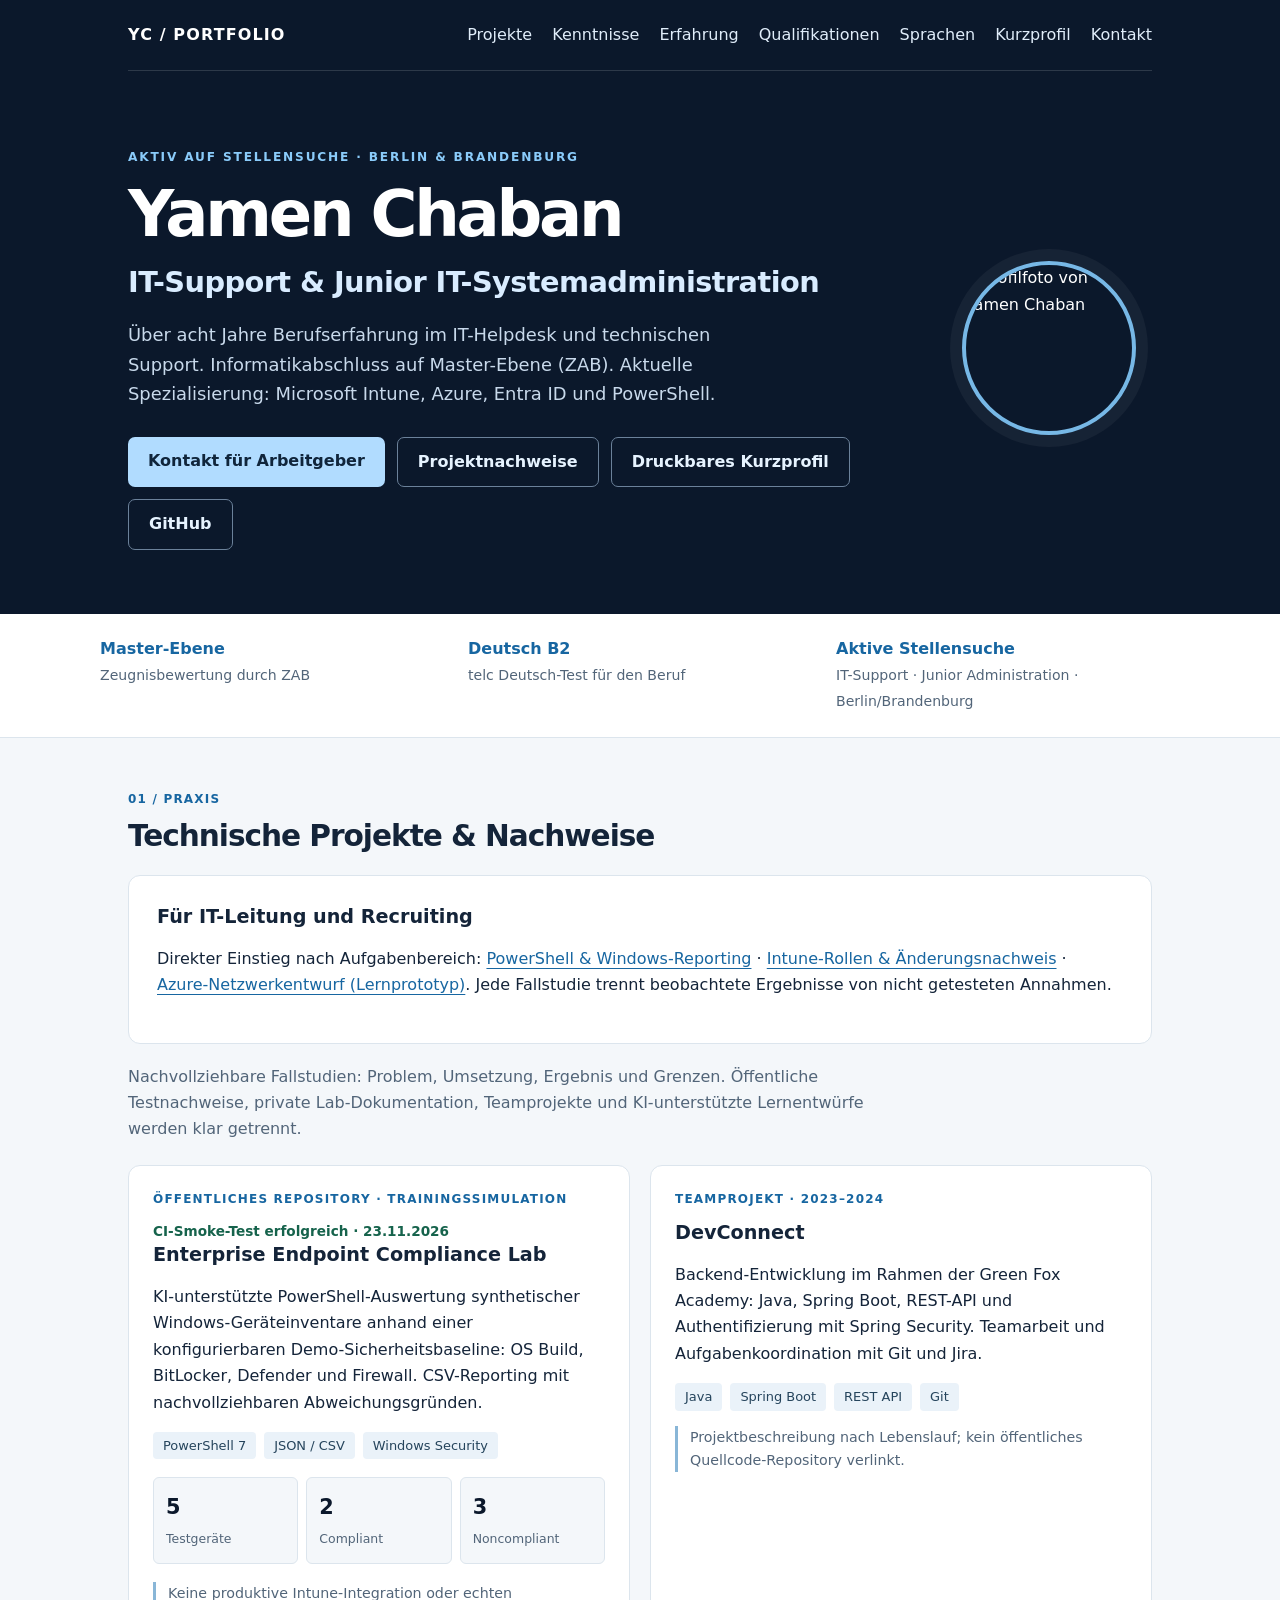
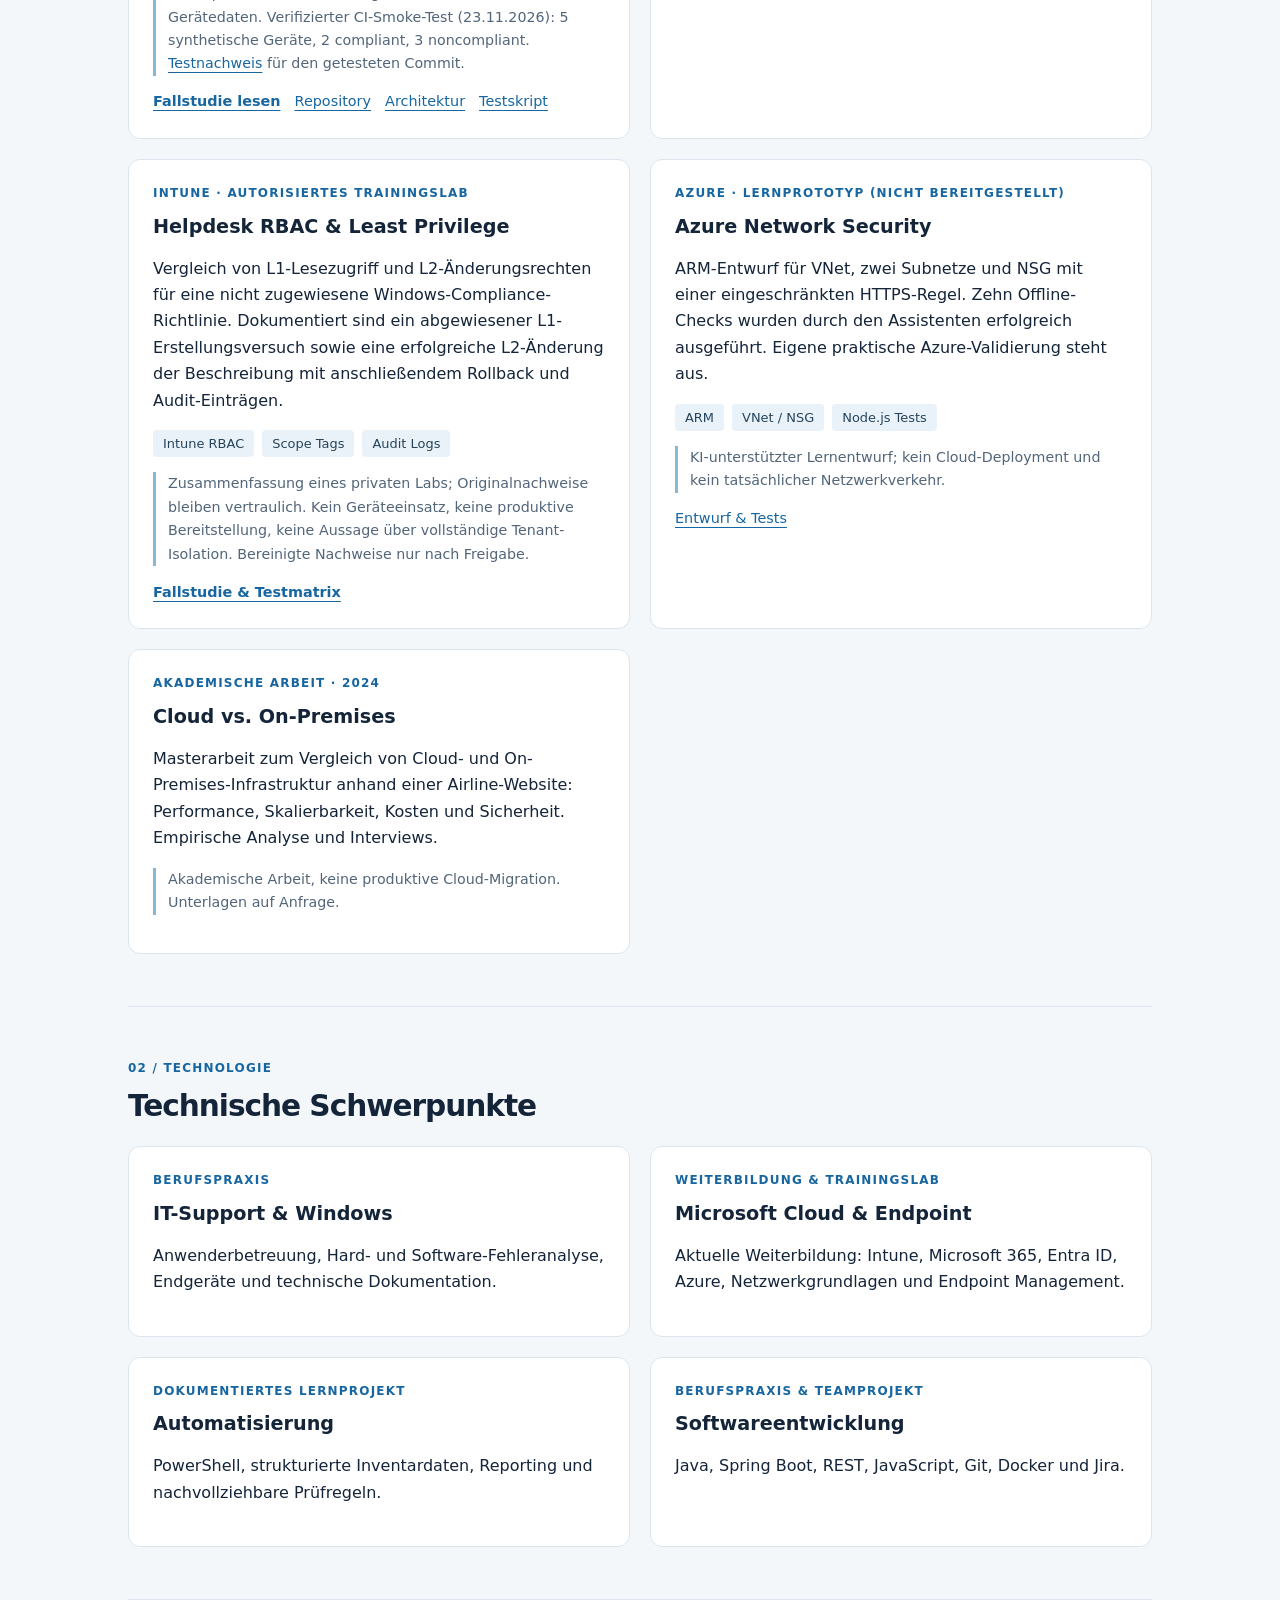
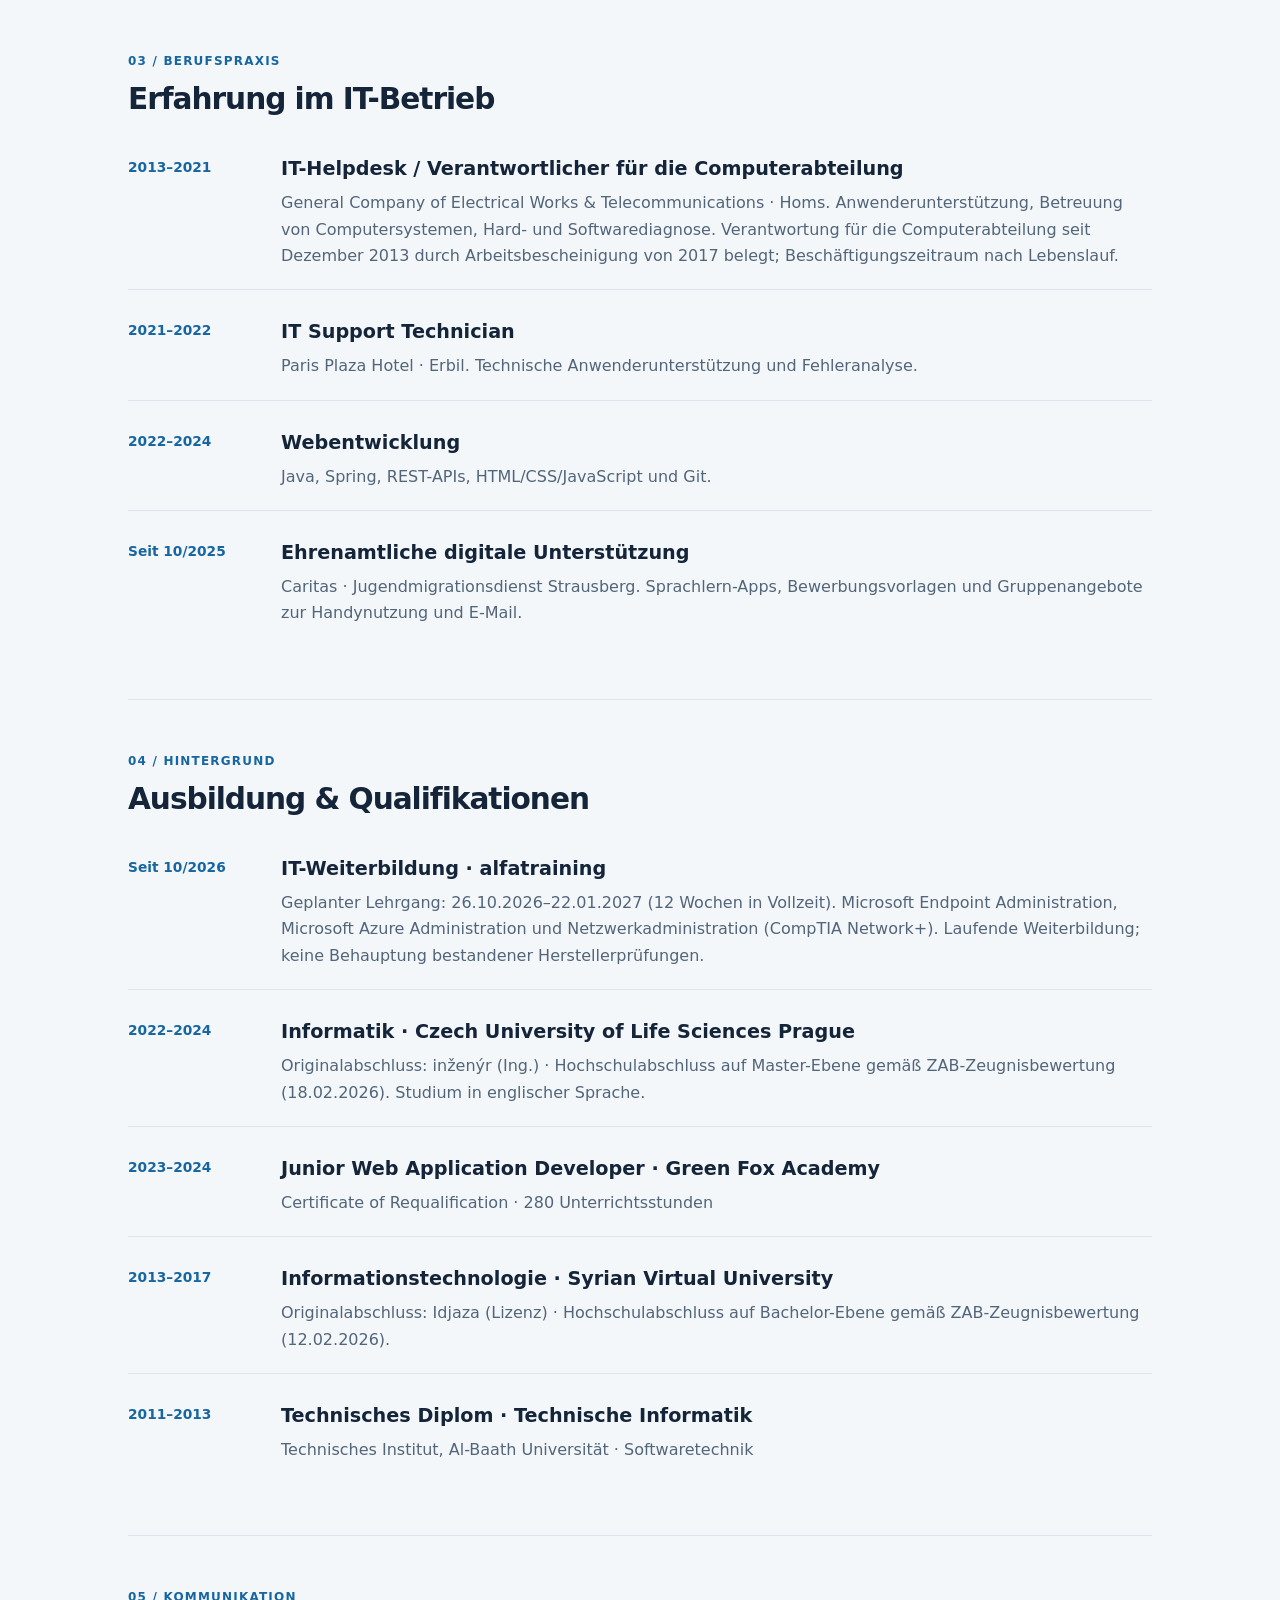
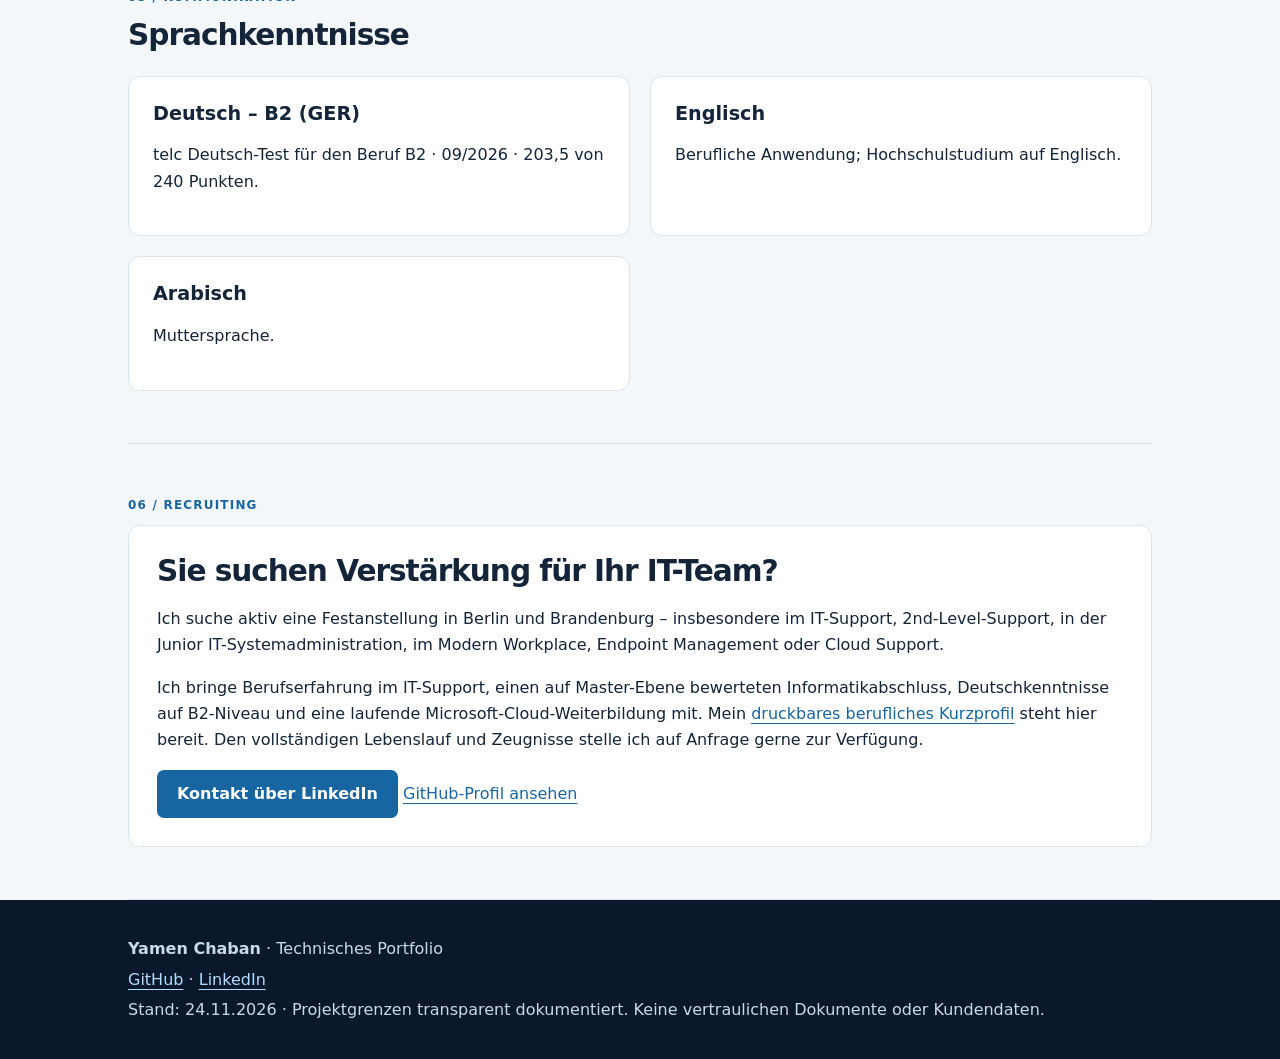
==== commit c6d9482e: "Separate language proficiency from education and professional qualifications" ====
--- a/docs/index.html
+++ b/docs/index.html
@@ -2,8 +2,9 @@
 <html lang="de"><head><meta charset="utf-8"><meta name="viewport" content="width=device-width,initial-scale=1"><meta name="description" content="Yamen Chaban – IT-Support, Systemadministration, Microsoft Cloud und PowerShell. Technisches Portfolio mit dokumentierten Projekten."><meta name="theme-color" content="#0b182b"><title>Yamen Chaban | IT Infrastructure & Cloud</title>
 <style>
 :root{color-scheme:light;--navy:#0b182b;--blue:#1766a1;--muted:#526579;--line:#dce5ed;--paper:#f4f7fa;--ink:#142439}*{box-sizing:border-box}body{margin:0;font:16px/1.65 system-ui,-apple-system,BlinkMacSystemFont,"Segoe UI",sans-serif;background:var(--paper);color:var(--ink)}a{color:var(--blue);text-underline-offset:4px}a:focus-visible{outline:3px solid #ec9e26;outline-offset:4px}.wrap{max-width:1080px;margin:auto;padding:0 28px}header{background:var(--navy);color:#fff}nav{display:flex;justify-content:space-between;align-items:center;gap:20px;flex-wrap:wrap;padding:22px 0;border-bottom:1px solid #ffffff24}nav a{color:#e0edfa;text-decoration:none}nav .links{display:flex;gap:20px;flex-wrap:wrap}.brand{font-weight:800;letter-spacing:.07em}.hero{padding:76px 0 64px;display:grid;grid-template-columns:1fr 190px;gap:48px;align-items:center}.eyebrow{color:#8acbfa;font-size:.76rem;letter-spacing:.15em;font-weight:800;text-transform:uppercase}h1{font-size:clamp(2.4rem,5vw,4.3rem);letter-spacing:-.05em;line-height:1.06;margin:14px 0}h2{font-size:1.85rem;letter-spacing:-.035em;line-height:1.2;margin:0 0 12px}h3{font-size:1.2rem;line-height:1.35;margin:0 0 8px}.hero p{max-width:660px;color:#c8d9eb;font-size:1.12rem}.portrait{width:174px;height:174px;object-fit:cover;border-radius:50%;border:4px solid #77b8e6;box-shadow:0 0 0 12px #ffffff0c}.actions{display:flex;flex-wrap:wrap;gap:12px;margin-top:28px}.action{padding:11px 20px;border-radius:7px;text-decoration:none;font-weight:700;background:#b1dcff;color:#10253b}.action.secondary{background:transparent;color:#e6f3ff;border:1px solid #6b819a}.strip{background:white;border-bottom:1px solid var(--line)}.facts{display:grid;grid-template-columns:repeat(3,1fr);gap:24px;padding:22px 0}.facts strong{display:block;color:var(--blue)}.facts span{font-size:.88rem;color:var(--muted)}main section{padding:52px 0;border-bottom:1px solid var(--line)}.intro{color:var(--muted);max-width:740px}.grid{display:grid;grid-template-columns:repeat(2,minmax(0,1fr));gap:20px;margin-top:22px}.card{background:#fff;border:1px solid var(--line);border-radius:12px;padding:24px;min-width:0}.kicker{font-size:.75rem;text-transform:uppercase;letter-spacing:.1em;color:var(--blue);font-weight:750;margin-bottom:10px}.tags{display:flex;flex-wrap:wrap;gap:8px;margin:15px 0}.tag{font-size:.81rem;padding:3px 10px;background:#eaf2f9;border-radius:4px;color:#25445c}.note{font-size:.89rem;color:var(--muted);border-left:3px solid #89b6d7;padding-left:12px}.project-links{display:flex;flex-wrap:wrap;gap:14px;font-size:.9rem}.timeline{margin-top:22px;display:grid;gap:12px}.entry{display:grid;grid-template-columns:135px 1fr;gap:18px;padding:17px 0;border-bottom:1px solid var(--line)}.entry:last-child{border:0}.date{font-size:.86rem;color:var(--blue);font-weight:750}.entry p{margin:3px 0;color:var(--muted)}footer{padding:32px 0;background:var(--navy);color:#c8d9eb}footer a{color:#b1dcff}footer p{margin:4px 0}.skip{position:absolute;left:-999px}.skip:focus{left:10px;top:10px;background:white;padding:10px;z-index:5}@media(max-width:650px){.wrap{padding:0 20px}.hero{grid-template-columns:1fr;padding:42px 0;gap:22px}.portrait{width:112px;height:112px;grid-row:1}.grid,.facts{grid-template-columns:1fr}.facts{gap:10px}.entry{grid-template-columns:1fr;gap:4px}main section{padding:36px 0}nav .links{gap:12px}}
-.role{font-size:clamp(1.25rem,2.7vw,1.8rem);color:#d9ecff;font-weight:600;line-height:1.35;letter-spacing:-.02em}.hire{background:#fff;border:1px solid var(--line);border-radius:12px;padding:28px}.hire .action{display:inline-block;background:#1766a1;color:#fff}.evidence{display:grid;grid-template-columns:repeat(3,minmax(0,1fr));gap:8px;margin:18px 0}.evidence div{padding:12px;background:#f4f7fa;border:1px solid var(--line);border-radius:6px}.evidence strong{font-size:1.3rem;display:block;color:var(--navy)}.evidence span{font-size:.78rem;color:var(--muted)}.proof{font-size:.85rem;font-weight:700;color:#16634c}.case-link{font-weight:700}.levels{margin-top:20px}.levels .kicker{margin-bottom:5px}@media(max-width:650px){.evidence div{padding:8px}.hire{padding:20px}}</style></head><body><a class="skip" href="#main">Zum Inhalt</a><header><div class="wrap"><nav aria-label="Hauptnavigation"><span class="brand">YC / PORTFOLIO</span><div class="links"><a href="#projekte">Projekte</a><a href="#kenntnisse">Kenntnisse</a><a href="#erfahrung">Erfahrung</a><a href="#qualifikationen">Qualifikationen</a><a href="kurzprofil.html">Kurzprofil</a><a href="#kontakt">Kontakt</a></div></nav><div class="hero"><div><div class="eyebrow">AKTIV AUF STELLENSUCHE · BERLIN &amp; BRANDENBURG</div><h1>Yamen Chaban</h1><h2 class="role">IT-Support &amp; Junior IT-Systemadministration</h2><p>Über acht Jahre Berufserfahrung im IT-Helpdesk und technischen Support. Informatikabschluss auf Master-Ebene (ZAB). Aktuelle Spezialisierung: Microsoft Intune, Azure, Entra ID und PowerShell.</p><div class="actions"><a class="action" href="https://www.linkedin.com/in/yamen-chaban/">Kontakt für Arbeitgeber</a><a class="action secondary" href="#projekte">Projektnachweise</a><a class="action secondary" href="kurzprofil.html">Druckbares Kurzprofil</a><a class="action secondary" href="https://github.com/yamen-chaban">GitHub</a></div></div><img class="portrait" src="https://avatars.githubusercontent.com/u/345974721?v=4" alt="Profilfoto von Yamen Chaban" width="174" height="174"></div></div></header><div class="strip"><div class="wrap facts"><div><strong>Master-Ebene</strong><span>Zeugnisbewertung durch ZAB</span></div><div><strong>Deutsch B2</strong><span>telc Deutsch-Test für den Beruf</span></div><div><strong>Aktive Stellensuche</strong><span>IT-Support · Junior Administration · Berlin/Brandenburg</span></div></div></div>
+.role{font-size:clamp(1.25rem,2.7vw,1.8rem);color:#d9ecff;font-weight:600;line-height:1.35;letter-spacing:-.02em}.hire{background:#fff;border:1px solid var(--line);border-radius:12px;padding:28px}.hire .action{display:inline-block;background:#1766a1;color:#fff}.evidence{display:grid;grid-template-columns:repeat(3,minmax(0,1fr));gap:8px;margin:18px 0}.evidence div{padding:12px;background:#f4f7fa;border:1px solid var(--line);border-radius:6px}.evidence strong{font-size:1.3rem;display:block;color:var(--navy)}.evidence span{font-size:.78rem;color:var(--muted)}.proof{font-size:.85rem;font-weight:700;color:#16634c}.case-link{font-weight:700}.levels{margin-top:20px}.levels .kicker{margin-bottom:5px}@media(max-width:650px){.evidence div{padding:8px}.hire{padding:20px}}</style></head><body><a class="skip" href="#main">Zum Inhalt</a><header><div class="wrap"><nav aria-label="Hauptnavigation"><span class="brand">YC / PORTFOLIO</span><div class="links"><a href="#projekte">Projekte</a><a href="#kenntnisse">Kenntnisse</a><a href="#erfahrung">Erfahrung</a><a href="#qualifikationen">Qualifikationen</a><a href="#sprachen">Sprachen</a><a href="kurzprofil.html">Kurzprofil</a><a href="#kontakt">Kontakt</a></div></nav><div class="hero"><div><div class="eyebrow">AKTIV AUF STELLENSUCHE · BERLIN &amp; BRANDENBURG</div><h1>Yamen Chaban</h1><h2 class="role">IT-Support &amp; Junior IT-Systemadministration</h2><p>Über acht Jahre Berufserfahrung im IT-Helpdesk und technischen Support. Informatikabschluss auf Master-Ebene (ZAB). Aktuelle Spezialisierung: Microsoft Intune, Azure, Entra ID und PowerShell.</p><div class="actions"><a class="action" href="https://www.linkedin.com/in/yamen-chaban/">Kontakt für Arbeitgeber</a><a class="action secondary" href="#projekte">Projektnachweise</a><a class="action secondary" href="kurzprofil.html">Druckbares Kurzprofil</a><a class="action secondary" href="https://github.com/yamen-chaban">GitHub</a></div></div><img class="portrait" src="https://avatars.githubusercontent.com/u/345974721?v=4" alt="Profilfoto von Yamen Chaban" width="174" height="174"></div></div></header><div class="strip"><div class="wrap facts"><div><strong>Master-Ebene</strong><span>Zeugnisbewertung durch ZAB</span></div><div><strong>Deutsch B2</strong><span>telc Deutsch-Test für den Beruf</span></div><div><strong>Aktive Stellensuche</strong><span>IT-Support · Junior Administration · Berlin/Brandenburg</span></div></div></div>
 <main id="main" class="wrap"><section id="projekte"><div class="kicker">01 / Praxis</div><h2>Technische Projekte &amp; Nachweise</h2><div class="hire" style="margin:20px 0"><h3>Für IT-Leitung und Recruiting</h3><p>Direkter Einstieg nach Aufgabenbereich: <a href="endpoint-compliance.html">PowerShell &amp; Windows-Reporting</a> · <a href="intune-rbac.html">Intune-Rollen &amp; Änderungsnachweis</a> · <a href="https://github.com/yamen-chaban/yamen-chaban/tree/main/labs/azure-network-security">Azure-Netzwerkentwurf (Lernprototyp)</a>. Jede Fallstudie trennt beobachtete Ergebnisse von nicht getesteten Annahmen.</p></div><p class="intro">Nachvollziehbare Fallstudien: Problem, Umsetzung, Ergebnis und Grenzen. Öffentliche Testnachweise, private Lab-Dokumentation, Teamprojekte und KI-unterstützte Lernentwürfe werden klar getrennt.</p><div class="grid"><article class="card"><div class="kicker">Öffentliches Repository · Trainingssimulation</div><div class="proof">CI-Smoke-Test erfolgreich · 23.11.2026</div><h3>Enterprise Endpoint Compliance Lab</h3><p>KI-unterstützte PowerShell-Auswertung synthetischer Windows-Geräteinventare anhand einer konfigurierbaren Demo-Sicherheitsbaseline: OS Build, BitLocker, Defender und Firewall. CSV-Reporting mit nachvollziehbaren Abweichungsgründen.</p><div class="tags"><span class="tag">PowerShell 7</span><span class="tag">JSON / CSV</span><span class="tag">Windows Security</span></div><div class="evidence" aria-label="Ergebnis des CI-Tests"><div><strong>5</strong><span>Testgeräte</span></div><div><strong>2</strong><span>Compliant</span></div><div><strong>3</strong><span>Noncompliant</span></div></div><p class="note">Keine produktive Intune-Integration oder echten Gerätedaten. Verifizierter CI-Smoke-Test (23.11.2026): 5 synthetische Geräte, 2 compliant, 3 noncompliant. <a href="https://github.com/yamen-chaban/enterprise-endpoint-compliance-lab/actions/runs/45266467933">Testnachweis</a> für den getesteten Commit.</p><div class="project-links"><a class="case-link" href="endpoint-compliance.html">Fallstudie lesen</a><a href="https://github.com/yamen-chaban/enterprise-endpoint-compliance-lab">Repository</a><a href="https://github.com/yamen-chaban/enterprise-endpoint-compliance-lab/blob/main/docs/architecture.md">Architektur</a><a href="https://github.com/yamen-chaban/enterprise-endpoint-compliance-lab/blob/main/tests/Test-EndpointComplianceReport.ps1">Testskript</a></div></article><article class="card"><div class="kicker">Teamprojekt · 2023–2024</div><h3>DevConnect</h3><p>Backend-Entwicklung im Rahmen der Green Fox Academy: Java, Spring Boot, REST-API und Authentifizierung mit Spring Security. Teamarbeit und Aufgabenkoordination mit Git und Jira.</p><div class="tags"><span class="tag">Java</span><span class="tag">Spring Boot</span><span class="tag">REST API</span><span class="tag">Git</span></div><p class="note">Projektbeschreibung nach Lebenslauf; kein öffentliches Quellcode-Repository verlinkt.</p></article><article class="card"><div class="kicker">Intune · Autorisiertes Trainingslab</div><h3>Helpdesk RBAC &amp; Least Privilege</h3><p>Vergleich von L1-Lesezugriff und L2-Änderungsrechten für eine nicht zugewiesene Windows-Compliance-Richtlinie. Dokumentiert sind ein abgewiesener L1-Erstellungsversuch sowie eine erfolgreiche L2-Änderung der Beschreibung mit anschließendem Rollback und Audit-Einträgen.</p><div class="tags"><span class="tag">Intune RBAC</span><span class="tag">Scope Tags</span><span class="tag">Audit Logs</span></div><p class="note">Zusammenfassung eines privaten Labs; Originalnachweise bleiben vertraulich. Kein Geräteeinsatz, keine produktive Bereitstellung, keine Aussage über vollständige Tenant-Isolation. Bereinigte Nachweise nur nach Freigabe.</p><div class="project-links"><a class="case-link" href="intune-rbac.html">Fallstudie &amp; Testmatrix</a></div></article><article class="card"><div class="kicker">Azure · Lernprototyp (nicht bereitgestellt)</div><h3>Azure Network Security</h3><p>ARM-Entwurf für VNet, zwei Subnetze und NSG mit einer eingeschränkten HTTPS-Regel. Zehn Offline-Checks wurden durch den Assistenten erfolgreich ausgeführt. Eigene praktische Azure-Validierung steht aus.</p><div class="tags"><span class="tag">ARM</span><span class="tag">VNet / NSG</span><span class="tag">Node.js Tests</span></div><p class="note">KI-unterstützter Lernentwurf; kein Cloud-Deployment und kein tatsächlicher Netzwerkverkehr.</p><div class="project-links"><a href="https://github.com/yamen-chaban/yamen-chaban/tree/main/labs/azure-network-security">Entwurf &amp; Tests</a></div></article><article class="card"><div class="kicker">Akademische Arbeit · 2024</div><h3>Cloud vs. On-Premises</h3><p>Masterarbeit zum Vergleich von Cloud- und On-Premises-Infrastruktur anhand einer Airline-Website: Performance, Skalierbarkeit, Kosten und Sicherheit. Empirische Analyse und Interviews.</p><p class="note">Akademische Arbeit, keine produktive Cloud-Migration. Unterlagen auf Anfrage.</p></article></div></section>
 <section id="kenntnisse"><div class="kicker">02 / Technologie</div><h2>Technische Schwerpunkte</h2><div class="grid"><article class="card"><div class="kicker">Berufspraxis</div><h3>IT-Support &amp; Windows</h3><p>Anwenderbetreuung, Hard- und Software-Fehleranalyse, Endgeräte und technische Dokumentation.</p></article><article class="card"><div class="kicker">Weiterbildung &amp; Trainingslab</div><h3>Microsoft Cloud &amp; Endpoint</h3><p>Aktuelle Weiterbildung: Intune, Microsoft 365, Entra ID, Azure, Netzwerkgrundlagen und Endpoint Management.</p></article><article class="card"><div class="kicker">Dokumentiertes Lernprojekt</div><h3>Automatisierung</h3><p>PowerShell, strukturierte Inventardaten, Reporting und nachvollziehbare Prüfregeln.</p></article><article class="card"><div class="kicker">Berufspraxis &amp; Teamprojekt</div><h3>Softwareentwicklung</h3><p>Java, Spring Boot, REST, JavaScript, Git, Docker und Jira.</p></article></div></section>
-<section id="erfahrung"><div class="kicker">03 / Berufspraxis</div><h2>Erfahrung im IT-Betrieb</h2><div class="timeline"><div class="entry"><div class="date">2013–2021</div><div><h3>IT-Helpdesk / Verantwortlicher für die Computerabteilung</h3><p>General Company of Electrical Works &amp; Telecommunications · Homs. Anwenderunterstützung, Betreuung von Computersystemen, Hard- und Softwarediagnose. Verantwortung für die Computerabteilung seit Dezember 2013 durch Arbeitsbescheinigung von 2017 belegt; Beschäftigungszeitraum nach Lebenslauf.</p></div></div><div class="entry"><div class="date">2021–2022</div><div><h3>IT Support Technician</h3><p>Paris Plaza Hotel · Erbil. Technische Anwenderunterstützung und Fehleranalyse.</p></div></div><div class="entry"><div class="date">2022–2024</div><div><h3>Webentwicklung</h3><p>Java, Spring, REST-APIs, HTML/CSS/JavaScript und Git.</p></div></div><div class="entry"><div class="date">Seit 10/2025</div><div><h3>Ehrenamtliche digitale Unterstützung</h3><p>Caritas · Jugendmigrationsdienst Strausberg. Sprachlern-Apps, Bewerbungsvorlagen und Gruppenangebote zur Handynutzung und E-Mail.</p></div></div></div></section><section id="qualifikationen"><div class="kicker">04 / Hintergrund</div><h2>Ausbildung &amp; Qualifikationen</h2><div class="timeline"><div class="entry"><div class="date">Seit 10/2026</div><div><h3>IT-Weiterbildung · alfatraining</h3><p>Geplanter Lehrgang: 26.10.2026–22.01.2027 (12 Wochen in Vollzeit). Microsoft Endpoint Administration, Microsoft Azure Administration und Netzwerkadministration (CompTIA Network+). Laufende Weiterbildung; keine Behauptung bestandener Herstellerprüfungen.</p></div></div><div class="entry"><div class="date">09/2026</div><div><h3>Deutsch-Test für den Beruf B2</h3><p>telc · 203,5 von 240 Punkten. Laut Empfehlungsschreiben des Dozenten vom 29.09.2026 bestes Gesamtergebnis der Kursgruppe.</p></div></div><div class="entry"><div class="date">2022–2024</div><div><h3>Informatik · Czech University of Life Sciences Prague</h3><p>Originalabschluss: inženýr (Ing.) · Hochschulabschluss auf Master-Ebene gemäß ZAB-Zeugnisbewertung (18.02.2026). Studium in englischer Sprache.</p></div></div><div class="entry"><div class="date">2023–2024</div><div><h3>Junior Web Application Developer · Green Fox Academy</h3><p>Certificate of Requalification · 280 Unterrichtsstunden</p></div></div><div class="entry"><div class="date">2013–2017</div><div><h3>Informationstechnologie · Syrian Virtual University</h3><p>Originalabschluss: Idjaza (Lizenz) · Hochschulabschluss auf Bachelor-Ebene gemäß ZAB-Zeugnisbewertung (12.02.2026).</p></div></div><div class="entry"><div class="date">2011–2013</div><div><h3>Technisches Diplom · Technische Informatik</h3><p>Technisches Institut, Al-Baath Universität · Softwaretechnik</p></div></div></div></section>
-<section id="kontakt"><div class="kicker">05 / Recruiting</div><div class="hire"><h2>Sie suchen Verstärkung für Ihr IT-Team?</h2><p>Ich suche aktiv eine Festanstellung in Berlin und Brandenburg – insbesondere im IT-Support, 2nd-Level-Support, in der Junior IT-Systemadministration, im Modern Workplace, Endpoint Management oder Cloud Support.</p><p>Ich bringe Berufserfahrung im IT-Support, einen auf Master-Ebene bewerteten Informatikabschluss, Deutschkenntnisse auf B2-Niveau und eine laufende Microsoft-Cloud-Weiterbildung mit. Mein <a href="kurzprofil.html">druckbares berufliches Kurzprofil</a> steht hier bereit. Den vollständigen Lebenslauf und Zeugnisse stelle ich auf Anfrage gerne zur Verfügung.</p><p><strong>Sprachen:</strong> Deutsch (B2), Englisch (berufliche Anwendung), Arabisch (Muttersprache).</p><a class="action" href="https://www.linkedin.com/in/yamen-chaban/">Kontakt über LinkedIn</a> <a href="https://github.com/yamen-chaban">GitHub-Profil ansehen</a></div></section></main><footer><div class="wrap"><p><strong>Yamen Chaban</strong> · Technisches Portfolio</p><p><a href="https://github.com/yamen-chaban">GitHub</a> · <a href="https://www.linkedin.com/in/yamen-chaban/">LinkedIn</a></p><p>Stand: 24.11.2026 · Projektgrenzen transparent dokumentiert. Keine vertraulichen Dokumente oder Kundendaten.</p></div></footer></body></html>+<section id="erfahrung"><div class="kicker">03 / Berufspraxis</div><h2>Erfahrung im IT-Betrieb</h2><div class="timeline"><div class="entry"><div class="date">2013–2021</div><div><h3>IT-Helpdesk / Verantwortlicher für die Computerabteilung</h3><p>General Company of Electrical Works &amp; Telecommunications · Homs. Anwenderunterstützung, Betreuung von Computersystemen, Hard- und Softwarediagnose. Verantwortung für die Computerabteilung seit Dezember 2013 durch Arbeitsbescheinigung von 2017 belegt; Beschäftigungszeitraum nach Lebenslauf.</p></div></div><div class="entry"><div class="date">2021–2022</div><div><h3>IT Support Technician</h3><p>Paris Plaza Hotel · Erbil. Technische Anwenderunterstützung und Fehleranalyse.</p></div></div><div class="entry"><div class="date">2022–2024</div><div><h3>Webentwicklung</h3><p>Java, Spring, REST-APIs, HTML/CSS/JavaScript und Git.</p></div></div><div class="entry"><div class="date">Seit 10/2025</div><div><h3>Ehrenamtliche digitale Unterstützung</h3><p>Caritas · Jugendmigrationsdienst Strausberg. Sprachlern-Apps, Bewerbungsvorlagen und Gruppenangebote zur Handynutzung und E-Mail.</p></div></div></div></section><section id="qualifikationen"><div class="kicker">04 / Hintergrund</div><h2>Ausbildung &amp; Qualifikationen</h2><div class="timeline"><div class="entry"><div class="date">Seit 10/2026</div><div><h3>IT-Weiterbildung · alfatraining</h3><p>Geplanter Lehrgang: 26.10.2026–22.01.2027 (12 Wochen in Vollzeit). Microsoft Endpoint Administration, Microsoft Azure Administration und Netzwerkadministration (CompTIA Network+). Laufende Weiterbildung; keine Behauptung bestandener Herstellerprüfungen.</p></div></div><div class="entry"><div class="date">2022–2024</div><div><h3>Informatik · Czech University of Life Sciences Prague</h3><p>Originalabschluss: inženýr (Ing.) · Hochschulabschluss auf Master-Ebene gemäß ZAB-Zeugnisbewertung (18.02.2026). Studium in englischer Sprache.</p></div></div><div class="entry"><div class="date">2023–2024</div><div><h3>Junior Web Application Developer · Green Fox Academy</h3><p>Certificate of Requalification · 280 Unterrichtsstunden</p></div></div><div class="entry"><div class="date">2013–2017</div><div><h3>Informationstechnologie · Syrian Virtual University</h3><p>Originalabschluss: Idjaza (Lizenz) · Hochschulabschluss auf Bachelor-Ebene gemäß ZAB-Zeugnisbewertung (12.02.2026).</p></div></div><div class="entry"><div class="date">2011–2013</div><div><h3>Technisches Diplom · Technische Informatik</h3><p>Technisches Institut, Al-Baath Universität · Softwaretechnik</p></div></div></div></section>
+<section id="sprachen"><div class="kicker">05 / Kommunikation</div><h2>Sprachkenntnisse</h2><div class="grid"><article class="card"><h3>Deutsch – B2 (GER)</h3><p>telc Deutsch-Test für den Beruf B2 · 09/2026 · 203,5 von 240 Punkten.</p></article><article class="card"><h3>Englisch</h3><p>Berufliche Anwendung; Hochschulstudium auf Englisch.</p></article><article class="card"><h3>Arabisch</h3><p>Muttersprache.</p></article></div></section>
+<section id="kontakt"><div class="kicker">06 / Recruiting</div><div class="hire"><h2>Sie suchen Verstärkung für Ihr IT-Team?</h2><p>Ich suche aktiv eine Festanstellung in Berlin und Brandenburg – insbesondere im IT-Support, 2nd-Level-Support, in der Junior IT-Systemadministration, im Modern Workplace, Endpoint Management oder Cloud Support.</p><p>Ich bringe Berufserfahrung im IT-Support, einen auf Master-Ebene bewerteten Informatikabschluss, Deutschkenntnisse auf B2-Niveau und eine laufende Microsoft-Cloud-Weiterbildung mit. Mein <a href="kurzprofil.html">druckbares berufliches Kurzprofil</a> steht hier bereit. Den vollständigen Lebenslauf und Zeugnisse stelle ich auf Anfrage gerne zur Verfügung.</p><a class="action" href="https://www.linkedin.com/in/yamen-chaban/">Kontakt über LinkedIn</a> <a href="https://github.com/yamen-chaban">GitHub-Profil ansehen</a></div></section></main><footer><div class="wrap"><p><strong>Yamen Chaban</strong> · Technisches Portfolio</p><p><a href="https://github.com/yamen-chaban">GitHub</a> · <a href="https://www.linkedin.com/in/yamen-chaban/">LinkedIn</a></p><p>Stand: 24.11.2026 · Projektgrenzen transparent dokumentiert. Keine vertraulichen Dokumente oder Kundendaten.</p></div></footer></body></html>
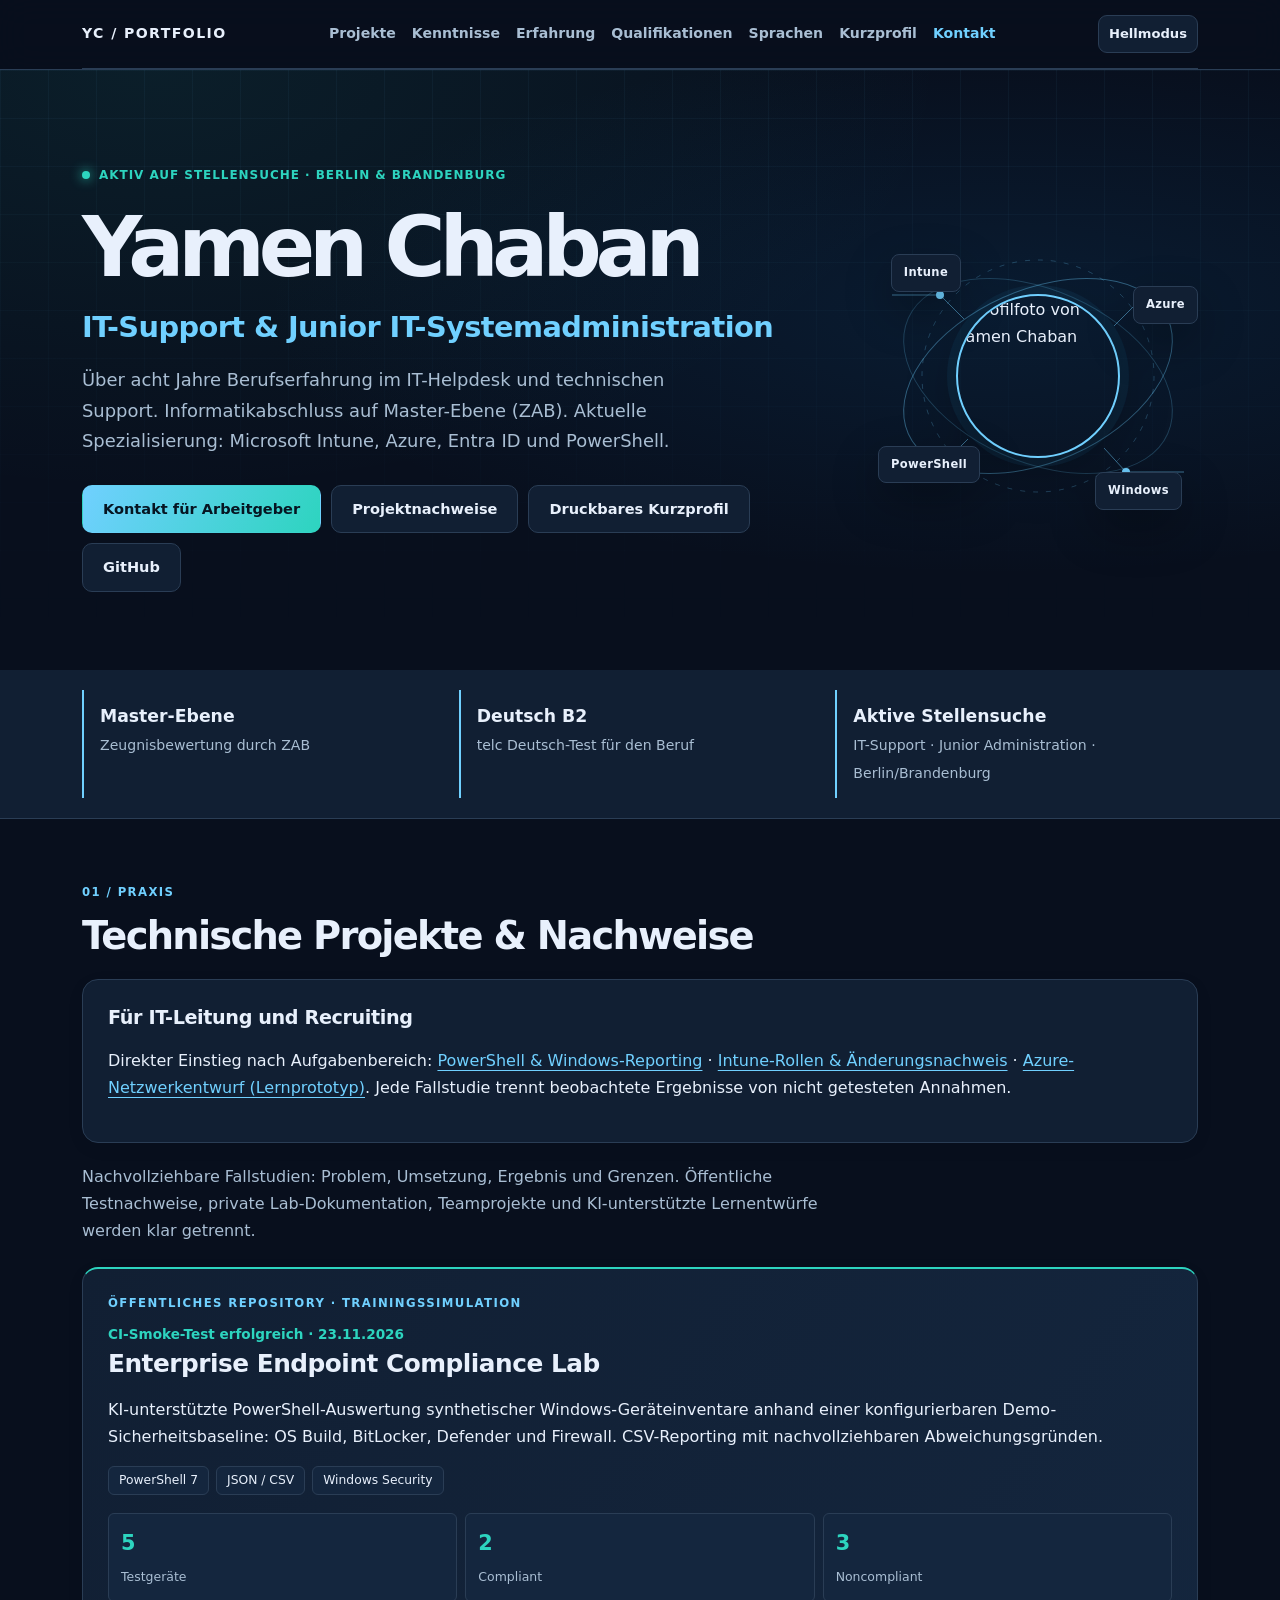
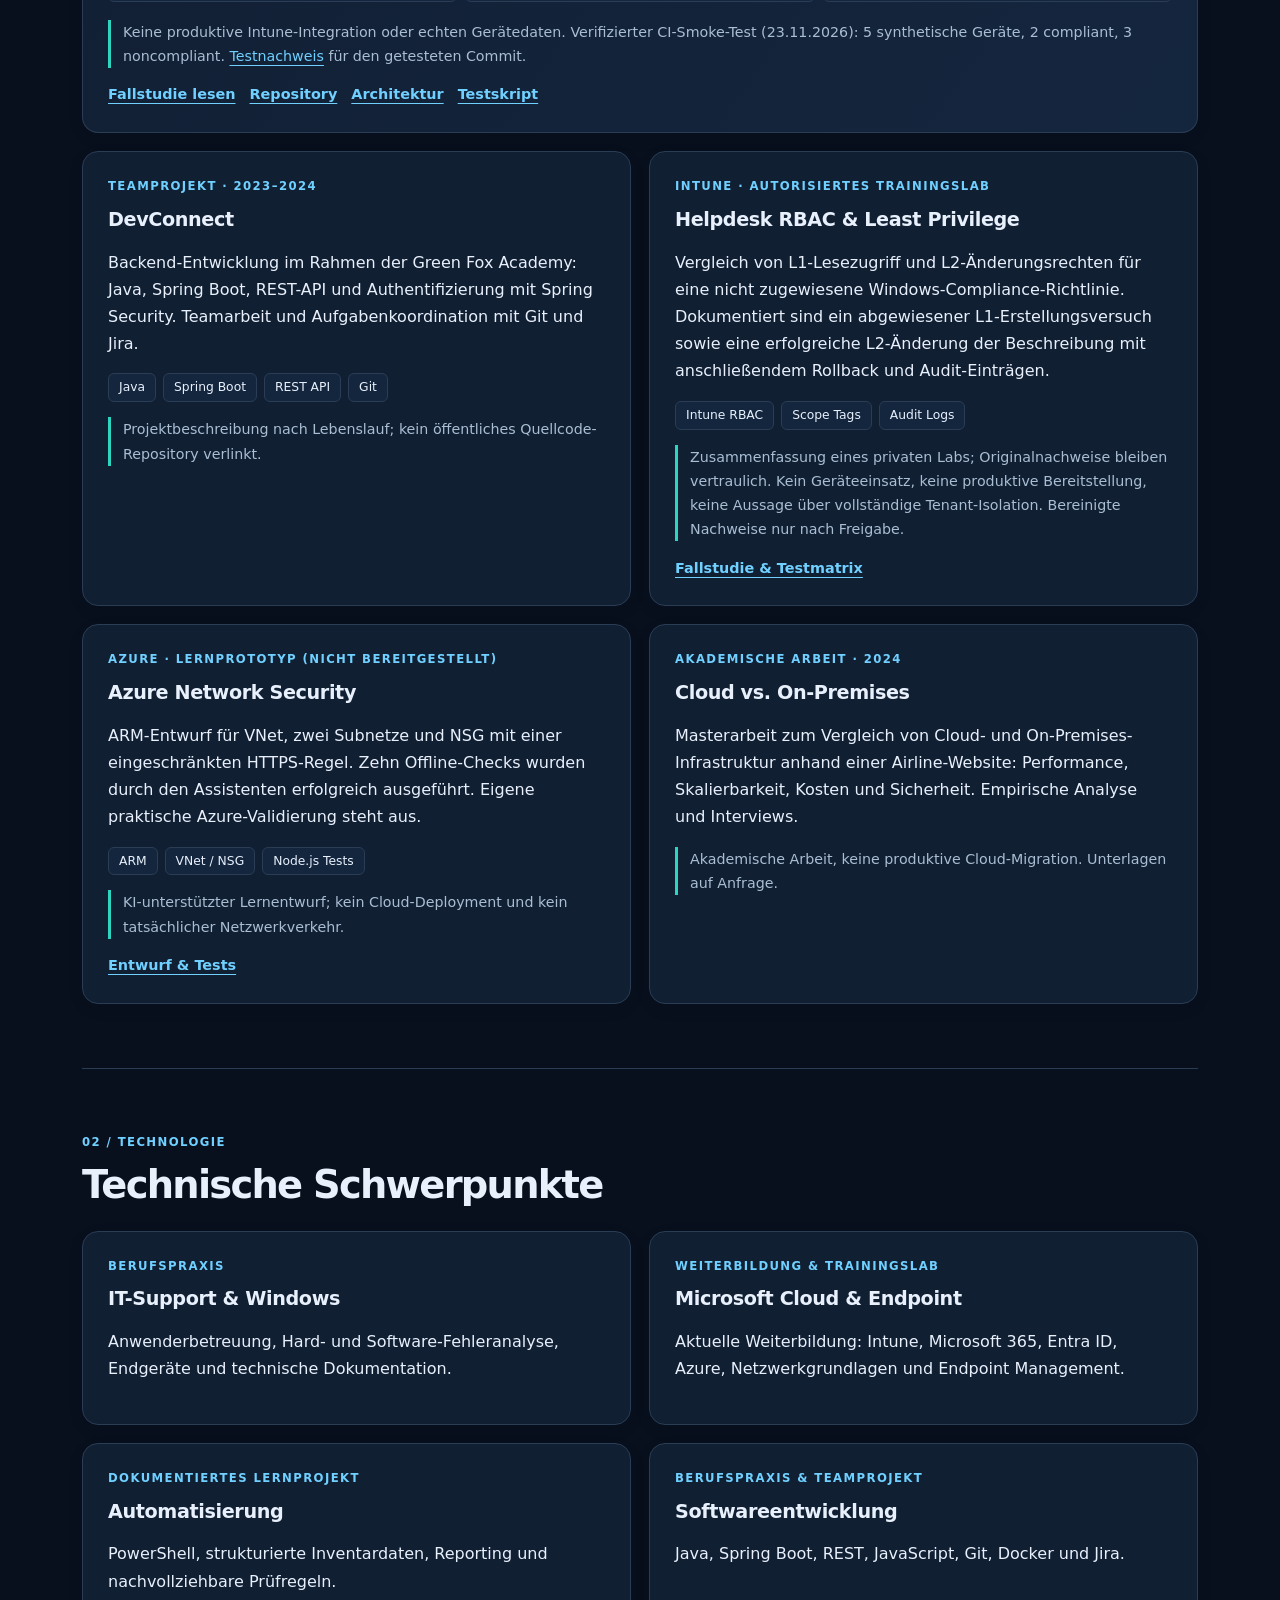
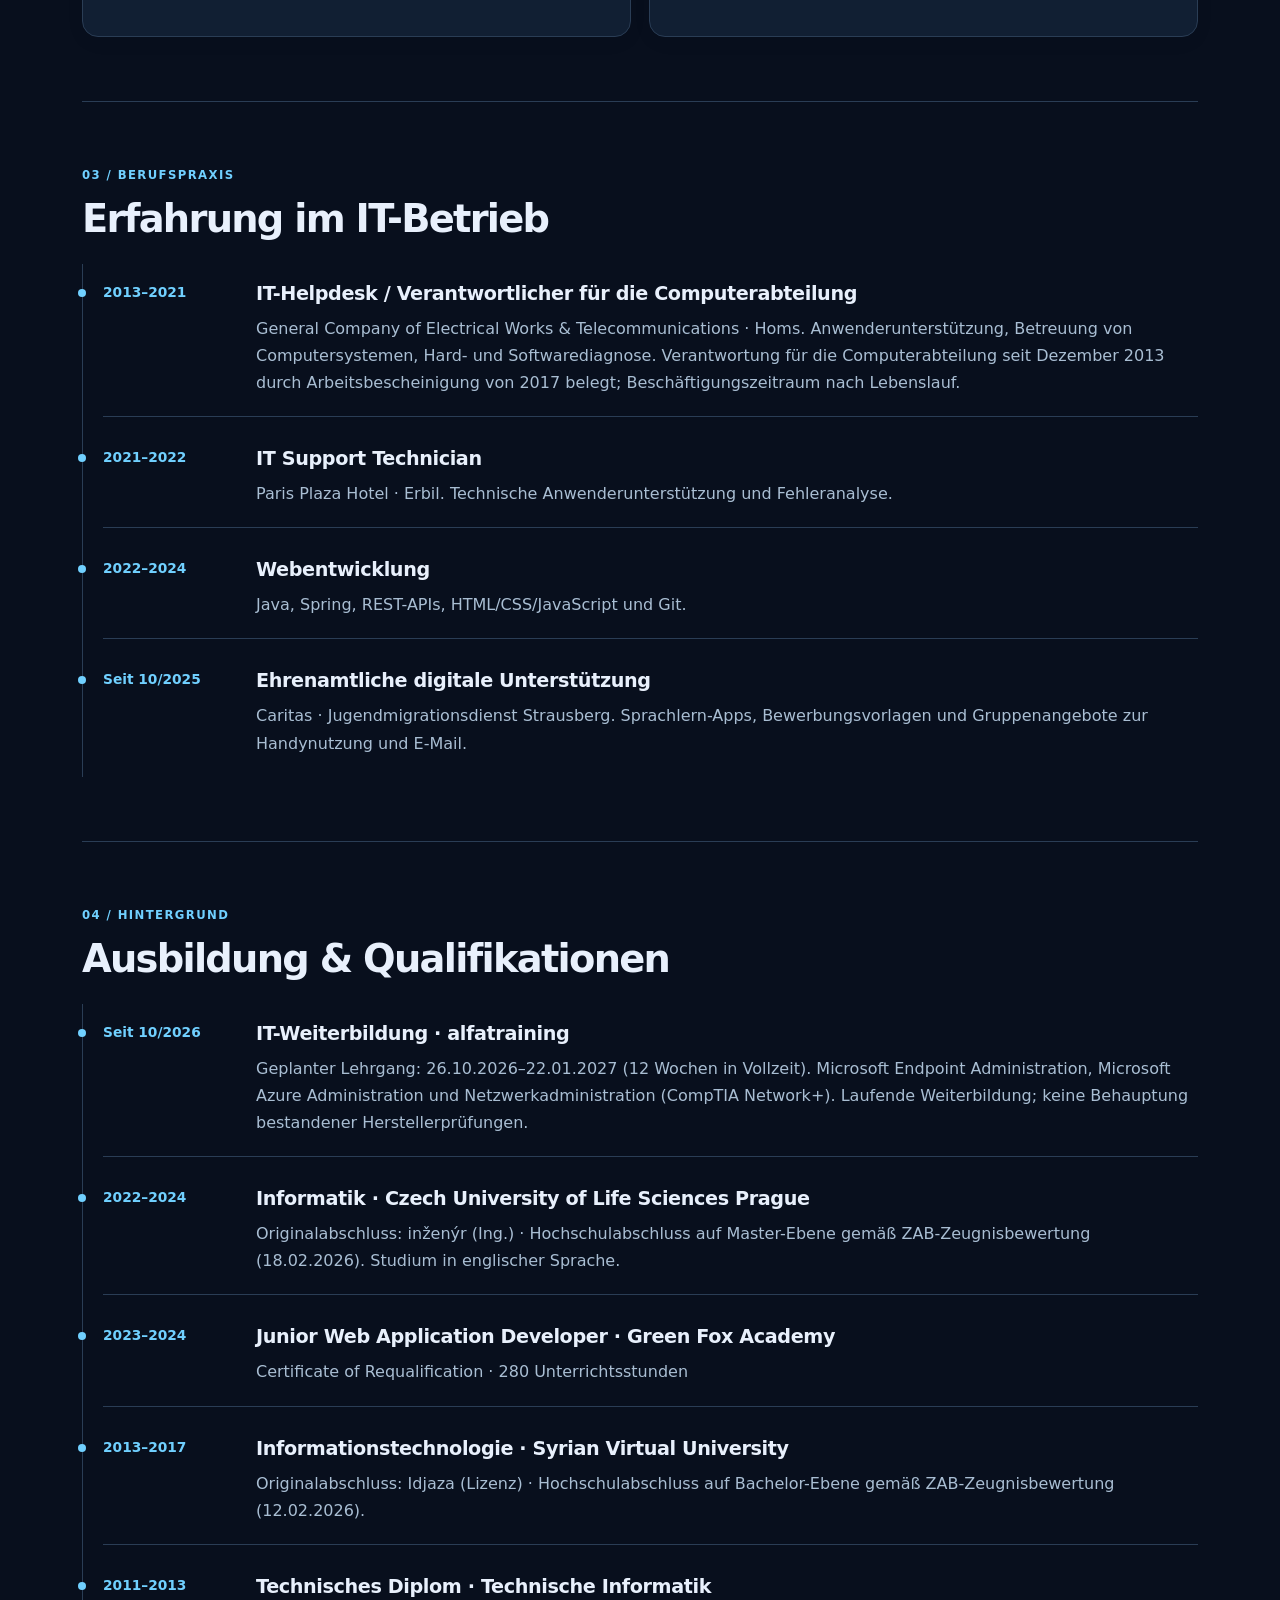
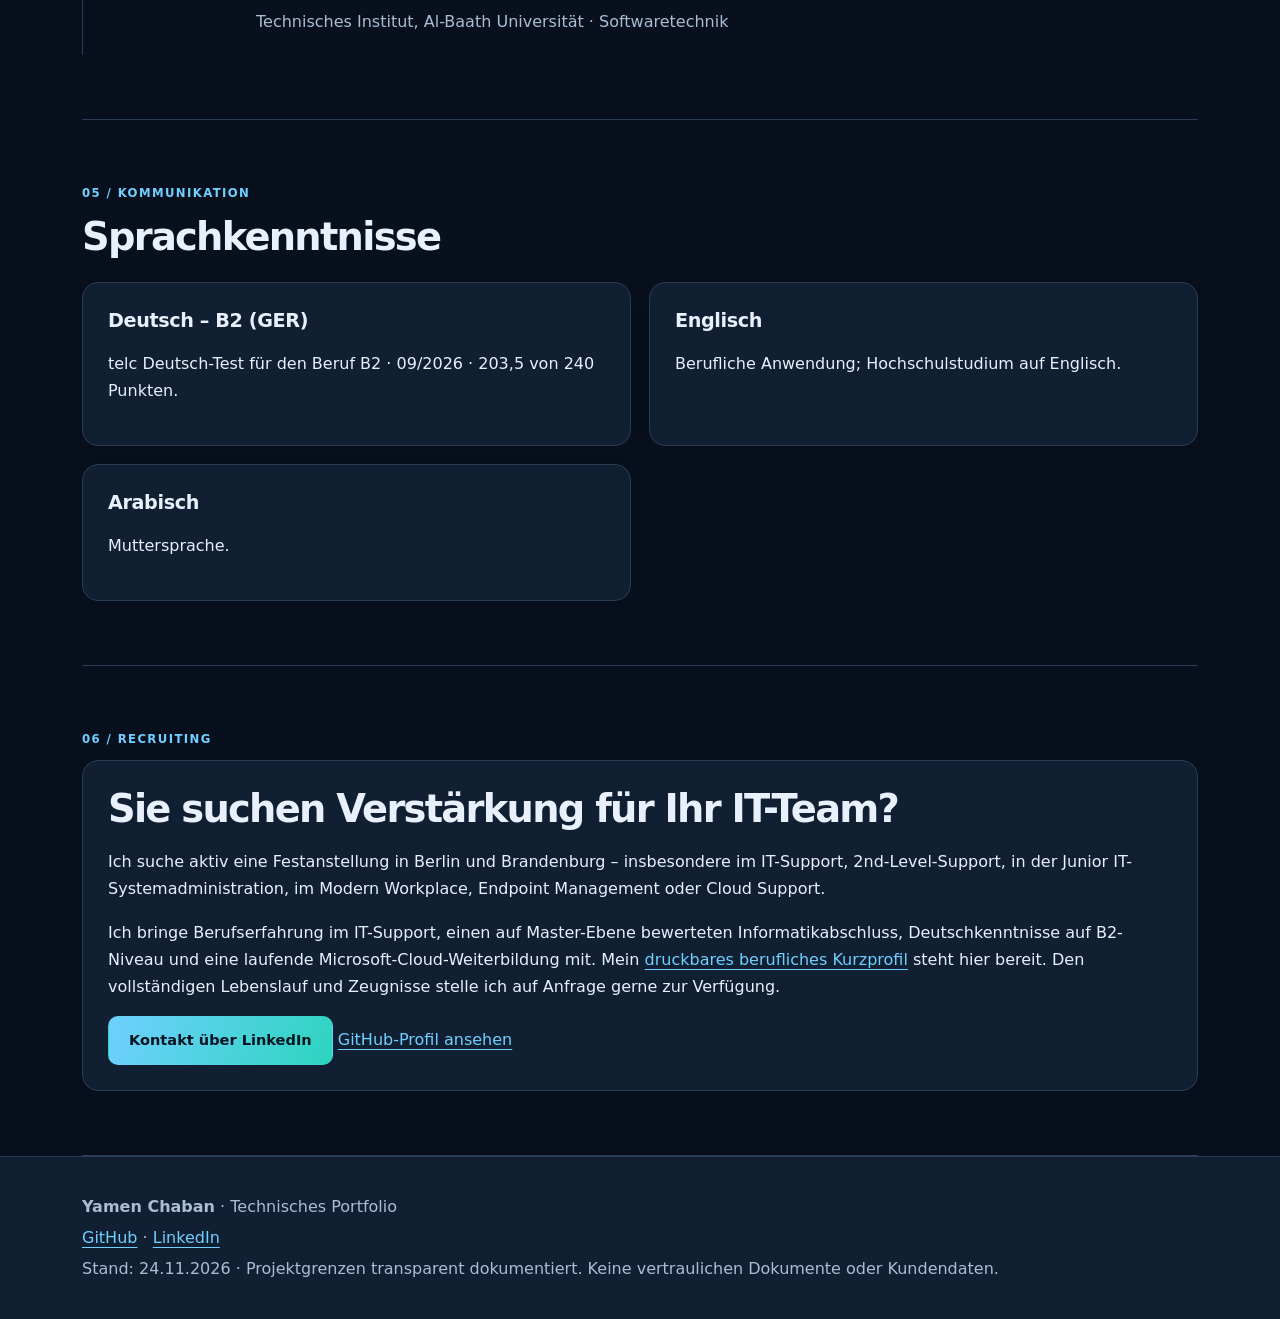
==== commit 41ea311c: "Apply premium responsive theme, smooth motion and accessible navigation" ====
--- a/docs/index.html
+++ b/docs/index.html
@@ -1,8 +1,8 @@
 <!doctype html>
-<html lang="de"><head><meta charset="utf-8"><meta name="viewport" content="width=device-width,initial-scale=1"><meta name="description" content="Yamen Chaban – IT-Support, Systemadministration, Microsoft Cloud und PowerShell. Technisches Portfolio mit dokumentierten Projekten."><meta name="theme-color" content="#0b182b"><title>Yamen Chaban | IT Infrastructure & Cloud</title>
+<html lang="de"><head><meta charset="utf-8"><meta name="viewport" content="width=device-width,initial-scale=1"><meta name="description" content="Yamen Chaban – IT-Support, Systemadministration, Microsoft Cloud und PowerShell. Technisches Portfolio mit dokumentierten Projekten."><meta name="theme-color" content="#080f1d"><title>Yamen Chaban | IT Infrastructure & Cloud</title>
 <style>
 :root{color-scheme:light;--navy:#0b182b;--blue:#1766a1;--muted:#526579;--line:#dce5ed;--paper:#f4f7fa;--ink:#142439}*{box-sizing:border-box}body{margin:0;font:16px/1.65 system-ui,-apple-system,BlinkMacSystemFont,"Segoe UI",sans-serif;background:var(--paper);color:var(--ink)}a{color:var(--blue);text-underline-offset:4px}a:focus-visible{outline:3px solid #ec9e26;outline-offset:4px}.wrap{max-width:1080px;margin:auto;padding:0 28px}header{background:var(--navy);color:#fff}nav{display:flex;justify-content:space-between;align-items:center;gap:20px;flex-wrap:wrap;padding:22px 0;border-bottom:1px solid #ffffff24}nav a{color:#e0edfa;text-decoration:none}nav .links{display:flex;gap:20px;flex-wrap:wrap}.brand{font-weight:800;letter-spacing:.07em}.hero{padding:76px 0 64px;display:grid;grid-template-columns:1fr 190px;gap:48px;align-items:center}.eyebrow{color:#8acbfa;font-size:.76rem;letter-spacing:.15em;font-weight:800;text-transform:uppercase}h1{font-size:clamp(2.4rem,5vw,4.3rem);letter-spacing:-.05em;line-height:1.06;margin:14px 0}h2{font-size:1.85rem;letter-spacing:-.035em;line-height:1.2;margin:0 0 12px}h3{font-size:1.2rem;line-height:1.35;margin:0 0 8px}.hero p{max-width:660px;color:#c8d9eb;font-size:1.12rem}.portrait{width:174px;height:174px;object-fit:cover;border-radius:50%;border:4px solid #77b8e6;box-shadow:0 0 0 12px #ffffff0c}.actions{display:flex;flex-wrap:wrap;gap:12px;margin-top:28px}.action{padding:11px 20px;border-radius:7px;text-decoration:none;font-weight:700;background:#b1dcff;color:#10253b}.action.secondary{background:transparent;color:#e6f3ff;border:1px solid #6b819a}.strip{background:white;border-bottom:1px solid var(--line)}.facts{display:grid;grid-template-columns:repeat(3,1fr);gap:24px;padding:22px 0}.facts strong{display:block;color:var(--blue)}.facts span{font-size:.88rem;color:var(--muted)}main section{padding:52px 0;border-bottom:1px solid var(--line)}.intro{color:var(--muted);max-width:740px}.grid{display:grid;grid-template-columns:repeat(2,minmax(0,1fr));gap:20px;margin-top:22px}.card{background:#fff;border:1px solid var(--line);border-radius:12px;padding:24px;min-width:0}.kicker{font-size:.75rem;text-transform:uppercase;letter-spacing:.1em;color:var(--blue);font-weight:750;margin-bottom:10px}.tags{display:flex;flex-wrap:wrap;gap:8px;margin:15px 0}.tag{font-size:.81rem;padding:3px 10px;background:#eaf2f9;border-radius:4px;color:#25445c}.note{font-size:.89rem;color:var(--muted);border-left:3px solid #89b6d7;padding-left:12px}.project-links{display:flex;flex-wrap:wrap;gap:14px;font-size:.9rem}.timeline{margin-top:22px;display:grid;gap:12px}.entry{display:grid;grid-template-columns:135px 1fr;gap:18px;padding:17px 0;border-bottom:1px solid var(--line)}.entry:last-child{border:0}.date{font-size:.86rem;color:var(--blue);font-weight:750}.entry p{margin:3px 0;color:var(--muted)}footer{padding:32px 0;background:var(--navy);color:#c8d9eb}footer a{color:#b1dcff}footer p{margin:4px 0}.skip{position:absolute;left:-999px}.skip:focus{left:10px;top:10px;background:white;padding:10px;z-index:5}@media(max-width:650px){.wrap{padding:0 20px}.hero{grid-template-columns:1fr;padding:42px 0;gap:22px}.portrait{width:112px;height:112px;grid-row:1}.grid,.facts{grid-template-columns:1fr}.facts{gap:10px}.entry{grid-template-columns:1fr;gap:4px}main section{padding:36px 0}nav .links{gap:12px}}
-.role{font-size:clamp(1.25rem,2.7vw,1.8rem);color:#d9ecff;font-weight:600;line-height:1.35;letter-spacing:-.02em}.hire{background:#fff;border:1px solid var(--line);border-radius:12px;padding:28px}.hire .action{display:inline-block;background:#1766a1;color:#fff}.evidence{display:grid;grid-template-columns:repeat(3,minmax(0,1fr));gap:8px;margin:18px 0}.evidence div{padding:12px;background:#f4f7fa;border:1px solid var(--line);border-radius:6px}.evidence strong{font-size:1.3rem;display:block;color:var(--navy)}.evidence span{font-size:.78rem;color:var(--muted)}.proof{font-size:.85rem;font-weight:700;color:#16634c}.case-link{font-weight:700}.levels{margin-top:20px}.levels .kicker{margin-bottom:5px}@media(max-width:650px){.evidence div{padding:8px}.hire{padding:20px}}</style></head><body><a class="skip" href="#main">Zum Inhalt</a><header><div class="wrap"><nav aria-label="Hauptnavigation"><span class="brand">YC / PORTFOLIO</span><div class="links"><a href="#projekte">Projekte</a><a href="#kenntnisse">Kenntnisse</a><a href="#erfahrung">Erfahrung</a><a href="#qualifikationen">Qualifikationen</a><a href="#sprachen">Sprachen</a><a href="kurzprofil.html">Kurzprofil</a><a href="#kontakt">Kontakt</a></div></nav><div class="hero"><div><div class="eyebrow">AKTIV AUF STELLENSUCHE · BERLIN &amp; BRANDENBURG</div><h1>Yamen Chaban</h1><h2 class="role">IT-Support &amp; Junior IT-Systemadministration</h2><p>Über acht Jahre Berufserfahrung im IT-Helpdesk und technischen Support. Informatikabschluss auf Master-Ebene (ZAB). Aktuelle Spezialisierung: Microsoft Intune, Azure, Entra ID und PowerShell.</p><div class="actions"><a class="action" href="https://www.linkedin.com/in/yamen-chaban/">Kontakt für Arbeitgeber</a><a class="action secondary" href="#projekte">Projektnachweise</a><a class="action secondary" href="kurzprofil.html">Druckbares Kurzprofil</a><a class="action secondary" href="https://github.com/yamen-chaban">GitHub</a></div></div><img class="portrait" src="https://avatars.githubusercontent.com/u/345974721?v=4" alt="Profilfoto von Yamen Chaban" width="174" height="174"></div></div></header><div class="strip"><div class="wrap facts"><div><strong>Master-Ebene</strong><span>Zeugnisbewertung durch ZAB</span></div><div><strong>Deutsch B2</strong><span>telc Deutsch-Test für den Beruf</span></div><div><strong>Aktive Stellensuche</strong><span>IT-Support · Junior Administration · Berlin/Brandenburg</span></div></div></div>
+.role{font-size:clamp(1.25rem,2.7vw,1.8rem);color:#d9ecff;font-weight:600;line-height:1.35;letter-spacing:-.02em}.hire{background:#fff;border:1px solid var(--line);border-radius:12px;padding:28px}.hire .action{display:inline-block;background:#1766a1;color:#fff}.evidence{display:grid;grid-template-columns:repeat(3,minmax(0,1fr));gap:8px;margin:18px 0}.evidence div{padding:12px;background:#f4f7fa;border:1px solid var(--line);border-radius:6px}.evidence strong{font-size:1.3rem;display:block;color:var(--navy)}.evidence span{font-size:.78rem;color:var(--muted)}.proof{font-size:.85rem;font-weight:700;color:#16634c}.case-link{font-weight:700}.levels{margin-top:20px}.levels .kicker{margin-bottom:5px}@media(max-width:650px){.evidence div{padding:8px}.hire{padding:20px}}</style><link rel="stylesheet" href="portfolio-v3.css"><script defer src="portfolio-v3.js"></script></head><body><a class="skip" href="#main">Zum Inhalt</a><div class="reading-progress" aria-hidden="true"></div><div class="site-nav"><div class="wrap"><nav aria-label="Hauptnavigation"><span class="brand">YC / PORTFOLIO</span><div class="links"><a href="#projekte">Projekte</a><a href="#kenntnisse">Kenntnisse</a><a href="#erfahrung">Erfahrung</a><a href="#qualifikationen">Qualifikationen</a><a href="#sprachen">Sprachen</a><a href="kurzprofil.html">Kurzprofil</a><a href="#kontakt">Kontakt</a></div><button type="button" class="theme-toggle" aria-label="Farbmodus wechseln" aria-pressed="false">Hellmodus</button></nav></div></div><header><div class="wrap"><div class="hero"><div><div class="status-line">AKTIV AUF STELLENSUCHE · BERLIN &amp; BRANDENBURG</div><h1>Yamen Chaban</h1><h2 class="role">IT-Support &amp; Junior IT-Systemadministration</h2><p>Über acht Jahre Berufserfahrung im IT-Helpdesk und technischen Support. Informatikabschluss auf Master-Ebene (ZAB). Aktuelle Spezialisierung: Microsoft Intune, Azure, Entra ID und PowerShell.</p><div class="actions"><a class="action" href="https://www.linkedin.com/in/yamen-chaban/">Kontakt für Arbeitgeber</a><a class="action secondary" href="#projekte">Projektnachweise</a><a class="action secondary" href="kurzprofil.html">Druckbares Kurzprofil</a><a class="action secondary" href="https://github.com/yamen-chaban">GitHub</a></div></div><div class="hero-visual"><svg viewBox="0 0 320 290" aria-hidden="true" focusable="false"><g fill="none" stroke="currentColor"><ellipse cx="160" cy="145" rx="116" ry="116" opacity=".25" stroke-dasharray="5 8"/><ellipse cx="160" cy="145" rx="142" ry="86" transform="rotate(-24 160 145)" opacity=".38"/><ellipse cx="160" cy="145" rx="142" ry="86" transform="rotate(24 160 145)" opacity=".22"/><path d="M14 64h48l24 24M306 65h-40l-30 30M16 236h46l28-28M306 241h-58l-22-24" opacity=".5"/></g><g fill="currentColor" class="signal"><circle cx="62" cy="64" r="4"/><circle cx="266" cy="65" r="4"/><circle cx="62" cy="236" r="4"/><circle cx="248" cy="241" r="4"/></g></svg><img class="portrait" src="https://avatars.githubusercontent.com/u/345974721?v=4" alt="Profilfoto von Yamen Chaban" width="174" height="174"><span class="orbit-label one">Intune</span><span class="orbit-label two">Azure</span><span class="orbit-label three">PowerShell</span><span class="orbit-label four">Windows</span></div></div></div></header><div class="strip"><div class="wrap facts"><div><strong>Master-Ebene</strong><span>Zeugnisbewertung durch ZAB</span></div><div><strong>Deutsch B2</strong><span>telc Deutsch-Test für den Beruf</span></div><div><strong>Aktive Stellensuche</strong><span>IT-Support · Junior Administration · Berlin/Brandenburg</span></div></div></div>
 <main id="main" class="wrap"><section id="projekte"><div class="kicker">01 / Praxis</div><h2>Technische Projekte &amp; Nachweise</h2><div class="hire" style="margin:20px 0"><h3>Für IT-Leitung und Recruiting</h3><p>Direkter Einstieg nach Aufgabenbereich: <a href="endpoint-compliance.html">PowerShell &amp; Windows-Reporting</a> · <a href="intune-rbac.html">Intune-Rollen &amp; Änderungsnachweis</a> · <a href="https://github.com/yamen-chaban/yamen-chaban/tree/main/labs/azure-network-security">Azure-Netzwerkentwurf (Lernprototyp)</a>. Jede Fallstudie trennt beobachtete Ergebnisse von nicht getesteten Annahmen.</p></div><p class="intro">Nachvollziehbare Fallstudien: Problem, Umsetzung, Ergebnis und Grenzen. Öffentliche Testnachweise, private Lab-Dokumentation, Teamprojekte und KI-unterstützte Lernentwürfe werden klar getrennt.</p><div class="grid"><article class="card"><div class="kicker">Öffentliches Repository · Trainingssimulation</div><div class="proof">CI-Smoke-Test erfolgreich · 23.11.2026</div><h3>Enterprise Endpoint Compliance Lab</h3><p>KI-unterstützte PowerShell-Auswertung synthetischer Windows-Geräteinventare anhand einer konfigurierbaren Demo-Sicherheitsbaseline: OS Build, BitLocker, Defender und Firewall. CSV-Reporting mit nachvollziehbaren Abweichungsgründen.</p><div class="tags"><span class="tag">PowerShell 7</span><span class="tag">JSON / CSV</span><span class="tag">Windows Security</span></div><div class="evidence" aria-label="Ergebnis des CI-Tests"><div><strong>5</strong><span>Testgeräte</span></div><div><strong>2</strong><span>Compliant</span></div><div><strong>3</strong><span>Noncompliant</span></div></div><p class="note">Keine produktive Intune-Integration oder echten Gerätedaten. Verifizierter CI-Smoke-Test (23.11.2026): 5 synthetische Geräte, 2 compliant, 3 noncompliant. <a href="https://github.com/yamen-chaban/enterprise-endpoint-compliance-lab/actions/runs/45266467933">Testnachweis</a> für den getesteten Commit.</p><div class="project-links"><a class="case-link" href="endpoint-compliance.html">Fallstudie lesen</a><a href="https://github.com/yamen-chaban/enterprise-endpoint-compliance-lab">Repository</a><a href="https://github.com/yamen-chaban/enterprise-endpoint-compliance-lab/blob/main/docs/architecture.md">Architektur</a><a href="https://github.com/yamen-chaban/enterprise-endpoint-compliance-lab/blob/main/tests/Test-EndpointComplianceReport.ps1">Testskript</a></div></article><article class="card"><div class="kicker">Teamprojekt · 2023–2024</div><h3>DevConnect</h3><p>Backend-Entwicklung im Rahmen der Green Fox Academy: Java, Spring Boot, REST-API und Authentifizierung mit Spring Security. Teamarbeit und Aufgabenkoordination mit Git und Jira.</p><div class="tags"><span class="tag">Java</span><span class="tag">Spring Boot</span><span class="tag">REST API</span><span class="tag">Git</span></div><p class="note">Projektbeschreibung nach Lebenslauf; kein öffentliches Quellcode-Repository verlinkt.</p></article><article class="card"><div class="kicker">Intune · Autorisiertes Trainingslab</div><h3>Helpdesk RBAC &amp; Least Privilege</h3><p>Vergleich von L1-Lesezugriff und L2-Änderungsrechten für eine nicht zugewiesene Windows-Compliance-Richtlinie. Dokumentiert sind ein abgewiesener L1-Erstellungsversuch sowie eine erfolgreiche L2-Änderung der Beschreibung mit anschließendem Rollback und Audit-Einträgen.</p><div class="tags"><span class="tag">Intune RBAC</span><span class="tag">Scope Tags</span><span class="tag">Audit Logs</span></div><p class="note">Zusammenfassung eines privaten Labs; Originalnachweise bleiben vertraulich. Kein Geräteeinsatz, keine produktive Bereitstellung, keine Aussage über vollständige Tenant-Isolation. Bereinigte Nachweise nur nach Freigabe.</p><div class="project-links"><a class="case-link" href="intune-rbac.html">Fallstudie &amp; Testmatrix</a></div></article><article class="card"><div class="kicker">Azure · Lernprototyp (nicht bereitgestellt)</div><h3>Azure Network Security</h3><p>ARM-Entwurf für VNet, zwei Subnetze und NSG mit einer eingeschränkten HTTPS-Regel. Zehn Offline-Checks wurden durch den Assistenten erfolgreich ausgeführt. Eigene praktische Azure-Validierung steht aus.</p><div class="tags"><span class="tag">ARM</span><span class="tag">VNet / NSG</span><span class="tag">Node.js Tests</span></div><p class="note">KI-unterstützter Lernentwurf; kein Cloud-Deployment und kein tatsächlicher Netzwerkverkehr.</p><div class="project-links"><a href="https://github.com/yamen-chaban/yamen-chaban/tree/main/labs/azure-network-security">Entwurf &amp; Tests</a></div></article><article class="card"><div class="kicker">Akademische Arbeit · 2024</div><h3>Cloud vs. On-Premises</h3><p>Masterarbeit zum Vergleich von Cloud- und On-Premises-Infrastruktur anhand einer Airline-Website: Performance, Skalierbarkeit, Kosten und Sicherheit. Empirische Analyse und Interviews.</p><p class="note">Akademische Arbeit, keine produktive Cloud-Migration. Unterlagen auf Anfrage.</p></article></div></section>
 <section id="kenntnisse"><div class="kicker">02 / Technologie</div><h2>Technische Schwerpunkte</h2><div class="grid"><article class="card"><div class="kicker">Berufspraxis</div><h3>IT-Support &amp; Windows</h3><p>Anwenderbetreuung, Hard- und Software-Fehleranalyse, Endgeräte und technische Dokumentation.</p></article><article class="card"><div class="kicker">Weiterbildung &amp; Trainingslab</div><h3>Microsoft Cloud &amp; Endpoint</h3><p>Aktuelle Weiterbildung: Intune, Microsoft 365, Entra ID, Azure, Netzwerkgrundlagen und Endpoint Management.</p></article><article class="card"><div class="kicker">Dokumentiertes Lernprojekt</div><h3>Automatisierung</h3><p>PowerShell, strukturierte Inventardaten, Reporting und nachvollziehbare Prüfregeln.</p></article><article class="card"><div class="kicker">Berufspraxis &amp; Teamprojekt</div><h3>Softwareentwicklung</h3><p>Java, Spring Boot, REST, JavaScript, Git, Docker und Jira.</p></article></div></section>
 <section id="erfahrung"><div class="kicker">03 / Berufspraxis</div><h2>Erfahrung im IT-Betrieb</h2><div class="timeline"><div class="entry"><div class="date">2013–2021</div><div><h3>IT-Helpdesk / Verantwortlicher für die Computerabteilung</h3><p>General Company of Electrical Works &amp; Telecommunications · Homs. Anwenderunterstützung, Betreuung von Computersystemen, Hard- und Softwarediagnose. Verantwortung für die Computerabteilung seit Dezember 2013 durch Arbeitsbescheinigung von 2017 belegt; Beschäftigungszeitraum nach Lebenslauf.</p></div></div><div class="entry"><div class="date">2021–2022</div><div><h3>IT Support Technician</h3><p>Paris Plaza Hotel · Erbil. Technische Anwenderunterstützung und Fehleranalyse.</p></div></div><div class="entry"><div class="date">2022–2024</div><div><h3>Webentwicklung</h3><p>Java, Spring, REST-APIs, HTML/CSS/JavaScript und Git.</p></div></div><div class="entry"><div class="date">Seit 10/2025</div><div><h3>Ehrenamtliche digitale Unterstützung</h3><p>Caritas · Jugendmigrationsdienst Strausberg. Sprachlern-Apps, Bewerbungsvorlagen und Gruppenangebote zur Handynutzung und E-Mail.</p></div></div></div></section><section id="qualifikationen"><div class="kicker">04 / Hintergrund</div><h2>Ausbildung &amp; Qualifikationen</h2><div class="timeline"><div class="entry"><div class="date">Seit 10/2026</div><div><h3>IT-Weiterbildung · alfatraining</h3><p>Geplanter Lehrgang: 26.10.2026–22.01.2027 (12 Wochen in Vollzeit). Microsoft Endpoint Administration, Microsoft Azure Administration und Netzwerkadministration (CompTIA Network+). Laufende Weiterbildung; keine Behauptung bestandener Herstellerprüfungen.</p></div></div><div class="entry"><div class="date">2022–2024</div><div><h3>Informatik · Czech University of Life Sciences Prague</h3><p>Originalabschluss: inženýr (Ing.) · Hochschulabschluss auf Master-Ebene gemäß ZAB-Zeugnisbewertung (18.02.2026). Studium in englischer Sprache.</p></div></div><div class="entry"><div class="date">2023–2024</div><div><h3>Junior Web Application Developer · Green Fox Academy</h3><p>Certificate of Requalification · 280 Unterrichtsstunden</p></div></div><div class="entry"><div class="date">2013–2017</div><div><h3>Informationstechnologie · Syrian Virtual University</h3><p>Originalabschluss: Idjaza (Lizenz) · Hochschulabschluss auf Bachelor-Ebene gemäß ZAB-Zeugnisbewertung (12.02.2026).</p></div></div><div class="entry"><div class="date">2011–2013</div><div><h3>Technisches Diplom · Technische Informatik</h3><p>Technisches Institut, Al-Baath Universität · Softwaretechnik</p></div></div></div></section>
--- a/docs/portfolio-v3.css
+++ b/docs/portfolio-v3.css
@@ -0,0 +1,54 @@
+/* Portfolio visual system v3 — responsive, no runtime dependencies */
+:root{color-scheme:dark;--navy:#080f1d;--paper:#080f1d;--ink:#e8f0fc;--muted:#a9bed3;--line:#2a3d55;--blue:#70d0ff;--panel:#111f33;--panel2:#14263e;--accent:#2dd4bf;--shadow:0 18px 48px #0005;--ease:cubic-bezier(.22,1,.36,1)}
+:root[data-theme="light"]{color-scheme:light;--navy:#f5f9fd;--paper:#eef4fa;--ink:#13263a;--muted:#405a72;--line:#c4d4e3;--blue:#075f9b;--panel:#fff;--panel2:#e4eff9;--accent:#087c75;--shadow:0 18px 48px #263c5312}
+html{scroll-behavior:smooth;scroll-padding-top:100px}
+body{background:var(--paper);color:var(--ink);font-family:system-ui,-apple-system,BlinkMacSystemFont,"Segoe UI",sans-serif;line-height:1.7}
+.wrap{max-width:1180px;padding-inline:32px}
+a{color:var(--blue)}a:focus-visible,button:focus-visible{outline:3px solid var(--accent);outline-offset:4px}
+header{position:relative;isolation:isolate;overflow:hidden;background:radial-gradient(ellipse at 78% 40%,#1269ab25,transparent 52%),radial-gradient(ellipse at 12% 0%,#2dd4bf14,transparent 50%),var(--navy);color:var(--ink)}
+header::before{content:"";position:absolute;inset:0;z-index:-1;pointer-events:none;background-image:linear-gradient(90deg,#70d0ff0c 1px,transparent 1px),linear-gradient(#70d0ff0c 1px,transparent 1px);background-size:48px 48px;mask-image:linear-gradient(black,transparent 95%)}
+.site-nav{position:sticky;top:0;z-index:20;background:var(--navy);border-bottom:1px solid var(--line)}
+@supports(backdrop-filter:blur(12px)){.site-nav{background:color-mix(in srgb,var(--navy) 88%,transparent);backdrop-filter:blur(16px)}}
+.site-nav nav,header nav{border-color:var(--line);padding:15px 0;gap:12px}
+nav a{color:var(--muted);font-size:.88rem;font-weight:600;transition:color .2s ease}
+nav a:hover,nav a[aria-current="location"]{color:var(--blue)}
+.brand{color:var(--ink);font-size:.88rem;letter-spacing:.10em;white-space:nowrap}
+nav .links{gap:16px;align-items:center}
+.theme-toggle{display:none;align-items:center;gap:7px;font:inherit;font-size:.82rem;font-weight:700;color:var(--ink);background:var(--panel);border:1px solid var(--line);border-radius:9px;padding:7px 10px;cursor:pointer}
+.js-ready .theme-toggle{display:inline-flex}
+.hero{padding:90px 0 78px;grid-template-columns:minmax(0,1fr) minmax(220px,320px);gap:42px}
+.hero h1{font-size:clamp(2.8rem,6.5vw,5.5rem);letter-spacing:-.075em;line-height:1.02;margin:18px 0;color:var(--ink)}
+.hero p,header p{color:var(--muted)}
+.role{color:var(--blue);font-weight:650;max-width:730px}
+.eyebrow{color:var(--accent);letter-spacing:.12em}
+.status-line{display:inline-flex;align-items:center;gap:9px;font-size:.75rem;font-weight:700;letter-spacing:.08em;text-transform:uppercase;color:var(--accent)}
+.status-line::before{content:"";width:8px;height:8px;border-radius:50%;background:var(--accent);box-shadow:0 0 12px var(--accent)}
+.hero-visual{position:relative;min-height:290px;display:grid;place-items:center;isolation:isolate}
+.hero-visual svg{position:absolute;width:100%;height:100%;inset:0;z-index:-1;color:var(--blue)}
+.hero-visual .portrait{width:164px;height:164px;box-shadow:0 0 0 9px #38bdf810,0 16px 50px #0004;border:2px solid var(--blue)}
+.orbit-label{position:absolute;background:var(--panel);color:var(--ink);font-size:.72rem;font-weight:700;letter-spacing:.03em;border:1px solid var(--line);border-radius:8px;padding:8px 12px;box-shadow:var(--shadow)}
+.orbit-label.one{top:8%;left:4%}.orbit-label.two{right:0;top:19%}.orbit-label.three{bottom:13%;left:0}.orbit-label.four{bottom:4%;right:5%}
+.hero-visual .signal{animation:signal 4s ease-in-out 2}
+@keyframes signal{0%,100%{opacity:.45}50%{opacity:1}}
+.actions{gap:10px}.action,.hire .action{background:linear-gradient(115deg,#70d0ff,#2dd4bf);color:#061522;border:1px solid transparent;display:inline-flex;align-items:center;justify-content:center;min-height:44px;font-size:.91rem;font-weight:750;border-radius:10px;transition:transform .25s var(--ease),box-shadow .25s ease,background .25s ease}
+.action.secondary{background:var(--panel);color:var(--ink);border:1px solid var(--line)}
+.action:hover{transform:translateY(-3px);box-shadow:0 9px 26px #38bdf82c}
+.strip{background:var(--panel);border-color:var(--line)}.facts{gap:14px;padding-block:20px}.facts>div{padding:12px 16px;border-left:2px solid var(--blue)}.facts strong{color:var(--ink);font-size:1.08rem}.facts span{color:var(--muted)}
+main section{padding:64px 0;border-color:var(--line)}h2{font-size:clamp(1.65rem,3vw,2.5rem);letter-spacing:-.045em}h3{letter-spacing:-.02em}
+.kicker{color:var(--blue);font-size:.73rem;letter-spacing:.12em}.intro{color:var(--muted)}
+.grid{gap:18px}.card,.hire{background:var(--panel);border:1px solid var(--line);border-radius:16px;padding:25px;box-shadow:0 5px 20px #0000000b;transition:transform .32s var(--ease),border-color .32s ease,box-shadow .32s ease}
+@media(hover:hover) and (pointer:fine){.card:hover{transform:translateY(-5px);border-color:var(--blue);box-shadow:var(--shadow)}}
+#projekte .grid>article:first-child{grid-column:1/-1;border-top:2px solid var(--accent);background:linear-gradient(125deg,var(--panel),var(--panel2))}
+#projekte .grid>article:first-child h3{font-size:1.55rem}
+.tags{gap:7px}.tag{background:var(--panel2);border:1px solid var(--line);color:var(--ink);border-radius:6px;font-size:.77rem}
+.evidence div,.pipeline span,.diagram div{background:var(--panel2);border-color:var(--line);color:var(--ink)}.evidence strong{color:var(--accent)}.evidence span{color:var(--muted)}
+.proof{color:var(--accent)}.note{border-color:var(--accent);color:var(--muted)}.project-links a{font-weight:650}
+.timeline{border-left:1px solid var(--line);padding-left:20px}.entry{position:relative;border-color:var(--line)}.entry:before{content:"";width:8px;height:8px;background:var(--blue);border-radius:50%;position:absolute;left:-25px;top:25px}.date{color:var(--blue)}.entry p{color:var(--muted)}
+footer{background:var(--panel);color:var(--muted);border-top:1px solid var(--line)}footer a{color:var(--blue)}.skip:focus{background:var(--panel);color:var(--ink)}
+pre{background:#080f1d;color:#e8f0fc}th,td{border-color:var(--line)}
+.reading-progress{position:fixed;top:0;left:0;z-index:30;height:3px;width:100%;transform-origin:left;transform:scaleX(0);background:linear-gradient(90deg,#38bdf8,#2dd4bf);pointer-events:none}
+.motion-enter{animation:enter .65s var(--ease) both}@keyframes enter{from{opacity:0;transform:translateY(15px)}to{opacity:1;transform:translateY(0)}}
+@media(max-width:800px){.hero{padding:55px 0;grid-template-columns:1fr;gap:20px}.hero-visual{grid-row:1;max-width:320px;width:100%;min-height:235px;margin:auto}.hero-visual .portrait{grid-row:auto;width:140px;height:140px}.site-nav{position:relative}html{scroll-padding-top:18px}main section{padding:42px 0}.wrap{padding-inline:20px}}
+@media(max-width:650px){.facts,.grid{grid-template-columns:1fr}.facts>div{padding:5px 12px}.card,.hire{padding:20px}.hero h1{font-size:clamp(2.65rem,11vw,4rem)}.entry:before{top:20px}.evidence div{padding:8px}.site-nav nav .links{gap:10px 14px}.orbit-label{font-size:.66rem;padding:6px 9px}.hero-visual{min-height:210px}}
+@media(prefers-reduced-motion:reduce){html{scroll-behavior:auto}*,*::before,*::after{animation:none!important;transition:none!important}.action:hover,.card:hover{transform:none}}
+@media print{html{color-scheme:light!important;scroll-behavior:auto}body,header,footer,.card,.hire,.strip,.evidence div{background:#fff!important;color:#17283b!important;box-shadow:none!important}body *,a,.note,.kicker,.proof,.date,.eyebrow{color:#17283b!important}.site-nav,.theme-toggle,.reading-progress,.hero-visual,.actions{display:none!important}main section{padding:12px 0}.card{break-inside:avoid}.motion-enter{animation:none!important}}
